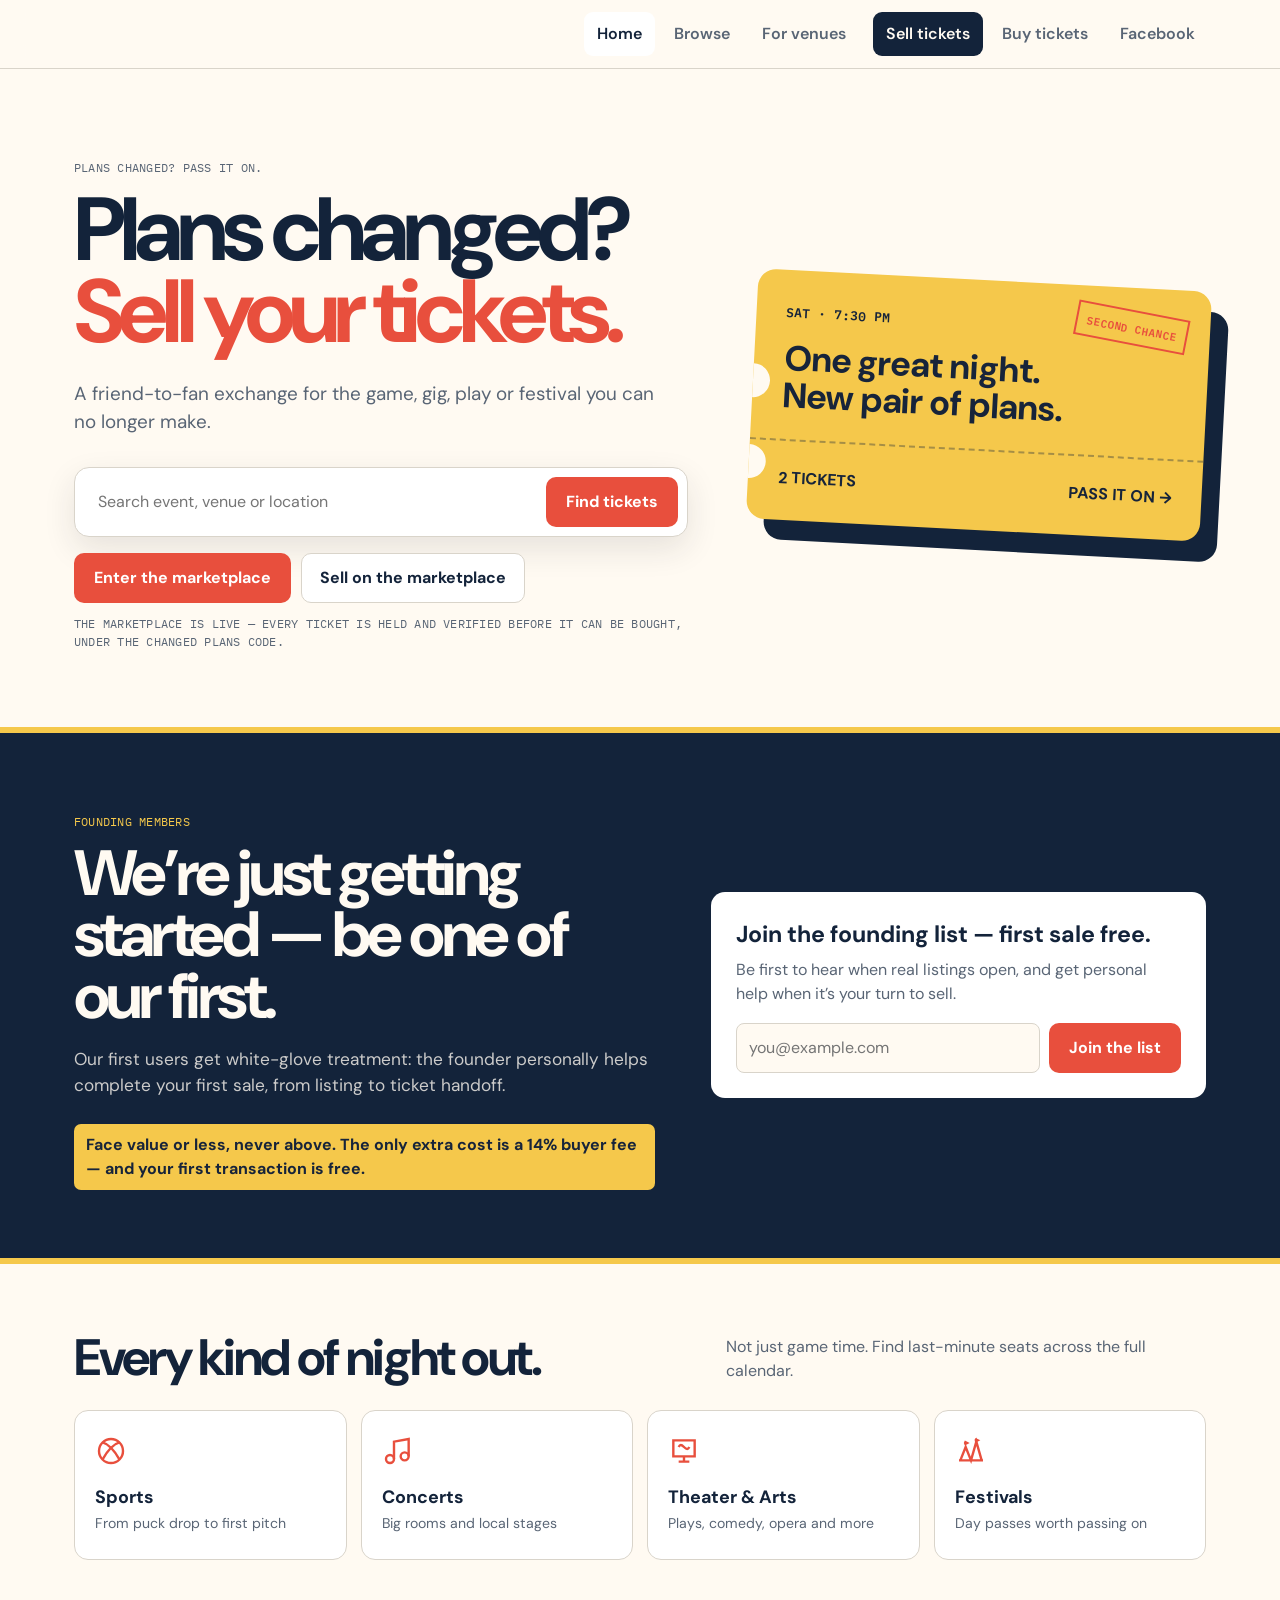
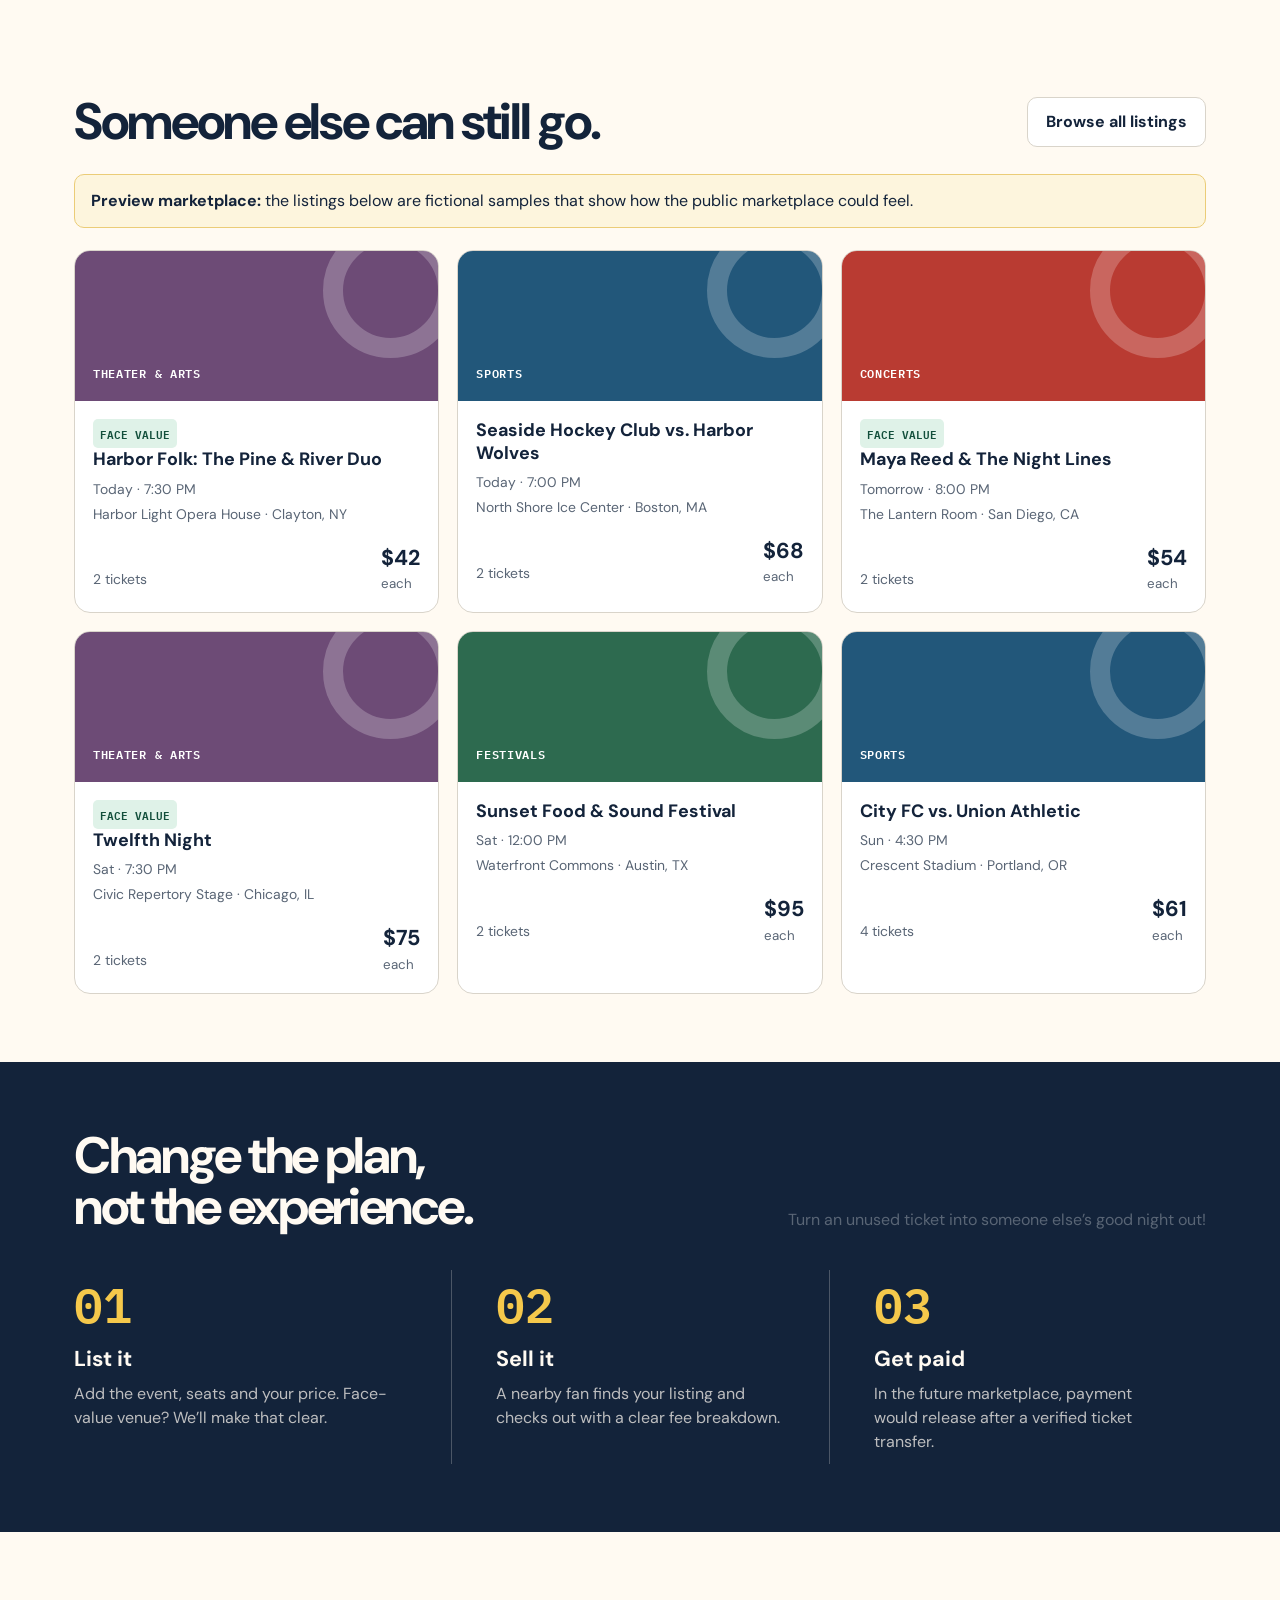
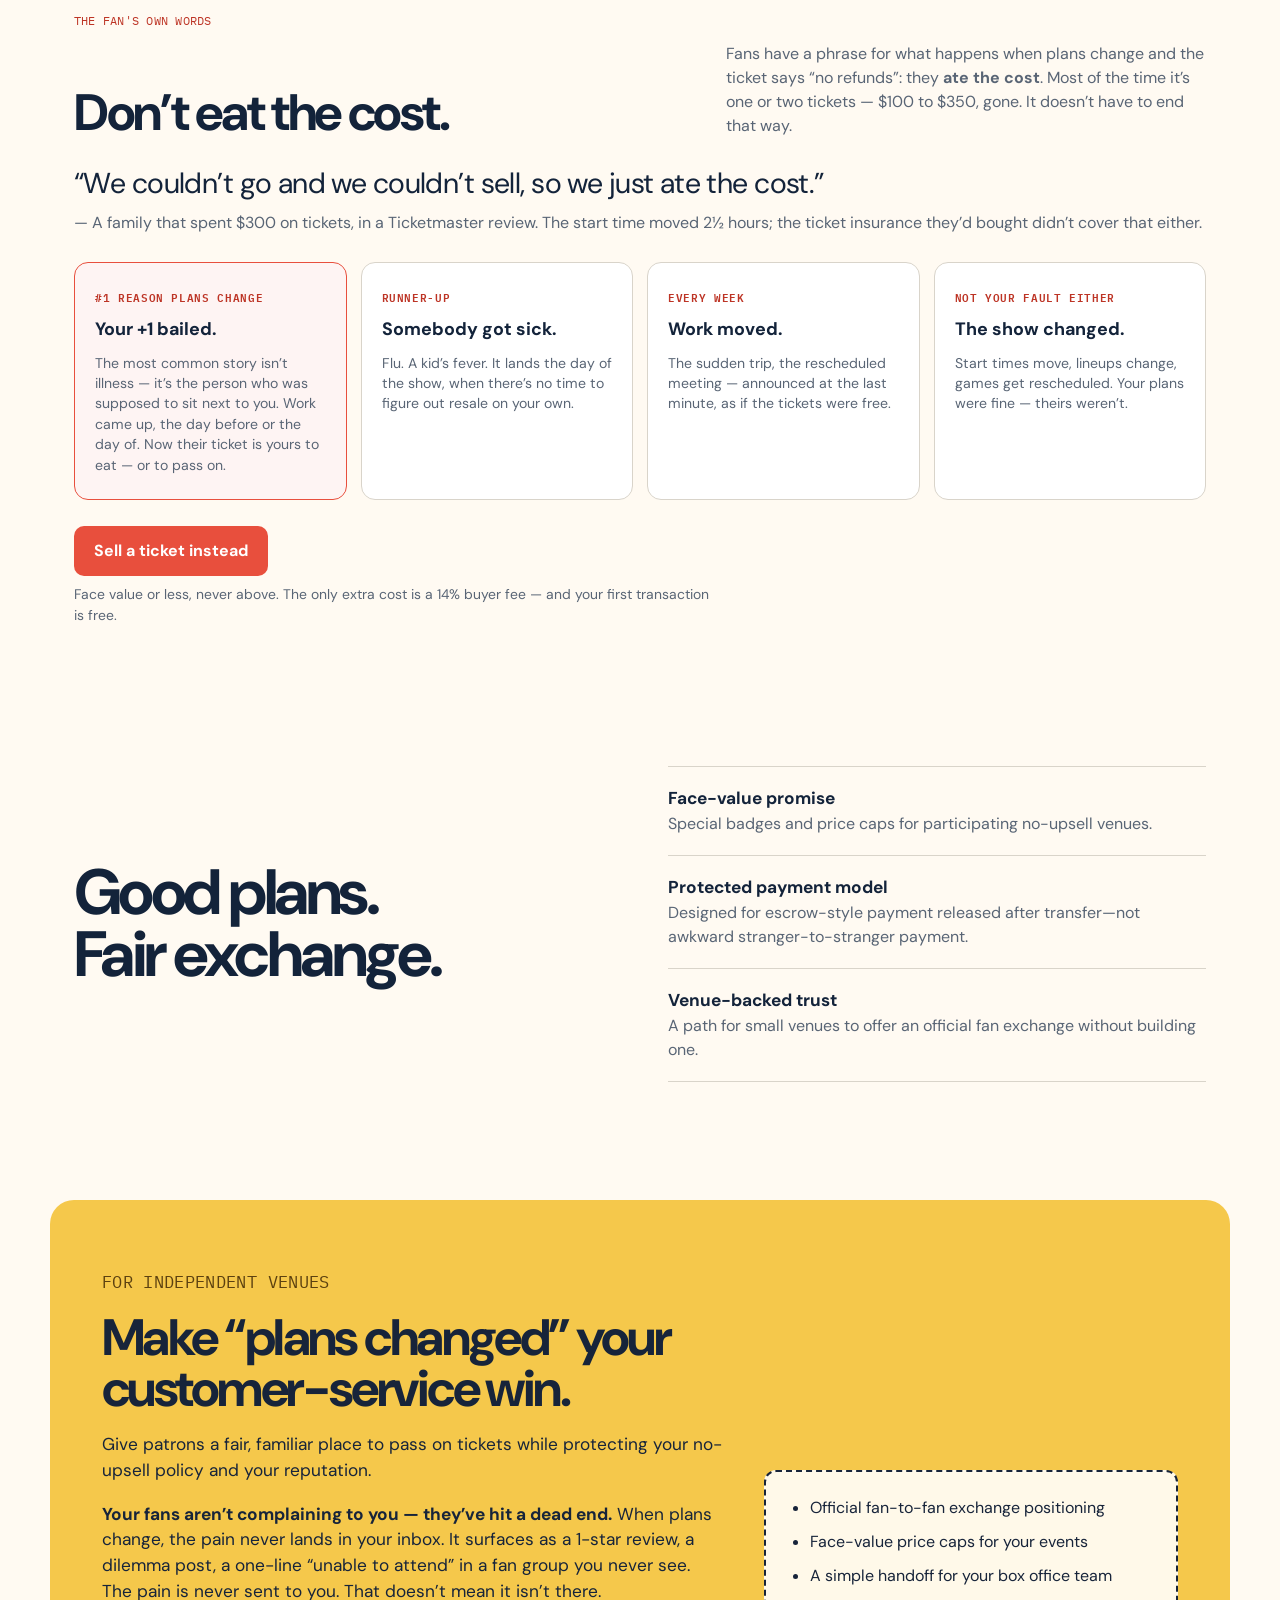
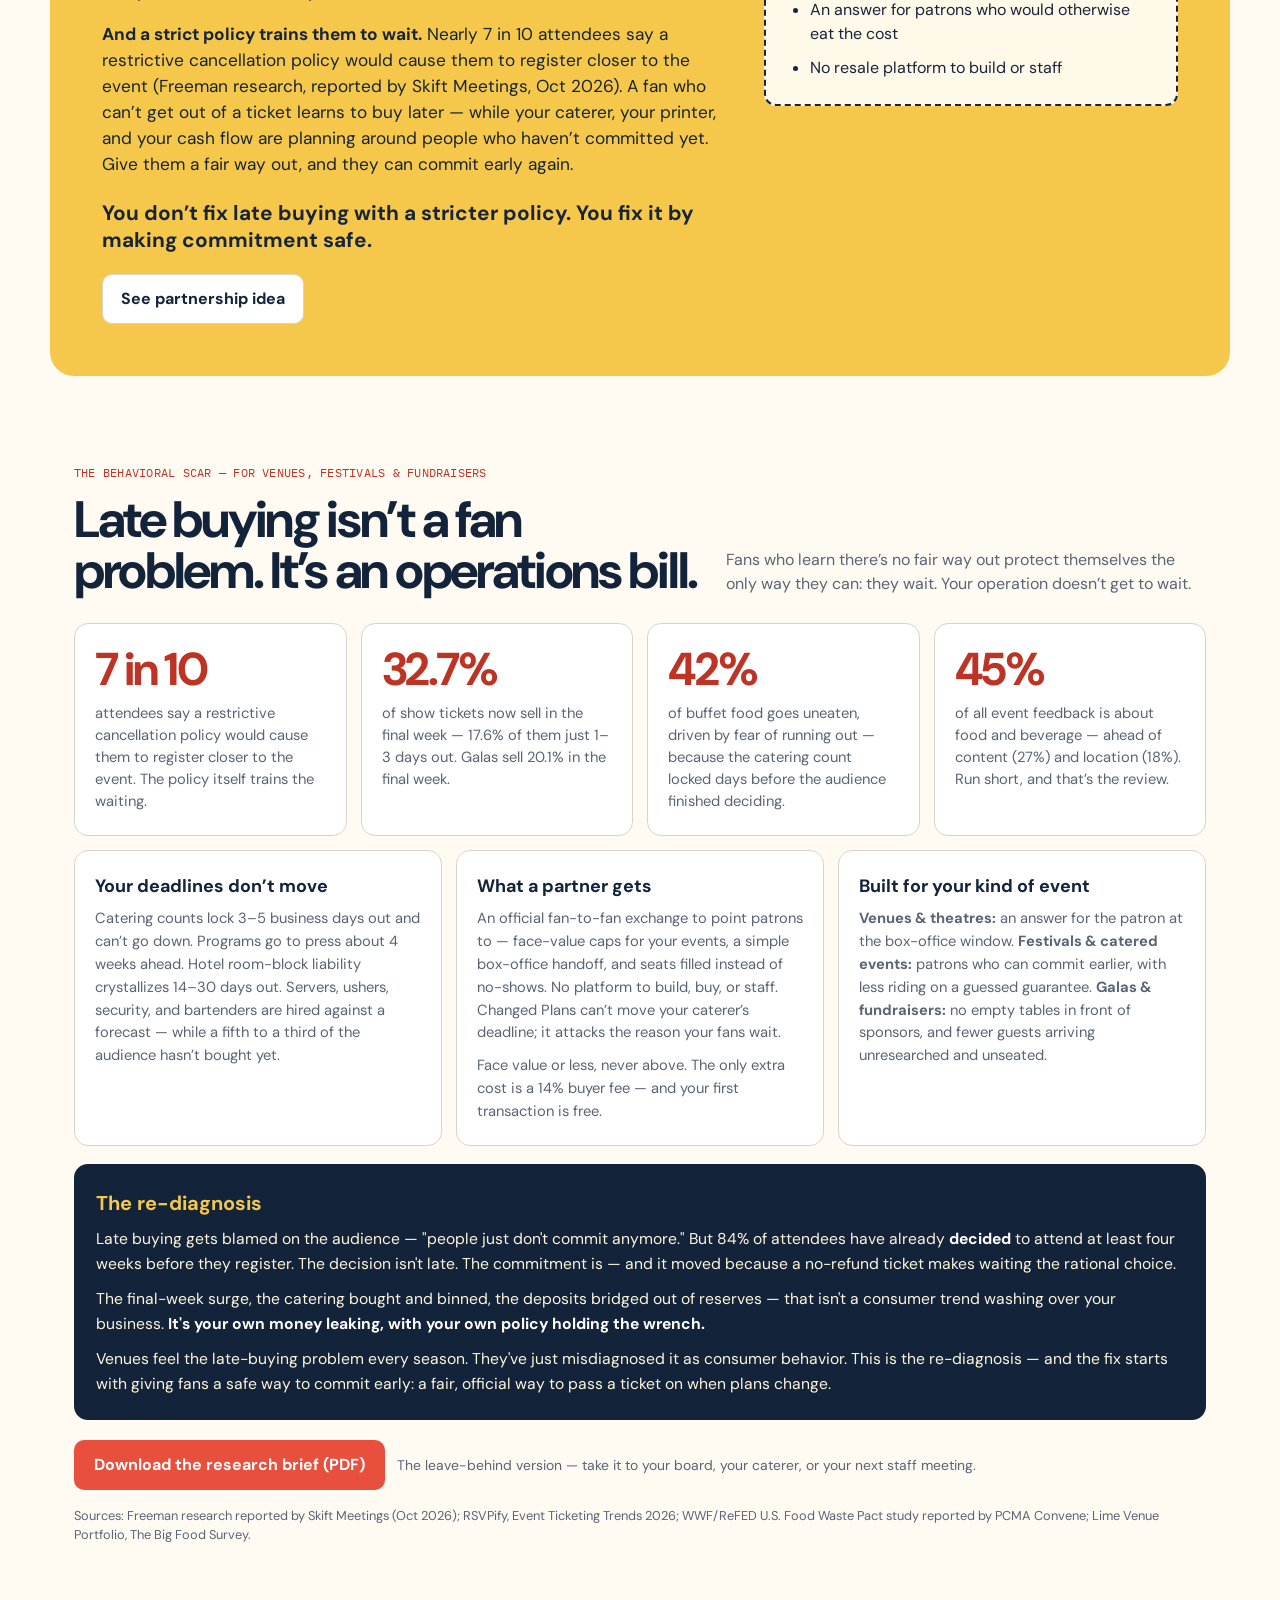
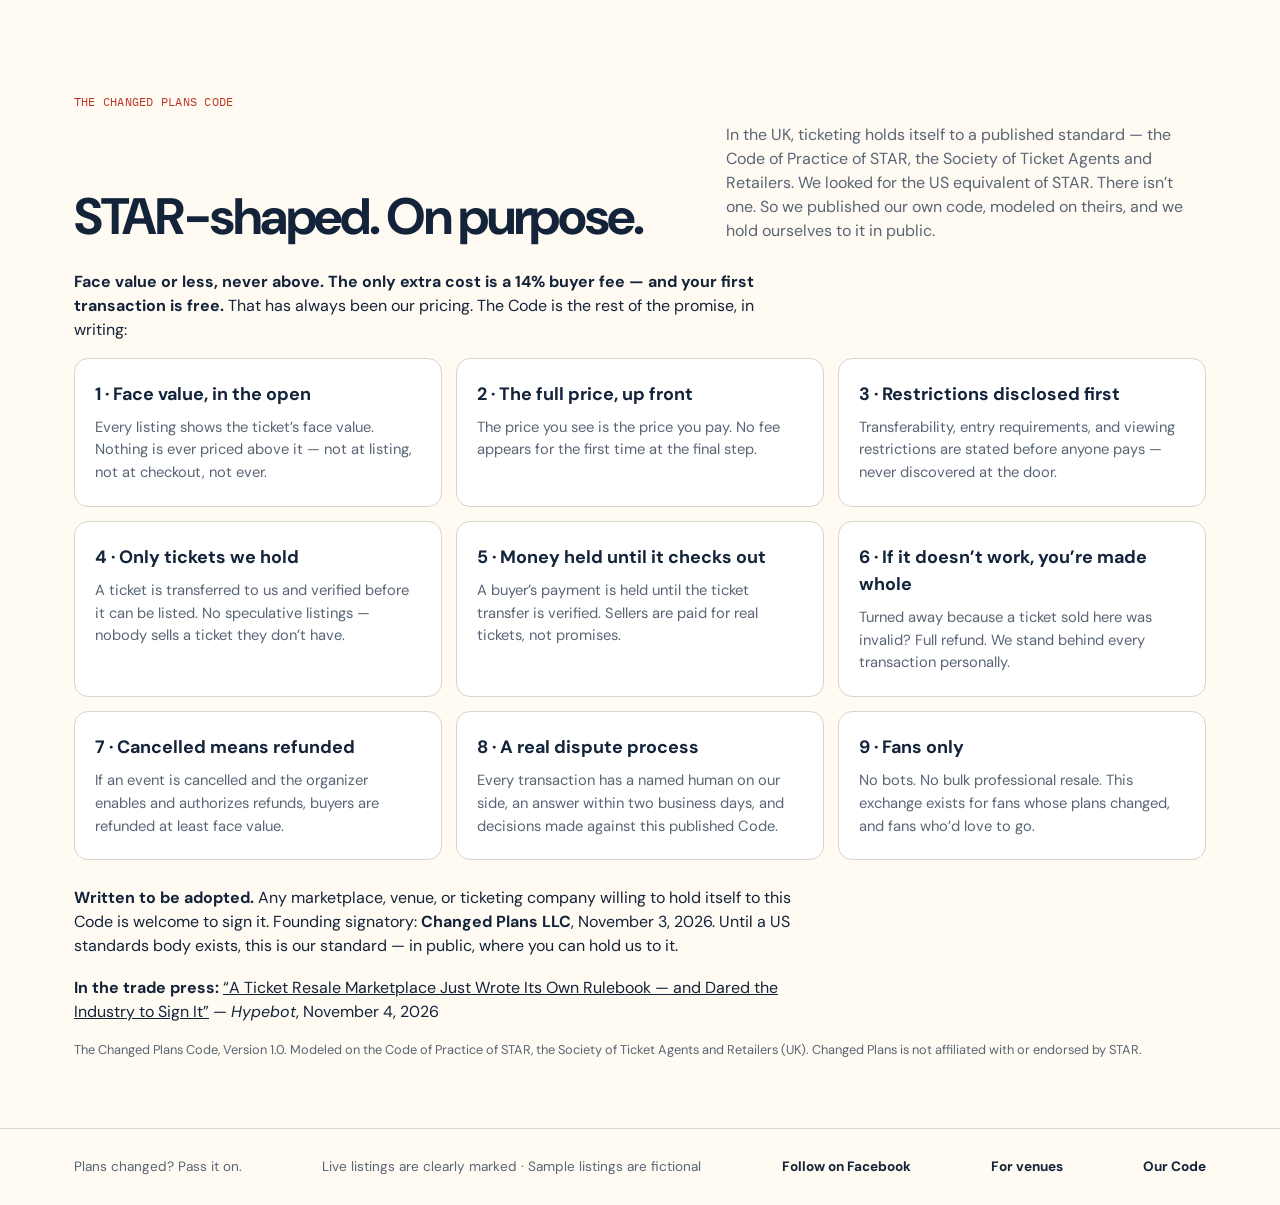
==== index.html @ 36ca69d8 "analytics(site): add GoatCounter" ====
<!doctype html>
<html lang="en">
<head>
  <meta charset="utf-8" />
  <meta name="viewport" content="width=device-width, initial-scale=1, viewport-fit=cover" />
  <meta name="color-scheme" content="light dark" />
  <link rel="icon" href="data:," />
  <link rel="canonical" href="https://myplanschanged.com" />
  <title>Changed Plans – Buy &amp; Sell Last-Minute Tickets at Face Value</title>
  <meta name="description" content="Changed Plans is a peer-to-peer exchange for buying and selling last-minute tickets at face value, from concerts and sports to theater and festivals." />
  <meta property="og:title" content="Changed Plans – Buy &amp; Sell Last-Minute Tickets at Face Value" />
  <meta property="og:description" content="Buy and sell last-minute event tickets through a peer-to-peer exchange built around fair, face-value resale." />
  <meta property="og:type" content="website" />
  <meta property="og:url" content="https://myplanschanged.com" />
  <meta name="twitter:card" content="summary" />
  <meta name="twitter:title" content="Changed Plans – Buy &amp; Sell Last-Minute Tickets at Face Value" />
  <meta name="twitter:description" content="Buy and sell last-minute event tickets through a peer-to-peer exchange built around fair, face-value resale." />
  <style>
    @import url('https://fonts.googleapis.com/css2?family=DM+Sans:wght@400;500;600;700&family=IBM+Plex+Mono:wght@500;600&display=swap');
    :root{
      color-scheme:light dark;
      --paper:#fffaf2;--ink:#13233a;--muted:#596575;--line:#d9d4ca;--card:#ffffff;
      --red:#e84f3d;--red-dark:#bd3425;--yellow:#f5c84b;--navy:#173a5e;--mint:#dff2e8;
      --shadow:0 12px 32px rgba(35,37,43,.11);--radius:18px;
    }
    @media(prefers-color-scheme:dark){
      :root{--paper:#111820;--ink:#f7f3ea;--muted:#b7c0ca;--line:#34404c;--card:#19232e;--red:#ff6b59;--red-dark:#ff897a;--yellow:#f5cb5c;--navy:#99c8f2;--mint:#19392f;--shadow:0 14px 34px rgba(0,0,0,.28)}
    }
    *{box-sizing:border-box} html{scroll-behavior:smooth} body{margin:0;background:var(--paper);color:var(--ink);font-family:"DM Sans",sans-serif;line-height:1.5} button,input,select{font:inherit} button,a{touch-action:manipulation} a{color:inherit}
    .topbar{position:sticky;top:0;z-index:30;background:color-mix(in srgb,var(--paper) 92%,transparent);border-bottom:1px solid var(--line);backdrop-filter:blur(12px)}
    .nav{max-width:1180px;margin:auto;padding:12px 22px;display:flex;align-items:center;justify-content:flex-end;gap:6px}.nav button{border:0;background:transparent;color:var(--muted);padding:10px 13px;border-radius:9px;font-weight:600;cursor:pointer}.nav button:hover,.nav button.active{background:var(--card);color:var(--ink)}.nav .sell-nav{background:var(--ink);color:var(--paper);margin-left:8px}.nav .sell-nav:hover{background:var(--red);color:white}.nav a{color:var(--muted);padding:10px 13px;border-radius:9px;font-weight:600;text-decoration:none}.nav a:hover{background:var(--card);color:var(--ink)}
    main{overflow:hidden}.page{display:none}.page.active{display:block}.wrap{max-width:1180px;margin:auto;padding:0 24px}
    .hero{position:relative;padding:78px 0 64px}.hero-grid{display:grid;grid-template-columns:1.15fr .85fr;gap:64px;align-items:center}.hero h1{font-size:clamp(3.3rem,7vw,6.8rem);line-height:.91;letter-spacing:-.065em;margin:0 0 28px;max-width:760px}.hero h1 em{font-style:normal;color:var(--red)}.lead{font-size:1.18rem;max-width:600px;color:var(--muted);margin:0 0 30px}.searchbar{background:var(--card);border:1px solid var(--line);box-shadow:var(--shadow);padding:9px;display:grid;grid-template-columns:1fr auto;gap:8px;border-radius:15px}.searchbar input{border:0;background:transparent;color:var(--ink);min-width:0;padding:11px 14px;outline:none}.primary{border:0;background:var(--red);color:white;font-weight:700;padding:13px 20px;border-radius:10px;cursor:pointer}.primary:hover{background:var(--red-dark)}.secondary{border:1px solid var(--line);background:var(--card);color:var(--ink);font-weight:700;padding:12px 18px;border-radius:10px;cursor:pointer}.app-doors{display:flex;gap:10px;margin-top:16px;flex-wrap:wrap}.app-doors a{text-decoration:none;display:inline-block}
    .micro{font-family:"IBM Plex Mono",monospace;font-size:.75rem;letter-spacing:.02em;color:var(--muted)}
    .ticket-hero{transform:rotate(3deg);background:var(--yellow);color:#17243a;padding:30px;border-radius:18px;box-shadow:18px 20px 0 var(--ink);position:relative;overflow:hidden}.ticket-hero:before,.ticket-hero:after{content:"";position:absolute;width:34px;height:34px;border-radius:50%;background:var(--paper);left:-17px}.ticket-hero:before{top:38%}.ticket-hero:after{bottom:16%}.ticket-hero .dash{border-bottom:2px dashed rgba(19,35,58,.35);margin:25px -30px}.ticket-hero .date{font:600 .8rem "IBM Plex Mono",monospace}.ticket-hero h2{font-size:2.2rem;line-height:1.05;margin:16px 0}.ticket-hero .seat{display:flex;justify-content:space-between;font-weight:700}.ticket-hero .stamp{position:absolute;right:22px;top:22px;border:2px solid var(--red);color:var(--red);padding:6px 9px;transform:rotate(8deg);font:600 .68rem "IBM Plex Mono",monospace}
    section{padding:68px 0}.section-head{display:flex;justify-content:space-between;gap:24px;align-items:end;margin-bottom:27px}.section-head h2{font-size:clamp(2rem,4vw,3.3rem);letter-spacing:-.045em;line-height:1;margin:0}.section-head p{max-width:480px;color:var(--muted);margin:0}.categories{display:grid;grid-template-columns:repeat(4,1fr);gap:14px}.cat{border:1px solid var(--line);background:var(--card);padding:24px 20px;text-align:left;color:var(--ink);cursor:pointer;min-height:150px;display:flex;flex-direction:column;justify-content:space-between;border-radius:14px}.cat:hover{border-color:var(--red)}.cat svg{width:32px;height:32px;stroke:var(--red);fill:none;stroke-width:1.8}.cat strong{font-size:1.12rem}.cat span{color:var(--muted);font-size:.88rem}
    .notice{border:1px solid color-mix(in srgb,var(--yellow) 65%,var(--line));background:color-mix(in srgb,var(--yellow) 19%,var(--card));padding:14px 16px;border-radius:10px;color:var(--ink);margin-bottom:22px}.notice strong{font-weight:700}
    .ate-card{border:1px solid var(--line);background:var(--card);padding:24px 20px;border-radius:14px;min-height:150px;display:flex;flex-direction:column;gap:10px}.ate-card strong{font-size:1.12rem}.ate-card span{color:var(--muted);font-size:.88rem;line-height:1.45}.ate-card .tag{font:600 .67rem "IBM Plex Mono",monospace;text-transform:uppercase;letter-spacing:.06em;color:var(--red-dark)}.ate-card.lead-card{border-color:var(--red);background:color-mix(in srgb,var(--red) 6%,var(--card))}.ate-quote{font-size:clamp(1.3rem,2.4vw,1.8rem);line-height:1.3;letter-spacing:-.02em;max-width:820px;margin:0 0 8px}.ate-quote-by{color:var(--muted);margin:0 0 27px}
    .live-feature{display:grid;grid-template-columns:1.25fr .75fr;background:var(--card);border:1px solid var(--line);box-shadow:8px 8px 0 var(--yellow);border-radius:16px;overflow:hidden;margin-bottom:34px}.live-art{background:#22577a;color:white;padding:28px;position:relative;overflow:hidden}.live-art:after{content:"";position:absolute;width:150px;height:150px;border:26px solid rgba(255,255,255,.13);border-radius:50%;right:-35px;top:-55px}.live-art h3{font-size:clamp(1.65rem,3vw,2.55rem);line-height:1.02;letter-spacing:-.035em;margin:15px 0 12px;max-width:640px}.live-art p{margin:0;position:relative;z-index:1}.live-badge{display:inline-flex;align-items:center;font:600 .7rem "IBM Plex Mono",monospace;letter-spacing:.06em;background:var(--red);color:white;padding:6px 8px;border-radius:5px;position:relative;z-index:1}.live-body{padding:26px;display:flex;flex-direction:column;justify-content:space-between;gap:22px}.live-body p{margin:0}.live-details{display:grid;gap:7px;color:var(--muted)}.live-price strong{font-size:2rem;line-height:1}.live-price s{color:var(--muted);margin-left:6px}.live-contact{display:inline-flex;align-items:center;justify-content:center;text-align:center;text-decoration:none}.live-card{box-shadow:inset 0 5px 0 var(--yellow)}.live-card .listing-art{padding-top:30px}.live-card .live-badge{position:absolute;left:18px;top:14px}.live-card .listing-body{background:color-mix(in srgb,var(--yellow) 8%,var(--card))}
    .founding{background:var(--ink);color:var(--paper);border-top:6px solid var(--yellow);border-bottom:6px solid var(--yellow)}.founding-layout{display:grid;grid-template-columns:1.08fr .92fr;gap:56px;align-items:center}.founding h2{font-size:clamp(2.5rem,5vw,4.7rem);line-height:.96;letter-spacing:-.055em;margin:10px 0 20px}.founding-copy{font-size:1.08rem;max-width:620px;color:color-mix(in srgb,var(--paper) 78%,transparent)}.founding-offer{display:inline-block;margin-top:8px;padding:9px 12px;background:var(--yellow);color:#17243a;border-radius:7px;font-weight:700}.founding-form{background:var(--card);color:var(--ink);padding:25px;border-radius:14px}.founding-form h3{font-size:1.45rem;margin:0 0 6px}.founding-form p{color:var(--muted);margin:0 0 17px}.founding-fields{display:grid;grid-template-columns:1fr auto;gap:9px}.founding-fields input{min-width:0;width:100%;padding:12px;background:var(--paper);border:1px solid var(--line);color:var(--ink);border-radius:8px}.hp{position:absolute!important;width:1px!important;height:1px!important;overflow:hidden!important;clip:rect(0 0 0 0)!important;white-space:nowrap!important}.inline-status{margin:14px 0 0!important;color:var(--ink)!important}.inline-status[hidden]{display:none}.relay-fallback{color:var(--red-dark);font-weight:700}
    .listing-grid{display:grid;grid-template-columns:repeat(3,1fr);gap:18px}.listing{background:var(--card);border:1px solid var(--line);border-radius:16px;overflow:hidden;cursor:pointer;transition:transform .18s,box-shadow .18s}.listing:hover{transform:translateY(-3px);box-shadow:var(--shadow)}.listing-art{height:150px;padding:18px;position:relative;display:flex;align-items:flex-end;overflow:hidden}.listing-art:after{content:"";position:absolute;width:95px;height:95px;border:20px solid rgba(255,255,255,.22);border-radius:50%;right:-20px;top:-28px}.listing-art.sports{background:#22577a;color:white}.listing-art.concerts{background:#b93b32;color:white}.listing-art.theater{background:#6d4b76;color:white}.listing-art.festivals{background:#2d6a4f;color:white}.listing-art .category-label{font:600 .72rem "IBM Plex Mono",monospace;text-transform:uppercase;letter-spacing:.06em}.listing-body{padding:18px}.listing h3{font-size:1.12rem;line-height:1.25;margin:0 0 8px}.meta{font-size:.87rem;color:var(--muted);margin:4px 0}.listing-foot{display:flex;justify-content:space-between;align-items:end;margin-top:17px}.price strong{font-size:1.35rem}.price small{display:block;color:var(--muted)}.badge{display:inline-flex;align-items:center;font:600 .67rem "IBM Plex Mono",monospace;text-transform:uppercase;padding:5px 7px;border-radius:5px;background:var(--mint);color:color-mix(in srgb,#12543b 90%,var(--ink))}@media(prefers-color-scheme:dark){.badge{color:#a8e7cd}}
    .how{background:var(--ink);color:var(--paper)}.steps{display:grid;grid-template-columns:repeat(3,1fr);gap:0;margin-top:38px}.step{padding:10px 44px 10px 0;position:relative}.step+.step{border-left:1px solid color-mix(in srgb,var(--paper) 24%,transparent);padding-left:44px}.step .num{font:600 3rem "IBM Plex Mono",monospace;color:var(--yellow);line-height:1}.step h3{font-size:1.35rem;margin:13px 0 7px}.step p{color:color-mix(in srgb,var(--paper) 72%,transparent);margin:0}
    .trust-grid{display:grid;grid-template-columns:1fr 1fr;gap:55px;align-items:center}.promise{font-size:clamp(2.5rem,5vw,5rem);letter-spacing:-.055em;line-height:.96;margin:0}.trust-list{display:grid;gap:0}.trust-item{padding:19px 0;border-bottom:1px solid var(--line)}.trust-item:first-child{border-top:1px solid var(--line)}.trust-item strong{display:block;font-size:1.08rem}.trust-item span{color:var(--muted)}
    .venue{background:var(--yellow);color:#17243a;border-radius:24px;margin:50px auto;padding:52px;display:grid;grid-template-columns:1.2fr .8fr;gap:42px;align-items:center}.venue h2{font-size:clamp(2.2rem,4vw,4rem);line-height:1;letter-spacing:-.05em;margin:0 0 18px}.venue p{font-size:1.08rem}.venue .venue-pitch{font-size:1.3rem;line-height:1.3;font-weight:700}.venue .venue-card{background:#fff9e9;border:2px dashed #17243a;padding:24px;border-radius:12px}.venue ul{padding-left:20px;margin:0}.venue li+li{margin-top:10px}
    .scar{padding-top:26px}.scar-grid{display:grid;grid-template-columns:repeat(4,1fr);gap:14px}.scar-stat{border:1px solid var(--line);background:var(--card);padding:22px 20px;border-radius:14px}.scar-stat strong{display:block;font-size:clamp(2.1rem,3.6vw,3.1rem);line-height:1;letter-spacing:-.045em;color:var(--red-dark);margin-bottom:10px}.scar-stat p{color:var(--muted);font-size:.92rem;line-height:1.5;margin:0}.scar-lanes{display:grid;grid-template-columns:repeat(3,1fr);gap:14px;margin-top:14px}.scar-lane{border:1px solid var(--line);background:var(--card);padding:22px 20px;border-radius:14px}.scar-lane h3{font-size:1.12rem;margin:0 0 8px}.scar-lane p{color:var(--muted);font-size:.92rem;line-height:1.55;margin:0}.scar-lane p+p{margin-top:10px}.source-note{color:var(--muted);font-size:.8rem;margin:16px 0 0}
    .scar-diag{margin-top:18px;border:2px solid var(--ink);border-radius:14px;padding:22px 20px;background:var(--ink);color:#fdf6dd}
    .scar-diag h3{margin:0 0 8px;font-size:1.25rem;color:var(--yellow)}
    .scar-diag p{margin:0 0 10px;font-size:.98rem;line-height:1.6}
    .scar-diag p:last-child{margin-bottom:0}
    .scar-diag b{color:#fff}
    .browse-head{padding:52px 0 24px}.browse-head h2,.form-page h2{font-size:clamp(2.7rem,6vw,5rem);letter-spacing:-.055em;line-height:.95;margin:0 0 16px}.filter-panel{background:var(--card);border:1px solid var(--line);padding:18px;border-radius:14px;display:grid;grid-template-columns:2fr repeat(4,1fr);gap:11px;margin-bottom:26px}.field label{display:block;font-size:.72rem;font-weight:700;color:var(--muted);margin:0 0 5px}.field input,.field select{width:100%;background:var(--paper);color:var(--ink);border:1px solid var(--line);padding:10px;border-radius:8px}.toggle-wrap{display:flex;align-items:end}.toggle-btn{width:100%;border:1px solid var(--line);background:var(--paper);color:var(--muted);padding:10px;border-radius:8px;cursor:pointer}.toggle-btn.on{background:var(--mint);color:var(--ink);border-color:transparent}.results-row{display:flex;justify-content:space-between;margin-bottom:15px}.empty{grid-column:1/-1;text-align:center;padding:60px;border:1px dashed var(--line);color:var(--muted)}
    .form-page{padding:54px 0 80px}.form-layout{display:grid;grid-template-columns:1fr .7fr;gap:44px}.form-card{background:var(--card);border:1px solid var(--line);padding:28px;border-radius:16px}.form-grid{display:grid;grid-template-columns:1fr 1fr;gap:16px}.form-grid .wide{grid-column:1/-1}.form-card label{display:block;font-weight:700;font-size:.82rem;margin:0 0 6px}.form-card input,.form-card select,.form-card textarea{width:100%;padding:12px;background:var(--paper);border:1px solid var(--line);color:var(--ink);border-radius:8px}.form-card textarea{min-height:95px;resize:vertical}.form-note{background:color-mix(in srgb,var(--yellow) 18%,var(--card));padding:22px;border-radius:12px;align-self:start}.form-note h3{margin-top:0}.form-note p,.form-note li{color:var(--muted)}.checkline{display:flex!important;gap:10px;align-items:flex-start}.checkline input{width:auto;margin-top:5px}.success-box{padding:40px 20px;text-align:center}.success-box h2{font-size:2rem;margin-bottom:8px}
    .detail{padding:48px 0 80px}.back{border:0;background:transparent;color:var(--muted);padding:8px 0;cursor:pointer;font-weight:700}.detail-grid{display:grid;grid-template-columns:1.15fr .65fr;gap:38px;margin-top:20px}.detail-main h2{font-size:clamp(2.6rem,5vw,4.8rem);letter-spacing:-.05em;line-height:.98;margin:15px 0 18px}.detail-art{height:230px;border-radius:18px;padding:25px;display:flex;align-items:end;color:white}.detail-art .category-label{font:600 .78rem "IBM Plex Mono",monospace}.info-lines{margin-top:26px;border-top:1px solid var(--line)}.info-line{display:grid;grid-template-columns:120px 1fr;padding:14px 0;border-bottom:1px solid var(--line)}.info-line span:first-child{color:var(--muted)}.checkout-card{background:var(--card);border:1px solid var(--line);padding:25px;border-radius:16px;position:sticky;top:82px}.checkout-card h3{font-size:1.4rem;margin-top:0}.qty-row,.fee-row,.total-row{display:flex;justify-content:space-between;gap:15px;padding:11px 0}.fee-row{color:var(--muted)}.total-row{border-top:1px solid var(--line);font-weight:700;font-size:1.1rem}.seller{margin-top:18px;padding-top:18px;border-top:1px dashed var(--line)}.seller strong{display:block}.full{width:100%;margin-top:15px}.demo-flag{text-align:center;font-size:.76rem;color:var(--muted);margin:9px 0 0}
    dialog{width:min(520px,calc(100% - 28px));border:1px solid var(--line);border-radius:18px;background:var(--card);color:var(--ink);padding:0;box-shadow:0 25px 80px rgba(0,0,0,.35)}dialog::backdrop{background:rgba(8,15,23,.66)}.modal{padding:28px}.modal h2{font-size:2rem;line-height:1.05;margin:0 0 12px}.modal-actions{display:flex;gap:10px;margin-top:22px}.modal-actions>*{flex:1}.confirmation{text-align:center}.confirmation .mark{width:64px;height:64px;margin:0 auto 18px;border-radius:50%;background:var(--mint);display:grid;place-items:center;font-size:1.8rem}.close-x{float:right;border:0;background:transparent;color:var(--muted);font-size:1.5rem;cursor:pointer}
    footer{border-top:1px solid var(--line);padding:28px 0;color:var(--muted);font-size:.85rem}.footer-row{display:flex;justify-content:space-between;gap:25px}.footer-row a{text-decoration:none;font-weight:700;color:var(--ink)}
    @media(max-width:850px){.hero{padding-top:48px}.hero-grid,.founding-layout,.trust-grid,.venue,.form-layout,.detail-grid,.live-feature{grid-template-columns:1fr}.ticket-hero{margin:15px 8px 20px;transform:rotate(1.5deg)}.categories{grid-template-columns:1fr 1fr}.listing-grid{grid-template-columns:1fr 1fr}.scar-grid{grid-template-columns:1fr 1fr}.scar-lanes{grid-template-columns:1fr}.steps{grid-template-columns:1fr}.step,.step+.step{padding:20px 0;border-left:0;border-top:1px solid color-mix(in srgb,var(--paper) 24%,transparent)}.step:first-child{border-top:0}.filter-panel{grid-template-columns:1fr 1fr}.field.search-field{grid-column:1/-1}.checkout-card{position:static}.venue{margin-left:16px;margin-right:16px}.detail-grid{gap:24px}}
    @media(max-width:560px){.nav{padding:9px 12px;overflow:hidden}.nav button,.nav a{padding:9px 8px;font-size:.82rem}.nav .sell-nav{margin-left:2px}.wrap{padding:0 17px}.hero{padding:38px 0 45px}.hero-grid{gap:27px}.hero h1{font-size:3.65rem}.searchbar,.founding-fields{grid-template-columns:1fr}.founding-layout{gap:28px}.founding-form{padding:20px}.ticket-hero{padding:24px;box-shadow:10px 12px 0 var(--ink)}section{padding:48px 0}.section-head{display:block}.section-head p{margin-top:12px}.categories{grid-template-columns:1fr 1fr;gap:10px}.cat{min-height:125px;padding:17px}.scar-grid{grid-template-columns:1fr}.listing-grid{grid-template-columns:1fr}.listing-art{height:126px}.venue{padding:30px 23px;border-radius:16px}.filter-panel{grid-template-columns:1fr}.field.search-field{grid-column:auto}.form-grid{grid-template-columns:1fr}.form-grid .wide{grid-column:auto}.form-card{padding:20px}.info-line{grid-template-columns:90px 1fr}.footer-row{display:block}.footer-row>*{display:block;margin-top:8px}}
    @media(prefers-reduced-motion:reduce){html{scroll-behavior:auto}.listing{transition:none}}
  </style>
</head>
<body>
  <header class="topbar">
    <nav class="nav" aria-label="Primary navigation">
      <button data-go="home" class="active">Home</button>
      <button data-go="browse">Browse</button>
      <button data-scroll="venues">For venues</button>
      <button data-go="sell" class="sell-nav">Sell tickets</button>
      <a href="/app/">Buy tickets</a>
      <a href="https://www.facebook.com/61595669126024" target="_blank" rel="noopener">Facebook</a>
    </nav>
  </header>
  <main>
    <div id="home" class="page active">
      <section class="hero">
        <div class="wrap hero-grid">
          <div>
            <p class="micro">PLANS CHANGED? PASS IT ON.</p>
            <h1>Plans changed? <em>Sell your tickets.</em></h1>
            <p class="lead">A friend-to-fan exchange for the game, gig, play or festival you can no longer make.</p>
            <div class="searchbar">
              <input id="heroSearch" type="search" aria-label="Search events" placeholder="Search event, venue or location" />
              <button class="primary" id="heroSearchBtn">Find tickets</button>
            </div>
            <div class="app-doors">
              <a class="primary" href="/app/">Enter the marketplace</a>
              <a class="secondary" href="/app/sell.html">Sell on the marketplace</a>
            </div>
            <p class="micro" style="margin-top:12px">THE MARKETPLACE IS LIVE — EVERY TICKET IS HELD AND VERIFIED BEFORE IT CAN BE BOUGHT, UNDER THE CHANGED PLANS CODE.</p>
          </div>
          <div class="ticket-hero" aria-label="Illustrated sample ticket">
            <span class="stamp">SECOND CHANCE</span><span class="date">SAT · 7:30 PM</span>
            <h2>One great night.<br>New pair of plans.</h2>
            <div class="dash"></div><div class="seat"><span>2 TICKETS</span><span>PASS IT ON →</span></div>
          </div>
        </div>
      </section>
      <section class="founding" id="founding">
        <div class="wrap founding-layout">
          <div>
            <p class="micro" style="color:var(--yellow)">FOUNDING MEMBERS</p>
            <h2>We’re just getting started — be one of our first.</h2>
            <p class="founding-copy">Our first users get white-glove treatment: the founder personally helps complete your first sale, from listing to ticket handoff.</p>
            <span class="founding-offer">Face value or less, never above. The only extra cost is a 14% buyer fee — and your first transaction is free.</span>
          </div>
          <form id="foundingForm" class="founding-form" name="founding-list" method="POST" data-netlify="true" netlify-honeypot="_honey">
            <input type="hidden" name="form-name" value="founding-list" />
            <label class="hp" aria-hidden="true">Leave this field empty<input type="text" name="_honey" tabindex="-1" autocomplete="off" /></label>
            <h3>Join the founding list — first sale free.</h3>
            <p>Be first to hear when real listings open, and get personal help when it’s your turn to sell.</p>
            <div class="founding-fields"><label class="hp" for="foundingEmail">Email</label><input id="foundingEmail" name="email" type="email" autocomplete="email" required aria-label="Email address" placeholder="you@example.com" /><button class="primary" type="submit">Join the list</button></div>
            <p id="foundingStatus" class="inline-status" role="status" aria-live="polite" hidden></p>
          </form>
        </div>
      </section>
      <section>
        <div class="wrap">
          <div class="section-head"><h2>Every kind of night out.</h2><p>Not just game time. Find last-minute seats across the full calendar.</p></div>
          <div class="categories">
            <button class="cat" data-category="Sports"><svg viewBox="0 0 24 24"><circle cx="12" cy="12" r="9"/><path d="M5.6 5.6c4 1.1 8.8 5.9 12.8 12.8M18.4 5.6c-4 1.1-8.8 5.9-12.8 12.8"/></svg><div><strong>Sports</strong><br><span>From puck drop to first pitch</span></div></button>
            <button class="cat" data-category="Concerts"><svg viewBox="0 0 24 24"><path d="M9 18V5l11-2v13"/><circle cx="6" cy="18" r="3"/><circle cx="17" cy="16" r="3"/></svg><div><strong>Concerts</strong><br><span>Big rooms and local stages</span></div></button>
            <button class="cat" data-category="Theater & Arts"><svg viewBox="0 0 24 24"><path d="M4 4h16v12H4zM8 20h8M12 16v4"/><path d="M8 9c1-2 2-2 4 0s3 2 4 0"/></svg><div><strong>Theater & Arts</strong><br><span>Plays, comedy, opera and more</span></div></button>
            <button class="cat" data-category="Festivals"><svg viewBox="0 0 24 24"><path d="M4 19l4-10 4 10 4-14 4 14M3 19h18"/><path d="M7 5l2 1-2 1M15 3l2 1-2 1"/></svg><div><strong>Festivals</strong><br><span>Day passes worth passing on</span></div></button>
          </div>
        </div>
      </section>
      <section>
        <div class="wrap">
          <div class="section-head"><h2>Someone else can still go.</h2><button class="secondary" data-go="browse">Browse all listings</button></div>
          <div id="liveFeature"></div>
          <div class="notice"><strong>Preview marketplace:</strong> the listings below are fictional samples that show how the public marketplace could feel.</div>
          <div id="featuredGrid" class="listing-grid"></div>
        </div>
      </section>
      <section class="how">
        <div class="wrap"><div class="section-head"><h2>Change the plan,<br>not the experience.</h2><p>Turn an unused ticket into someone else’s good night out!</p></div><div class="steps">
          <div class="step"><span class="num">01</span><h3>List it</h3><p>Add the event, seats and your price. Face-value venue? We’ll make that clear.</p></div>
          <div class="step"><span class="num">02</span><h3>Sell it</h3><p>A nearby fan finds your listing and checks out with a clear fee breakdown.</p></div>
          <div class="step"><span class="num">03</span><h3>Get paid</h3><p>In the future marketplace, payment would release after a verified ticket transfer.</p></div>
        </div></div>
      </section>
      <section class="ate">
        <div class="wrap">
          <p class="micro" style="color:var(--red-dark)">THE FAN'S OWN WORDS</p>
          <div class="section-head"><h2>Don’t eat the cost.</h2><p>Fans have a phrase for what happens when plans change and the ticket says “no refunds”: they <strong>ate the cost</strong>. Most of the time it’s one or two tickets — $100 to $350, gone. It doesn’t have to end that way.</p></div>
          <p class="ate-quote">“We couldn’t go and we couldn’t sell, so we just ate the cost.”</p>
          <p class="ate-quote-by">— A family that spent $300 on tickets, in a Ticketmaster review. The start time moved 2½ hours; the ticket insurance they’d bought didn’t cover that either.</p>
          <div class="categories">
            <div class="ate-card lead-card"><span class="tag">#1 reason plans change</span><strong>Your +1 bailed.</strong><span>The most common story isn’t illness — it’s the person who was supposed to sit next to you. Work came up, the day before or the day of. Now their ticket is yours to eat — or to pass on.</span></div>
            <div class="ate-card"><span class="tag">Runner-up</span><strong>Somebody got sick.</strong><span>Flu. A kid’s fever. It lands the day of the show, when there’s no time to figure out resale on your own.</span></div>
            <div class="ate-card"><span class="tag">Every week</span><strong>Work moved.</strong><span>The sudden trip, the rescheduled meeting — announced at the last minute, as if the tickets were free.</span></div>
            <div class="ate-card"><span class="tag">Not your fault either</span><strong>The show changed.</strong><span>Start times move, lineups change, games get rescheduled. Your plans were fine — theirs weren’t.</span></div>
          </div>
          <p style="margin:26px 0 8px"><button class="primary" data-go="sell">Sell a ticket instead</button></p>
          <p class="meta" style="max-width:640px">Face value or less, never above. The only extra cost is a 14% buyer fee — and your first transaction is free.</p>
        </div>
      </section>
      <section><div class="wrap trust-grid"><h2 class="promise">Good plans.<br>Fair exchange.</h2><div class="trust-list">
        <div class="trust-item"><strong>Face-value promise</strong><span>Special badges and price caps for participating no-upsell venues.</span></div>
        <div class="trust-item"><strong>Protected payment model</strong><span>Designed for escrow-style payment released after transfer—not awkward stranger-to-stranger payment.</span></div>
        <div class="trust-item"><strong>Venue-backed trust</strong><span>A path for small venues to offer an official fan exchange without building one.</span></div>
      </div></div></section>
      <section id="venues" class="venue wrap"><div><p class="micro" style="color:#5c4110">FOR INDEPENDENT VENUES</p><h2>Make “plans changed” your customer-service win.</h2><p>Give patrons a fair, familiar place to pass on tickets while protecting your no-upsell policy and your reputation.</p><p><strong>Your fans aren’t complaining to you — they’ve hit a dead end.</strong> When plans change, the pain never lands in your inbox. It surfaces as a 1-star review, a dilemma post, a one-line “unable to attend” in a fan group you never see. The pain is never sent to you. That doesn’t mean it isn’t there.</p><p><strong>And a strict policy trains them to wait.</strong> Nearly 7 in 10 attendees say a restrictive cancellation policy would cause them to register closer to the event (Freeman research, reported by Skift Meetings, Oct 2026). A fan who can’t get out of a ticket learns to buy later — while your caterer, your printer, and your cash flow are planning around people who haven’t committed yet. Give them a fair way out, and they can commit early again.</p><p class="venue-pitch">You don’t fix late buying with a stricter policy. You fix it by making commitment safe.</p><button class="secondary" id="venueInterest">See partnership idea</button></div><div class="venue-card"><ul><li>Official fan-to-fan exchange positioning</li><li>Face-value price caps for your events</li><li>A simple handoff for your box office team</li><li>An answer for patrons who would otherwise eat the cost</li><li>No resale platform to build or staff</li></ul></div></section>
      <section class="scar">
        <div class="wrap">
          <p class="micro" style="color:var(--red-dark)">THE BEHAVIORAL SCAR — FOR VENUES, FESTIVALS &amp; FUNDRAISERS</p>
          <div class="section-head"><h2>Late buying isn’t a fan problem. It’s an operations bill.</h2><p>Fans who learn there’s no fair way out protect themselves the only way they can: they wait. Your operation doesn’t get to wait.</p></div>
          <div class="scar-grid">
            <div class="scar-stat"><strong>7 in 10</strong><p>attendees say a restrictive cancellation policy would cause them to register closer to the event. The policy itself trains the waiting.</p></div>
            <div class="scar-stat"><strong>32.7%</strong><p>of show tickets now sell in the final week — 17.6% of them just 1–3 days out. Galas sell 20.1% in the final week.</p></div>
            <div class="scar-stat"><strong>42%</strong><p>of buffet food goes uneaten, driven by fear of running out — because the catering count locked days before the audience finished deciding.</p></div>
            <div class="scar-stat"><strong>45%</strong><p>of all event feedback is about food and beverage — ahead of content (27%) and location (18%). Run short, and that’s the review.</p></div>
          </div>
          <div class="scar-lanes">
            <div class="scar-lane"><h3>Your deadlines don’t move</h3><p>Catering counts lock 3–5 business days out and can’t go down. Programs go to press about 4 weeks ahead. Hotel room-block liability crystallizes 14–30 days out. Servers, ushers, security, and bartenders are hired against a forecast — while a fifth to a third of the audience hasn’t bought yet.</p></div>
            <div class="scar-lane"><h3>What a partner gets</h3><p>An official fan-to-fan exchange to point patrons to — face-value caps for your events, a simple box-office handoff, and seats filled instead of no-shows. No platform to build, buy, or staff. Changed Plans can’t move your caterer’s deadline; it attacks the reason your fans wait.</p><p>Face value or less, never above. The only extra cost is a 14% buyer fee — and your first transaction is free.</p></div>
            <div class="scar-lane"><h3>Built for your kind of event</h3><p><strong>Venues &amp; theatres:</strong> an answer for the patron at the box-office window. <strong>Festivals &amp; catered events:</strong> patrons who can commit earlier, with less riding on a guessed guarantee. <strong>Galas &amp; fundraisers:</strong> no empty tables in front of sponsors, and fewer guests arriving unresearched and unseated.</p></div>
          </div>
          <div class="scar-diag">
            <h3>The re-diagnosis</h3>
            <p>Late buying gets blamed on the audience — "people just don't commit anymore." But 84% of attendees have already <b>decided</b> to attend at least four weeks before they register. The decision isn't late. The commitment is — and it moved because a no-refund ticket makes waiting the rational choice.</p>
            <p>The final-week surge, the catering bought and binned, the deposits bridged out of reserves — that isn't a consumer trend washing over your business. <b>It's your own money leaking, with your own policy holding the wrench.</b></p>
            <p>Venues feel the late-buying problem every season. They've just misdiagnosed it as consumer behavior. This is the re-diagnosis — and the fix starts with giving fans a safe way to commit early: a fair, official way to pass a ticket on when plans change.</p>
          </div>
          <p style="margin:20px 0 0"><a class="primary" href="behavioral-scar.pdf" download style="display:inline-block;text-decoration:none">Download the research brief (PDF)</a> <span class="meta" style="margin-left:8px">The leave-behind version — take it to your board, your caterer, or your next staff meeting.</span></p>
          <p class="source-note">Sources: Freeman research reported by Skift Meetings (Oct 2026); RSVPify, Event Ticketing Trends 2026; WWF/ReFED U.S. Food Waste Pact study reported by PCMA Convene; Lime Venue Portfolio, The Big Food Survey.</p>
        </div>
      </section>
      <section id="code">
        <div class="wrap">
          <p class="micro" style="color:var(--red-dark)">THE CHANGED PLANS CODE</p>
          <div class="section-head"><h2>STAR-shaped. On purpose.</h2><p>In the UK, ticketing holds itself to a published standard — the Code of Practice of STAR, the Society of Ticket Agents and Retailers. We looked for the US equivalent of STAR. There isn’t one. So we published our own code, modeled on theirs, and we hold ourselves to it in public.</p></div>
          <p style="max-width:720px"><strong>Face value or less, never above. The only extra cost is a 14% buyer fee — and your first transaction is free.</strong> That has always been our pricing. The Code is the rest of the promise, in writing:</p>
          <div class="scar-lanes">
            <div class="scar-lane"><h3>1 · Face value, in the open</h3><p>Every listing shows the ticket’s face value. Nothing is ever priced above it — not at listing, not at checkout, not ever.</p></div>
            <div class="scar-lane"><h3>2 · The full price, up front</h3><p>The price you see is the price you pay. No fee appears for the first time at the final step.</p></div>
            <div class="scar-lane"><h3>3 · Restrictions disclosed first</h3><p>Transferability, entry requirements, and viewing restrictions are stated before anyone pays — never discovered at the door.</p></div>
            <div class="scar-lane"><h3>4 · Only tickets we hold</h3><p>A ticket is transferred to us and verified before it can be listed. No speculative listings — nobody sells a ticket they don’t have.</p></div>
            <div class="scar-lane"><h3>5 · Money held until it checks out</h3><p>A buyer’s payment is held until the ticket transfer is verified. Sellers are paid for real tickets, not promises.</p></div>
            <div class="scar-lane"><h3>6 · If it doesn’t work, you’re made whole</h3><p>Turned away because a ticket sold here was invalid? Full refund. We stand behind every transaction personally.</p></div>
            <div class="scar-lane"><h3>7 · Cancelled means refunded</h3><p>If an event is cancelled and the organizer enables and authorizes refunds, buyers are refunded at least face value.</p></div>
            <div class="scar-lane"><h3>8 · A real dispute process</h3><p>Every transaction has a named human on our side, an answer within two business days, and decisions made against this published Code.</p></div>
            <div class="scar-lane"><h3>9 · Fans only</h3><p>No bots. No bulk professional resale. This exchange exists for fans whose plans changed, and fans who’d love to go.</p></div>
          </div>
          <p style="margin:26px 0 0;max-width:720px"><strong>Written to be adopted.</strong> Any marketplace, venue, or ticketing company willing to hold itself to this Code is welcome to sign it. Founding signatory: <strong>Changed Plans LLC</strong>, November 3, 2026. Until a US standards body exists, this is our standard — in public, where you can hold us to it.</p><p style="margin:18px 0 0;max-width:720px"><strong>In the trade press:</strong> <a href="https://www.hypebot.com/a-ticket-resale-marketplace-just-wrote-its-own-rulebook-and-dared-the-industry-to-sign-it/" target="_blank" rel="noopener">&ldquo;A Ticket Resale Marketplace Just Wrote Its Own Rulebook &mdash; and Dared the Industry to Sign It&rdquo;</a> &mdash; <em>Hypebot</em>, November 4, 2026</p>
          <p class="source-note">The Changed Plans Code, Version 1.0. Modeled on the Code of Practice of STAR, the Society of Ticket Agents and Retailers (UK). Changed Plans is not affiliated with or endorsed by STAR.</p>
        </div>
      </section>
    </div>

    <div id="browse" class="page">
      <div class="wrap browse-head"><p class="micro">MARKETPLACE</p><h2>Find your next plan.</h2><p class="lead">Start with the clearly marked live listing, followed by fictional samples that demonstrate the marketplace experience.</p></div>
      <div class="wrap">
        <div class="filter-panel">
          <div class="field search-field"><label for="filterSearch">Event, venue or location</label><input id="filterSearch" type="search" placeholder="Try ‘opera house’" /></div>
          <div class="field"><label for="filterCategory">Category</label><select id="filterCategory"><option>All categories</option><option>Sports</option><option>Concerts</option><option>Theater & Arts</option><option>Festivals</option></select></div>
          <div class="field"><label for="filterLocation">Location</label><select id="filterLocation"><option>All locations</option></select></div>
          <div class="field"><label for="filterDate">Date</label><select id="filterDate"><option value="all">Any date</option><option value="today">Today</option><option value="weekend">This weekend</option><option value="later">Next week</option></select></div>
          <div class="field toggle-wrap"><button id="faceToggle" class="toggle-btn" aria-pressed="false">Face-value only</button></div>
          <div class="field"><label for="maxPrice">Max price per ticket</label><select id="maxPrice"><option value="999">Any price</option><option value="50">$50</option><option value="100">$100</option><option value="150">$150</option></select></div>
        </div>
        <div class="results-row"><strong id="resultCount">13 listings</strong><span class="micro">PRICES PER TICKET</span></div>
        <div id="browseGrid" class="listing-grid"></div>
      </div>
      <section class="founding" style="margin-top:44px"><div class="wrap founding-layout"><div><p class="micro" style="color:var(--yellow)">NEVER MISS A SEAT</p><h2 style="font-size:clamp(2rem,4vw,3.4rem)">New seats go fast. Get first word.</h2><p class="founding-copy">Last-minute listings can be gone in hours. Join the founding list and we’ll email you when new real listings open — or follow along on <a href="https://www.facebook.com/61595669126024" target="_blank" rel="noopener" style="color:var(--yellow);font-weight:700">Facebook</a> for the latest seats as they post.</p></div><div><button class="primary" data-go="home" data-home-scroll="founding" style="font-size:1.05rem;padding:16px 22px">Join the founding list</button><p style="color:color-mix(in srgb,var(--paper) 72%,transparent);margin:14px 0 0">First to hear about new listings — and your first transaction is free when it’s your turn to sell.</p></div></div></section>
      <section id="venuesBrowse" class="venue wrap"><div><p class="micro" style="color:#5c4110">FOR VENUES</p><h2>Your official fan exchange.</h2><p>Help patrons find a new fan when life intervenes—without compromising your no-upsell policy.</p></div><div class="venue-card"><strong>Built for the long tail</strong><p>Historic theaters, community arts centers, local music rooms and festivals deserve resale tools too.</p><button class="secondary" data-go="home" data-home-scroll="venues">Explore the model</button></div></section>
    </div>

    <div id="sell" class="page form-page">
      <div class="wrap"><p class="micro">SELL A TICKET</p><h2>Pass your plan on.</h2><p class="lead">Tell us what changed. A real human—the founder—will personally reach out and help facilitate your sale.</p><div class="form-layout">
        <form id="sellForm" class="form-card" name="ticket-sale" method="POST" data-netlify="true" netlify-honeypot="_honey"><div class="form-grid">
          <input type="hidden" name="form-name" value="ticket-sale" />
          <label class="hp" aria-hidden="true">Leave this field empty<input type="text" name="_honey" tabindex="-1" autocomplete="off" /></label>
          <div class="wide"><label for="eventName">Event name</label><input id="eventName" name="event_name" required placeholder="What were you going to see?" /></div>
          <div><label for="sellCategory">Category</label><select id="sellCategory" name="category" required><option value="">Choose one</option><option>Sports</option><option>Concerts</option><option>Theater & Arts</option><option>Festivals</option></select></div>
          <div><label for="sellVenue">Venue</label><input id="sellVenue" name="venue" required placeholder="Venue name" /></div>
          <div><label for="sellLocation">City</label><input id="sellLocation" name="city" required placeholder="City, ST" /></div>
          <div><label for="sellDate">Date & time</label><input id="sellDate" name="event_date_time" type="datetime-local" required /></div>
          <div><label for="sellQty">Number of tickets</label><select id="sellQty" name="ticket_count"><option>1</option><option selected>2</option><option>3</option><option>4</option><option>5</option><option>6</option></select></div>
          <div><label for="sellPrice">Price per ticket</label><input id="sellPrice" name="price_per_ticket" type="number" min="1" required placeholder="$" /></div>
          <div><label for="sellerEmail">Your email</label><input id="sellerEmail" name="seller_email" type="email" autocomplete="email" required placeholder="you@example.com" /></div>
          <div><label for="sellerPhone">Your phone</label><input id="sellerPhone" name="seller_phone" type="tel" autocomplete="tel" required placeholder="Best number to reach you" /></div>
          <div class="wide"><label for="sellSeats">Seats / ticket details</label><input id="sellSeats" name="seat_details" required placeholder="Section, row, seat or general admission" /></div>
          <div class="wide"><label for="sellNotes">Anything buyers should know?</label><textarea id="sellNotes" name="notes" placeholder="Transfer method, accessibility, entry details…"></textarea></div>
          <div class="wide"><label class="checkline"><input id="sellFace" name="face_value_only" type="checkbox" value="Yes" /> This event follows a face-value-only resale policy</label></div>
          <div class="wide"><button class="primary full" type="submit">Ask the founder to help sell these</button></div>
          <p id="sellStatus" class="inline-status wide" role="status" aria-live="polite" hidden></p>
        </div></form>
        <aside class="form-note"><h3>Your first sale gets the founder treatment.</h3><p>Submit the details and the founder will personally reach out to help with the listing, buyer match and ticket handoff.</p><h3>Founding-member benefit</h3><p><strong>Your first transaction is free.</strong> The usual 14% service fee is waived while we help our earliest users get started.</p><h3>Still an early marketplace</h3><p>Browsing remains a public concept preview. Tickets are not automatically published and no payment is taken on this page.</p></aside>
      </div></div>
    </div>

    <div id="detail" class="page detail"><div class="wrap"><button class="back" id="backBrowse">← Back to listings</button><div id="detailContent"></div></div></div>
  </main>

  <dialog id="demoDialog"><div class="modal" id="modalContent"></div></dialog>
  <footer><div class="wrap footer-row"><span>Plans changed? Pass it on.</span><span>Live listings are clearly marked · Sample listings are fictional</span><a href="https://www.facebook.com/61595669126024" target="_blank" rel="noopener">Follow on Facebook</a><a href="#venues" data-go="home" data-home-scroll="venues">For venues</a><a href="#code" data-go="home" data-home-scroll="code">Our Code</a></div></footer>
<script>
(function(){
  var listings=[
    {id:1,title:'Harbor Folk: The Pine & River Duo',category:'Theater & Arts',venue:'Harbor Light Opera House',location:'Clayton, NY',date:'Today · 7:30 PM',dateGroup:'today',price:42,qty:2,seats:'Orchestra, Row F · Seats 8–9',face:true,seller:'Mara K.',rating:'5.0 · 8 exchanges',note:'A warm acoustic set inside a restored waterfront opera house.'},
    {id:2,title:'Seaside Hockey Club vs. Harbor Wolves',category:'Sports',venue:'North Shore Ice Center',location:'Boston, MA',date:'Today · 7:00 PM',dateGroup:'today',price:68,qty:2,seats:'Section 118 · Row 12',face:false,seller:'Jamie R.',rating:'4.9 · 14 exchanges',note:'Great view of the attacking end for two periods.'},
    {id:3,title:'Maya Reed & The Night Lines',category:'Concerts',venue:'The Lantern Room',location:'San Diego, CA',date:'Tomorrow · 8:00 PM',dateGroup:'weekend',price:54,qty:2,seats:'General admission',face:true,seller:'Theo P.',rating:'New seller',note:'Indie soul in a small room. Mobile transfer.'},
    {id:4,title:'Twelfth Night',category:'Theater & Arts',venue:'Civic Repertory Stage',location:'Chicago, IL',date:'Sat · 7:30 PM',dateGroup:'weekend',price:75,qty:2,seats:'Mezzanine · Row C',face:true,seller:'Nina S.',rating:'4.8 · 6 exchanges',note:'A lively new staging with an original score.'},
    {id:5,title:'Sunset Food & Sound Festival',category:'Festivals',venue:'Waterfront Commons',location:'Austin, TX',date:'Sat · 12:00 PM',dateGroup:'weekend',price:95,qty:2,seats:'Saturday day passes',face:false,seller:'Eli M.',rating:'5.0 · 3 exchanges',note:'Single-day entry with all music stages included.'},
    {id:6,title:'City FC vs. Union Athletic',category:'Sports',venue:'Crescent Stadium',location:'Portland, OR',date:'Sun · 4:30 PM',dateGroup:'weekend',price:61,qty:4,seats:'Section 208 · Row G',face:false,seller:'Cal D.',rating:'4.9 · 11 exchanges',note:'Four seats together near midfield.'},
    {id:7,title:'The Satellites — Late Show',category:'Concerts',venue:'Atlas Hall',location:'Denver, CO',date:'Sun · 9:00 PM',dateGroup:'weekend',price:88,qty:2,seats:'Floor · GA',face:false,seller:'Kira A.',rating:'4.7 · 5 exchanges',note:'Doors at 8. Digital tickets ready to transfer.'},
    {id:8,title:'Laugh Lines Comedy Showcase',category:'Theater & Arts',venue:'Juniper Arts House',location:'Santa Fe, NM',date:'Tue · 8:00 PM',dateGroup:'later',price:36,qty:2,seats:'Table 14 · Seats 1–2',face:true,seller:'Rosa V.',rating:'5.0 · 4 exchanges',note:'Six comics, one intimate room.'},
    {id:9,title:'Autumn Makers Festival',category:'Festivals',venue:'Old Mill Yard',location:'Burlington, VT',date:'Next Fri · 3:00 PM',dateGroup:'later',price:28,qty:3,seats:'Friday entry',face:true,seller:'Sam L.',rating:'4.9 · 9 exchanges',note:'Craft, food and live music; rain or shine.'},
    {id:10,title:'Women’s Pro Basketball: Waves vs. Comets',category:'Sports',venue:'Bayfront Arena',location:'San Francisco, CA',date:'Next Fri · 7:30 PM',dateGroup:'later',price:112,qty:2,seats:'Lower bowl · Row H',face:false,seller:'Alex B.',rating:'5.0 · 17 exchanges',note:'Center-court sightline, aisle seats.'},
    {id:11,title:'Brass on the Green',category:'Concerts',venue:'Riverside Pavilion',location:'New Orleans, LA',date:'Next Sat · 6:00 PM',dateGroup:'later',price:47,qty:2,seats:'Lawn · GA',face:true,seller:'Drew C.',rating:'4.8 · 12 exchanges',note:'Outdoor brass showcase; gates open at 5.'},
    {id:12,title:'Mountain Light Weekend',category:'Festivals',venue:'Summit Meadow',location:'Boise, ID',date:'Next Sat · 10:00 AM',dateGroup:'later',price:145,qty:2,seats:'Two-day passes',face:false,seller:'Avery T.',rating:'New seller',note:'Music, outdoor film and food for the full weekend.'}
  ];
  var activeListing=null,faceOnly=false,returnPage='browse',serviceFeeRate=.14;
  function slugCat(c){return c==='Sports'?'sports':c==='Concerts'?'concerts':c==='Festivals'?'festivals':'theater'}
  function listingCard(x){return '<article class="listing'+(x.real?' live-card':'')+'" role="button" tabindex="0" data-id="'+x.id+'" aria-label="View '+x.title+'"><div class="listing-art '+slugCat(x.category)+'">'+(x.real?'<span class="live-badge">LIVE LISTING</span>':'')+'<span class="category-label">'+x.category+'</span></div><div class="listing-body">'+(x.real?'<p class="micro" style="color:var(--red-dark);margin:0 0 8px">REAL TICKETS AVAILABLE NOW</p>':x.face?'<span class="badge">Face value</span>':'')+'<h3>'+x.title+'</h3><p class="meta">'+x.date+'</p><p class="meta">'+x.venue+' · '+x.location+'</p><div class="listing-foot"><span class="meta">'+x.qty+' ticket'+(x.qty>1?'s':'')+'</span><span class="price"><strong>$'+x.price+'</strong><small>each'+(x.real&&x.facePrice?' · $'+x.facePrice+' face':'')+'</small></span></div></div></article>'}
  function bindCards(root){root.querySelectorAll('.listing').forEach(function(el){var open=function(){showDetail(Number(el.dataset.id))};el.addEventListener('click',open);el.addEventListener('keydown',function(e){if(e.key==='Enter'||e.key===' '){e.preventDefault();open()}})})}
  function liveFeatureCard(x){return '<article class="live-feature"><div class="live-art"><span class="live-badge">LIVE LISTING</span><p class="micro" style="color:white;margin-top:16px">REAL TICKETS AVAILABLE NOW</p><h3>'+x.title+'</h3><p>'+x.date+' · '+x.venue+', '+x.location+'</p></div><div class="live-body"><div class="live-details"><strong>'+x.qty+' tickets · '+x.seats+'</strong><span>'+x.note+'</span>'+(x.parking?'<span>'+x.parking+'</span>':'')+'</div><div><p class="live-price"><strong>$'+x.price+'</strong> each'+(x.facePrice?' <s>$'+x.facePrice+' face value</s>':'')+'</p><a class="primary live-contact full" href="mailto:seugeneb@comcast.net?subject='+encodeURIComponent(x.title+' tickets')+'">Contact the founder about these tickets</a></div></div></article>'}
  function renderLiveFeature(){var feats=listings.filter(function(item){return item.real}),el=document.getElementById('liveFeature');el.innerHTML=feats.map(liveFeatureCard).join('')}
  function renderFeatured(){var el=document.getElementById('featuredGrid'),samples=listings.filter(function(x){return !x.real}).slice(0,6);el.innerHTML=samples.map(listingCard).join('');bindCards(el)}
  function renderBrowse(){var q=document.getElementById('filterSearch').value.toLowerCase(),cat=document.getElementById('filterCategory').value,loc=document.getElementById('filterLocation').value,dg=document.getElementById('filterDate').value,max=Number(document.getElementById('maxPrice').value);var results=listings.filter(function(x){return(!q||(x.title+' '+x.venue+' '+x.location).toLowerCase().includes(q))&&(cat==='All categories'||x.category===cat)&&(loc==='All locations'||x.location===loc)&&(dg==='all'||x.dateGroup===dg)&&x.price<=max&&(!faceOnly||x.face)});var grid=document.getElementById('browseGrid');grid.innerHTML=results.length?results.map(listingCard).join(''):'<div class="empty"><strong>No sample listings match those filters.</strong><br>Try widening your search.</div>';document.getElementById('resultCount').textContent=results.length+' listing'+(results.length===1?'':'s');bindCards(grid)}
  function go(id){document.querySelectorAll('.page').forEach(function(p){p.classList.toggle('active',p.id===id)});document.querySelectorAll('.nav button[data-go]').forEach(function(b){b.classList.toggle('active',b.dataset.go===id)});window.scrollTo(0,0);if(id==='browse')renderBrowse()}
  document.querySelectorAll('[data-go]').forEach(function(b){b.addEventListener('click',function(e){e.preventDefault();go(b.dataset.go);if(b.dataset.homeScroll)setTimeout(function(){document.getElementById(b.dataset.homeScroll).scrollIntoView({behavior:'smooth'})},20)})});
  document.querySelectorAll('[data-scroll]').forEach(function(b){b.addEventListener('click',function(){go('home');setTimeout(function(){document.getElementById(b.dataset.scroll).scrollIntoView({behavior:'smooth'})},20)})});
  document.querySelectorAll('[data-category]').forEach(function(b){b.addEventListener('click',function(){document.getElementById('filterCategory').value=b.dataset.category;go('browse')})});
  function searchFromHero(){document.getElementById('filterSearch').value=document.getElementById('heroSearch').value;go('browse')}
  document.getElementById('heroSearchBtn').addEventListener('click',searchFromHero);document.getElementById('heroSearch').addEventListener('keydown',function(e){if(e.key==='Enter')searchFromHero()});
  ['filterSearch','filterCategory','filterLocation','filterDate','maxPrice'].forEach(function(id){document.getElementById(id).addEventListener(id==='filterSearch'?'input':'change',renderBrowse)});document.getElementById('faceToggle').addEventListener('click',function(){faceOnly=!faceOnly;this.classList.toggle('on',faceOnly);this.setAttribute('aria-pressed',faceOnly);renderBrowse()});
  function showDetail(id){activeListing=listings.find(function(x){return x.id===id});if(!activeListing)return;var x=activeListing,fee=(x.price*serviceFeeRate).toFixed(2),total=(x.price*(1+serviceFeeRate)*x.qty).toFixed(2),checkout=x.real?'<aside><div class="checkout-card"><span class="live-badge">LIVE LISTING</span><h3 style="margin-top:16px">Real tickets available now</h3><div class="qty-row"><span>$'+x.price+' × '+x.qty+' tickets</span><strong>$'+(x.price*x.qty).toFixed(2)+'</strong></div>'+(x.facePrice?'<div class="fee-row"><span>Face value</span><span><s>$'+x.facePrice+' each</s></span></div>':'')+(x.parking?'<div class="fee-row"><span>Parking</span><span>'+x.parking+'</span></div>':'')+'<a class="primary live-contact full" href="mailto:seugeneb@comcast.net?subject='+encodeURIComponent(x.title+' tickets')+'">Contact the founder about these tickets</a><p class="demo-flag">The founder will confirm availability and arrange the ticket transfer.</p></div></aside>':'<aside><div class="checkout-card"><h3>'+x.qty+' tickets</h3><div class="qty-row"><span>$'+x.price+' × '+x.qty+'</span><strong>$'+(x.price*x.qty).toFixed(2)+'</strong></div><div class="fee-row"><span>14% service fee <small>(site-owner configurable · includes secure payment processing)</small></span><span>$'+(fee*x.qty).toFixed(2)+'</span></div><div class="total-row"><span>Demo total</span><span>$'+total+'</span></div><button class="primary full" id="checkoutBtn">Continue to demo checkout</button><p class="demo-flag">Preview only · no payment will be taken</p><div class="seller"><span class="micro">SELLER</span><strong>'+x.seller+'</strong><span class="meta">'+x.rating+'</span></div></div></aside>';document.getElementById('detailContent').innerHTML='<div class="detail-grid"><div class="detail-main"><div class="detail-art listing-art '+slugCat(x.category)+'">'+(x.real?'<span class="live-badge">LIVE LISTING</span>':'')+'<span class="category-label">'+x.category+'</span></div>'+(x.real?'<p class="micro" style="color:var(--red-dark)">REAL TICKETS AVAILABLE NOW</p>':x.face?'<p><span class="badge">Face-value listing</span></p>':'')+'<h2>'+x.title+'</h2><p class="lead">'+x.note+'</p><div class="info-lines"><div class="info-line"><span>When</span><strong>'+x.date+'</strong></div><div class="info-line"><span>Where</span><strong>'+x.venue+' · '+x.location+'</strong></div><div class="info-line"><span>Tickets</span><strong>'+x.qty+' · '+x.seats+'</strong></div>'+(x.real&&x.parking?'<div class="info-line"><span>Parking</span><strong>'+x.parking+'</strong></div>':'')+'</div></div>'+checkout+'</div>';returnPage=document.getElementById('browse').classList.contains('active')?'browse':'home';go('detail');if(!x.real)document.getElementById('checkoutBtn').addEventListener('click',openCheckout)}
  document.getElementById('backBrowse').addEventListener('click',function(){go(returnPage)});
  var dialog=document.getElementById('demoDialog'),modal=document.getElementById('modalContent');
  function openCheckout(){var x=activeListing,total=(x.price*(1+serviceFeeRate)*x.qty).toFixed(2);modal.innerHTML='<button class="close-x" aria-label="Close">×</button><p class="micro">DEMO CHECKOUT</p><h2>Review your order</h2><p><strong>'+x.title+'</strong><br><span class="meta">'+x.date+' · '+x.venue+'</span></p><div class="qty-row"><span>Tickets</span><span>$'+(x.price*x.qty).toFixed(2)+'</span></div><div class="fee-row"><span>14% service fee <small>(site-owner configurable · includes secure payment processing)</small></span><span>$'+(x.price*serviceFeeRate*x.qty).toFixed(2)+'</span></div><div class="total-row"><span>Total</span><span>$'+total+'</span></div><div class="notice"><strong>Demo only:</strong> no ticket will transfer and no money will move.</div><button class="primary full" id="confirmDemo">Complete demo checkout</button>';dialog.showModal();modal.querySelector('.close-x').onclick=function(){dialog.close()};document.getElementById('confirmDemo').onclick=showConfirmation}
  function showConfirmation(){modal.innerHTML='<div class="confirmation"><div class="mark">✓</div><p class="micro">DEMO COMPLETE</p><h2>That’s how a second chance would begin.</h2><p>No order was placed, no ticket was transferred and no payment was made.</p><button class="primary full" id="doneDemo">Back to listings</button></div>';document.getElementById('doneDemo').onclick=function(){dialog.close();go('browse')}}
  dialog.addEventListener('click',function(e){if(e.target===dialog)dialog.close()});
  function submitRelay(form,status,successMessage){
    form.addEventListener('submit',function(e){
      e.preventDefault();
      var button=form.querySelector('button[type="submit"]'),original=button.textContent;
      button.disabled=true;button.textContent='Sending…';status.hidden=false;status.textContent='Sending your details…';
      fetch(form.action,{method:'POST',body:new URLSearchParams(new FormData(form)),headers:{'Content-Type':'application/x-www-form-urlencoded','Accept':'application/json'}}).then(function(response){if(!response.ok)throw new Error('Relay request failed');form.reset();status.textContent=successMessage}).catch(function(){status.innerHTML='We couldn’t send this automatically. <a class="relay-fallback" href="mailto:seugeneb@comcast.net">Email the founder directly</a> and we’ll take it from there.'}).finally(function(){button.disabled=false;button.textContent=original});
    });
  }
  submitRelay(document.getElementById('foundingForm'),document.getElementById('foundingStatus'),'You’re on the founding list. We’ll be in touch as the first real listings open.');
  submitRelay(document.getElementById('sellForm'),document.getElementById('sellStatus'),'Thanks — we’ll personally be in touch shortly to help with your sale.');
  document.getElementById('venueInterest').addEventListener('click',function(){modal.innerHTML='<button class="close-x" aria-label="Close">×</button><p class="micro">VENUE PARTNERSHIP CONCEPT</p><h2>Start with a fair exchange.</h2><p>A participating venue could direct patrons here when plans change, set face-value resale rules, and let verified fans handle the exchange.</p><p class="notice">This preview does not collect inquiries yet. The next public version can add a real venue contact path.</p><button class="secondary full" id="closeVenue">Got it</button>';dialog.showModal();modal.querySelector('.close-x').onclick=function(){dialog.close()};document.getElementById('closeVenue').onclick=function(){dialog.close()}});
  var locations=Array.from(new Set(listings.map(function(x){return x.location}))).sort();document.getElementById('filterLocation').innerHTML='<option>All locations</option>'+locations.map(function(x){return '<option>'+x+'</option>'}).join('');renderLiveFeature();renderFeatured();renderBrowse();
})();
</script>
  <script data-goatcounter="https://myplanschanged.goatcounter.com/count" async src="https://gc.zgo.at/count.js"></script>
</body>
</html>
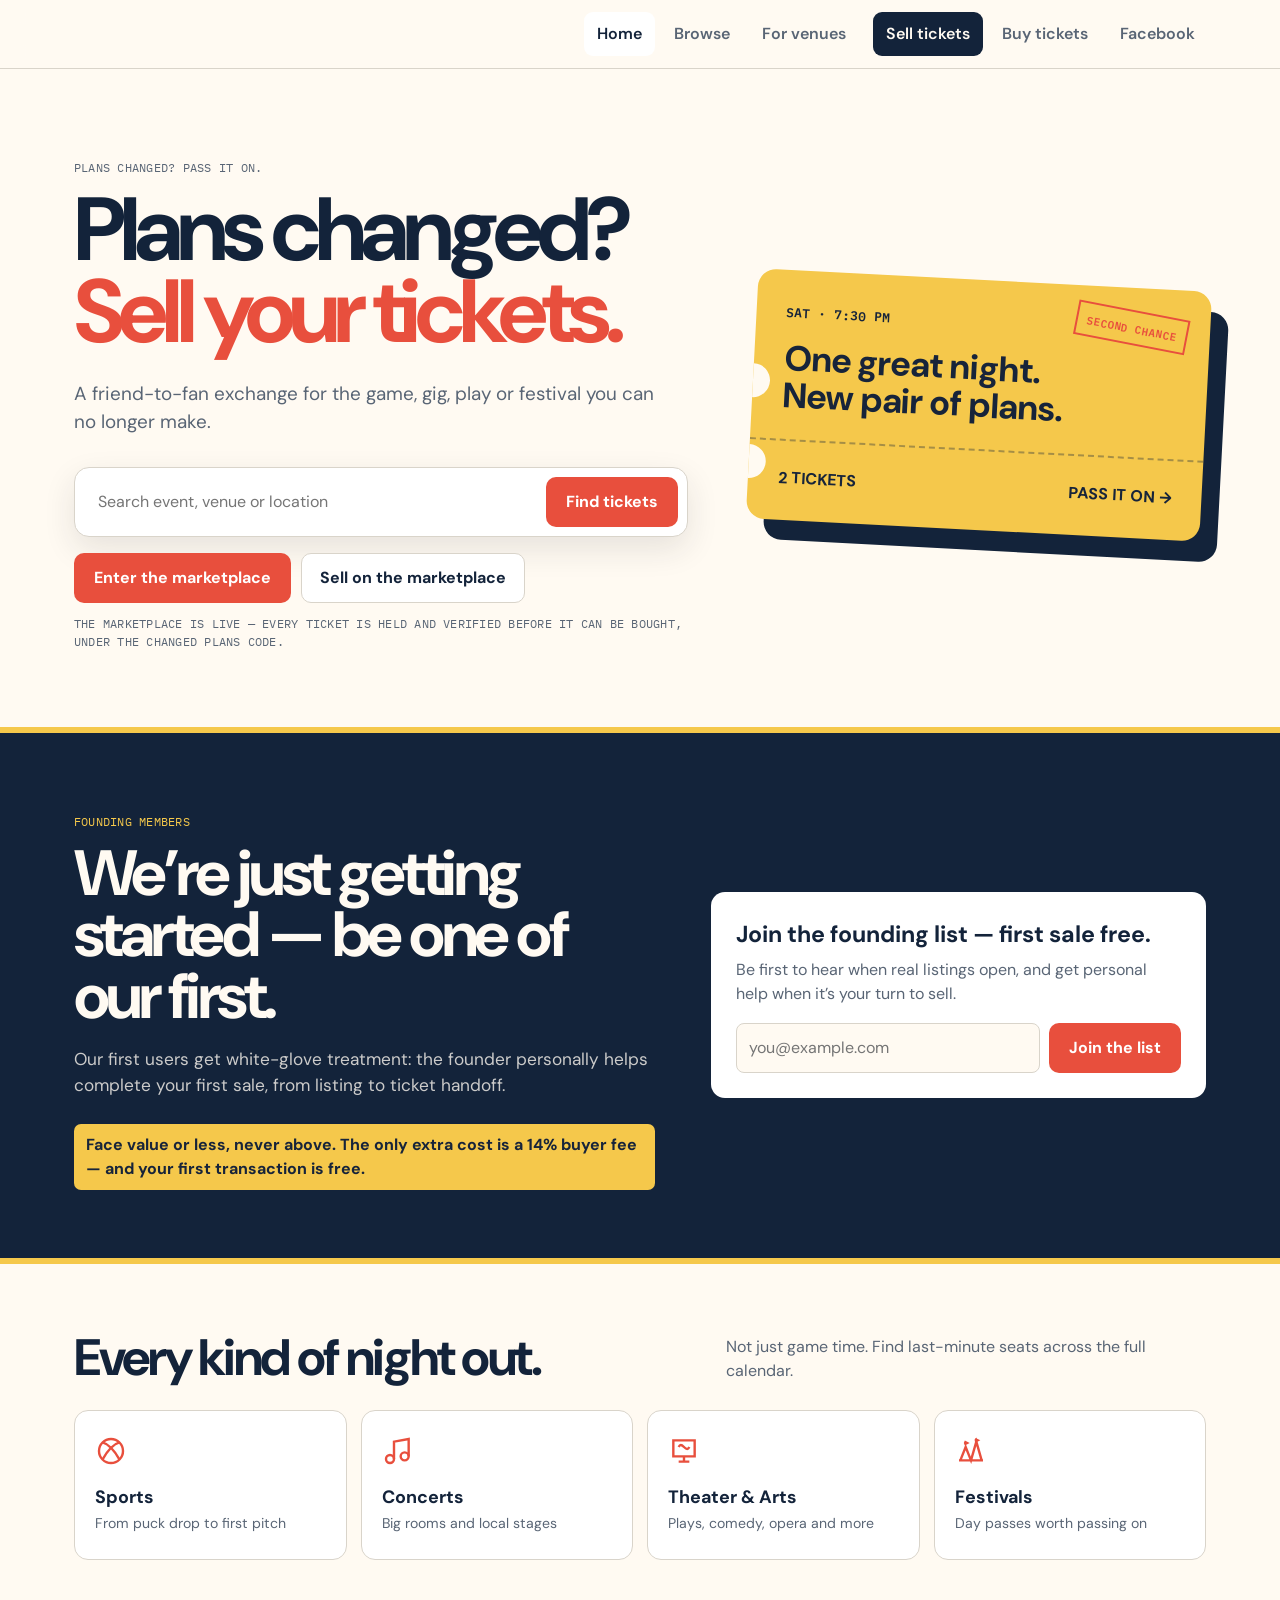
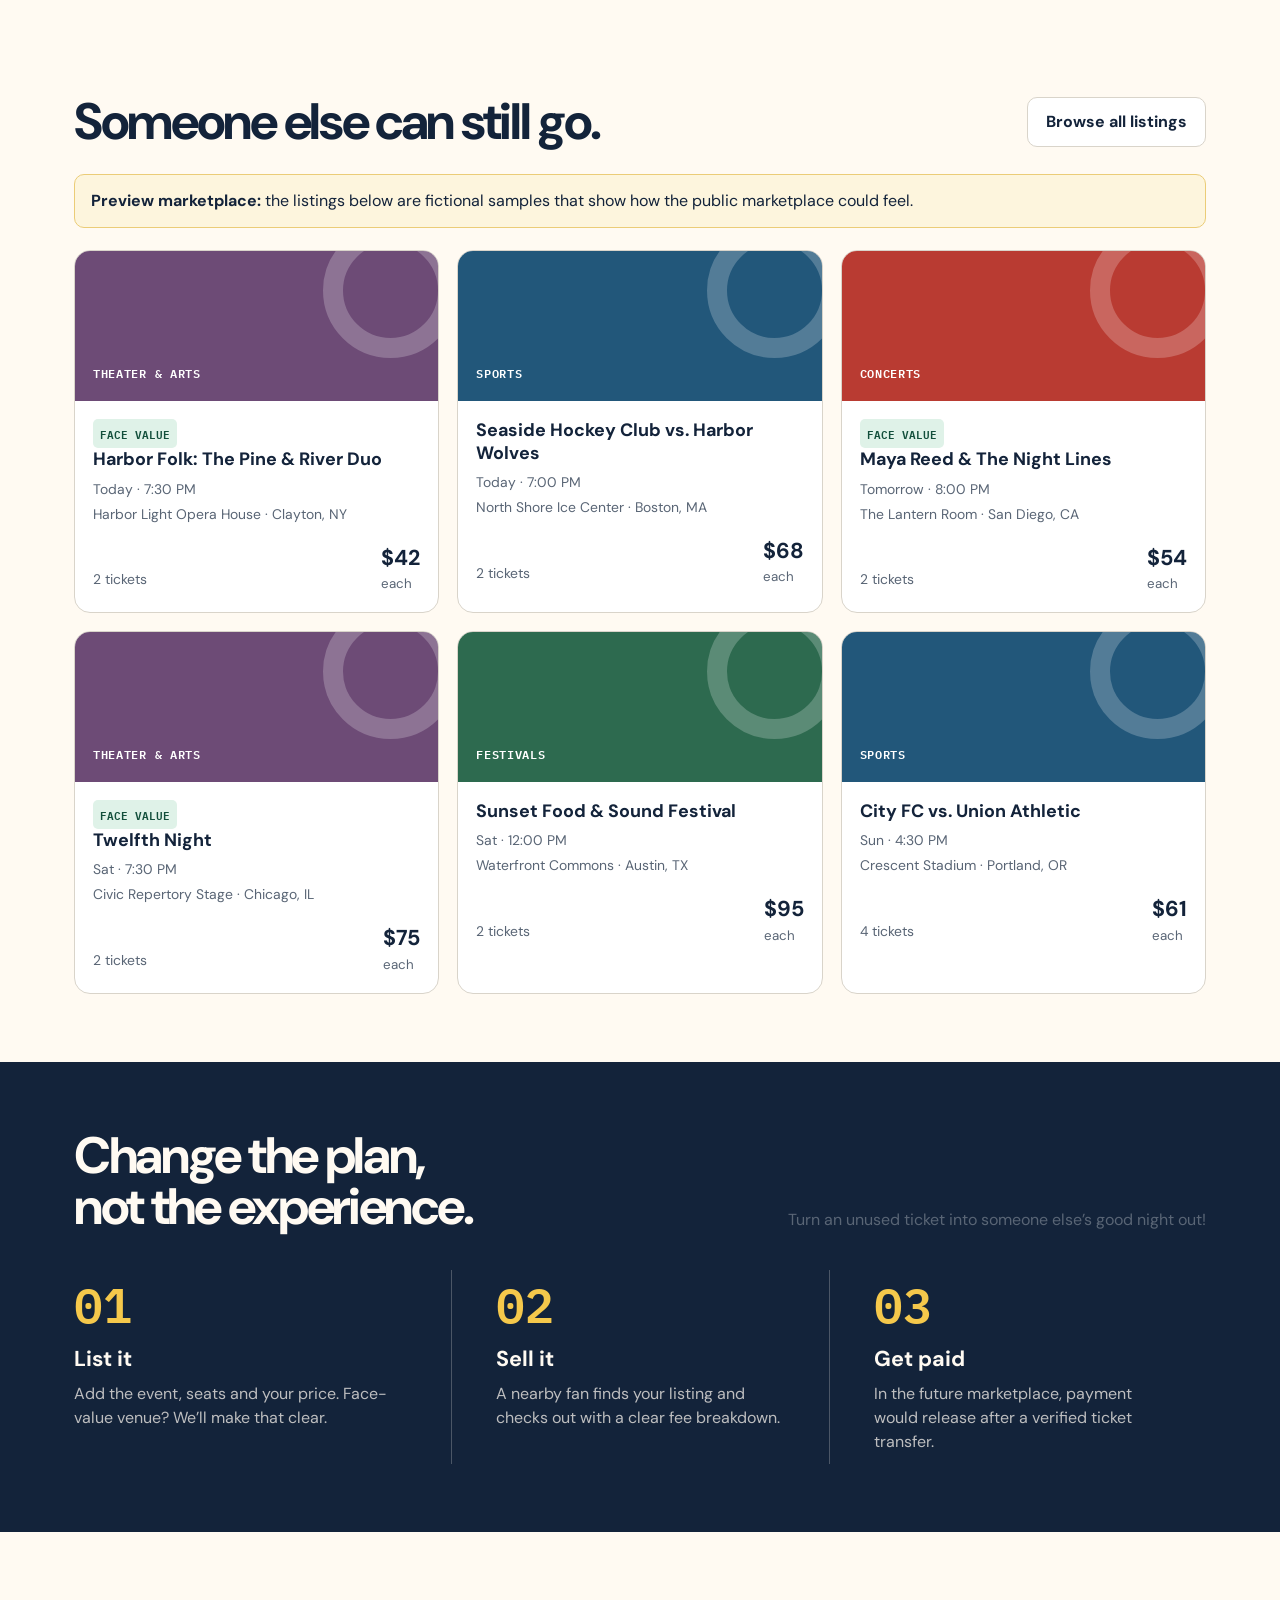
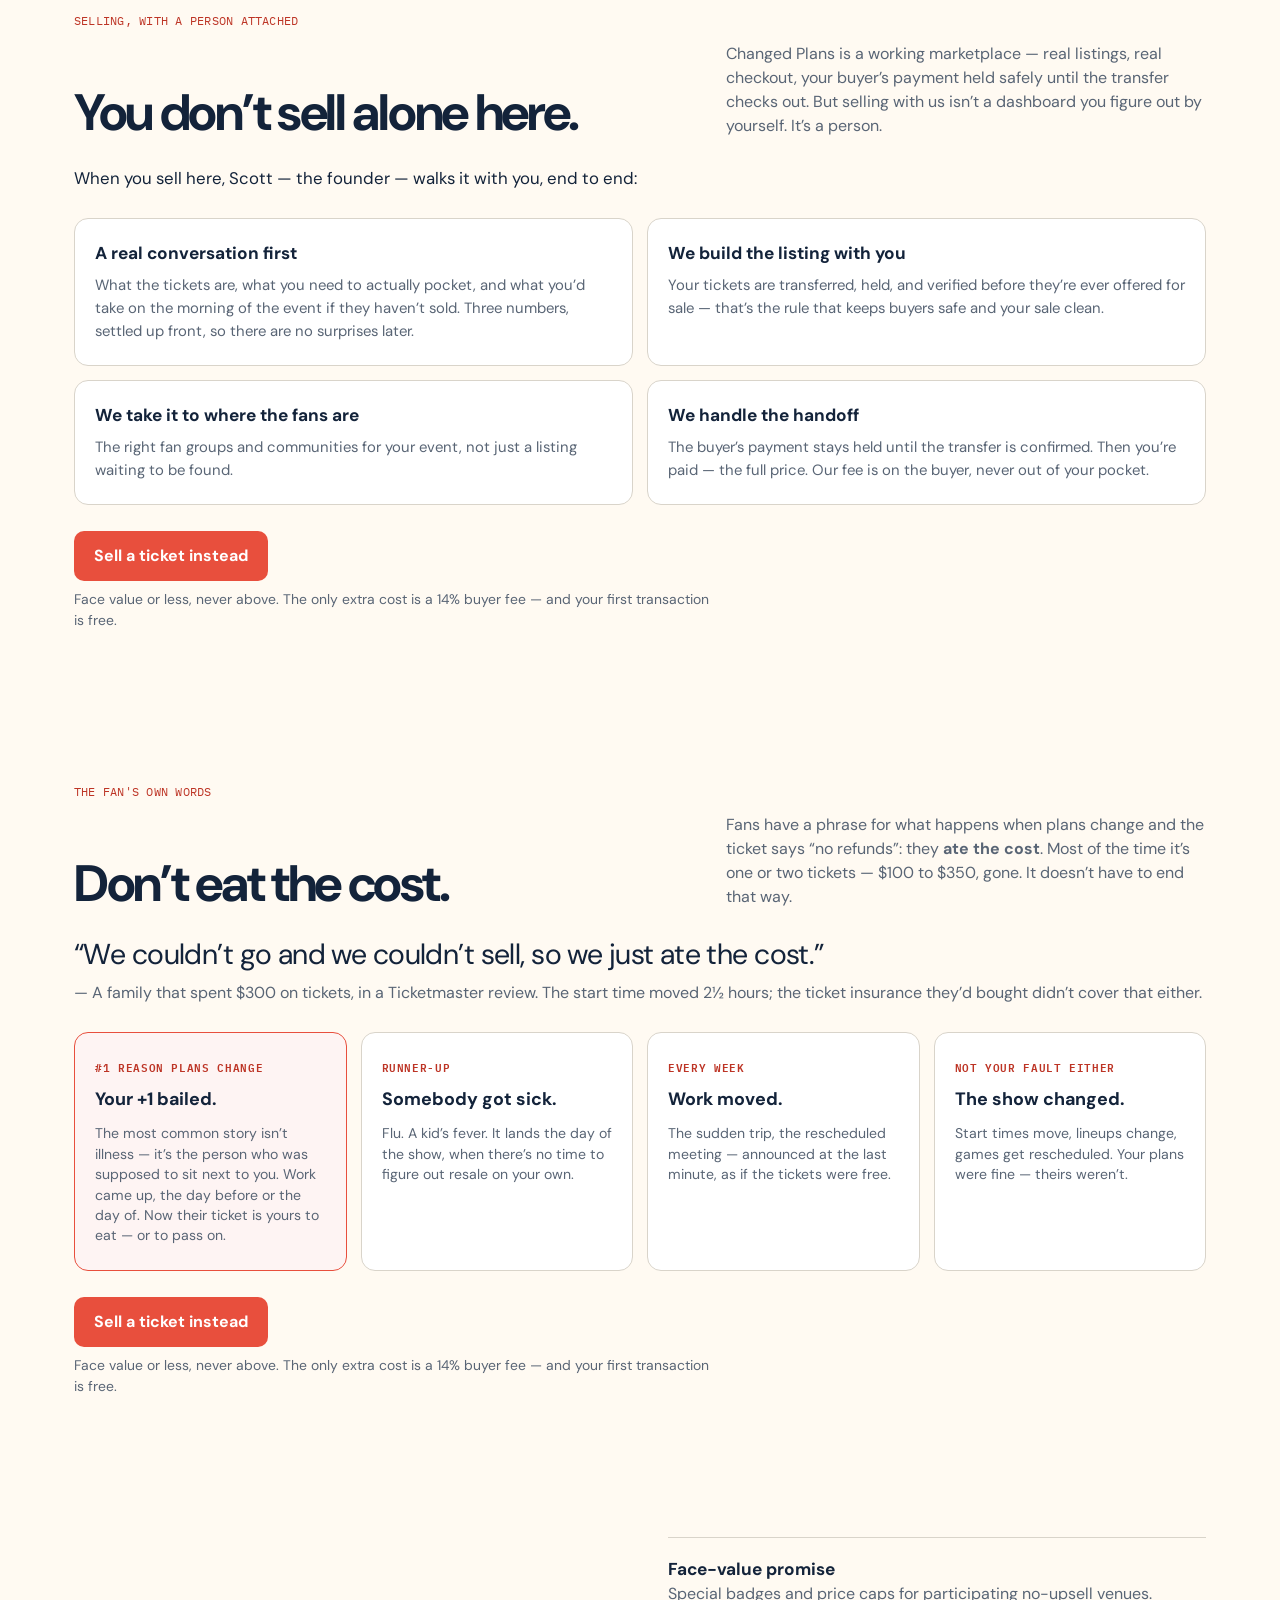
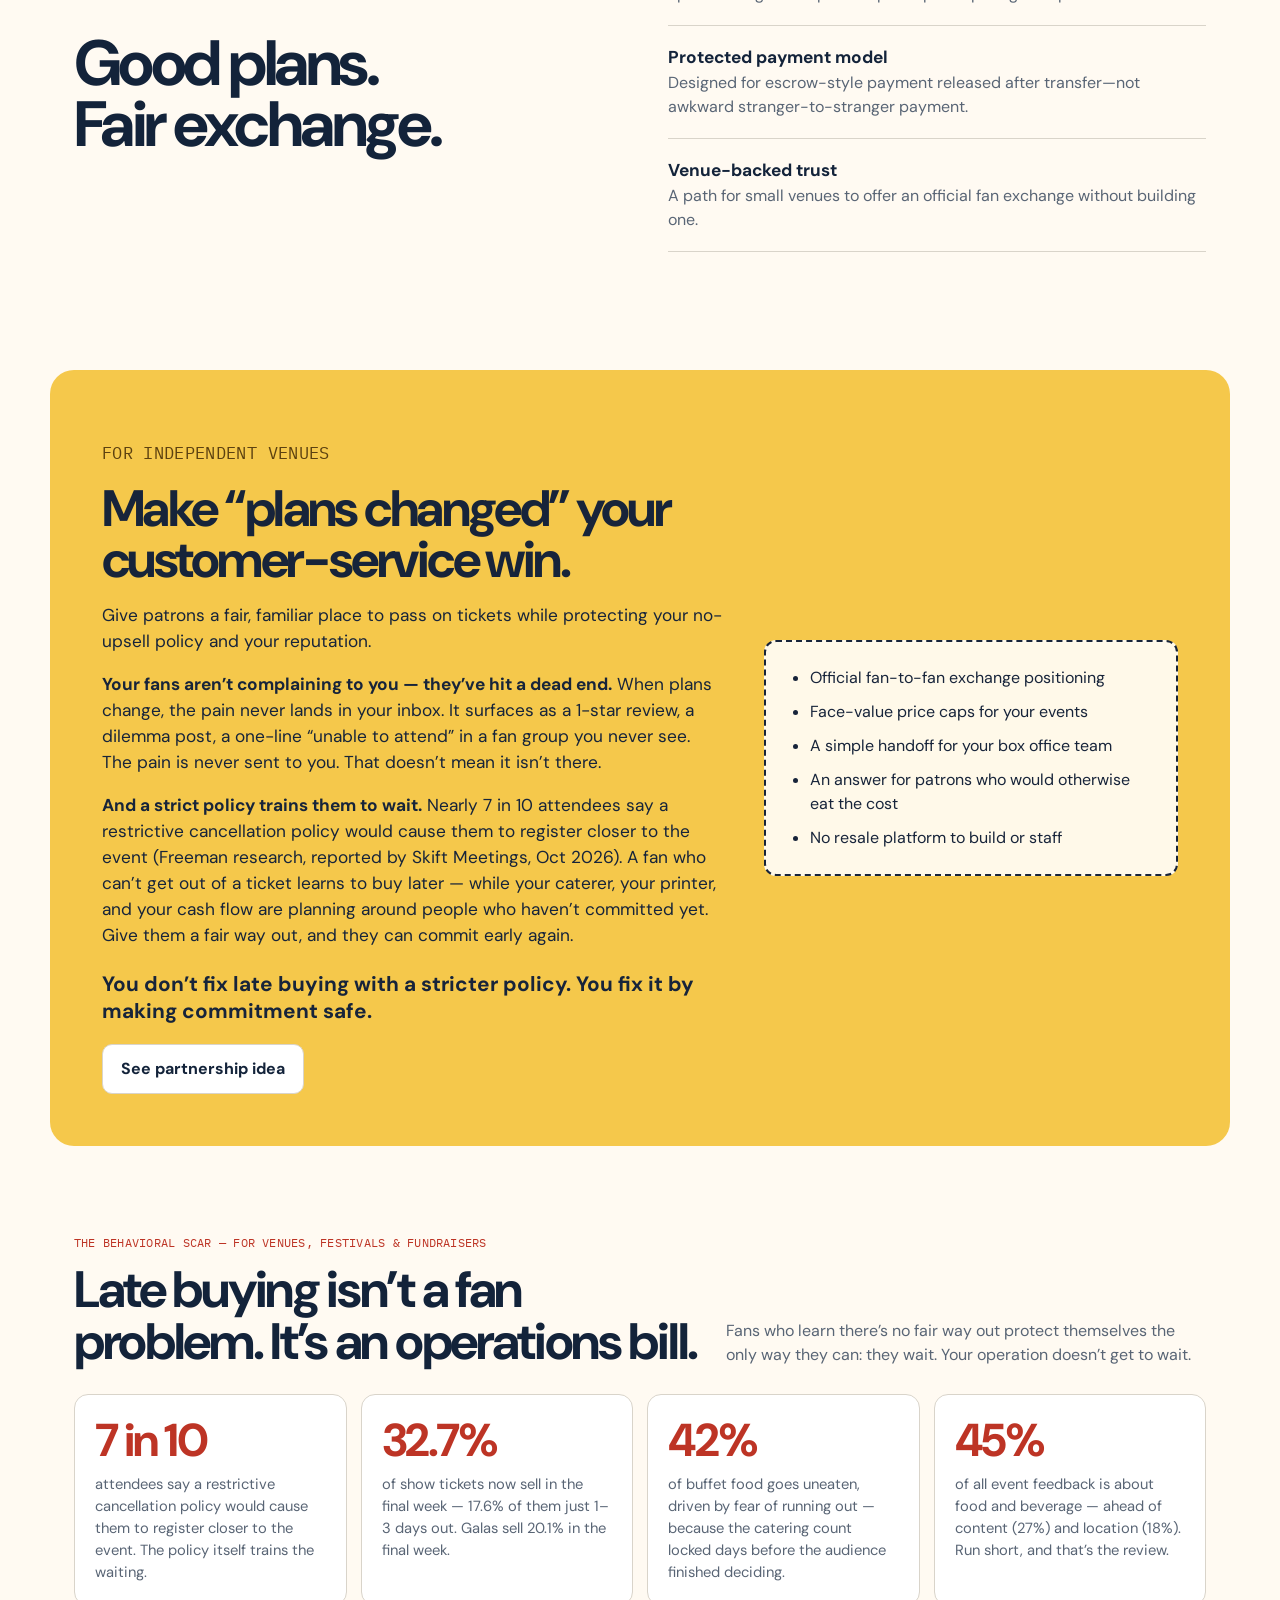
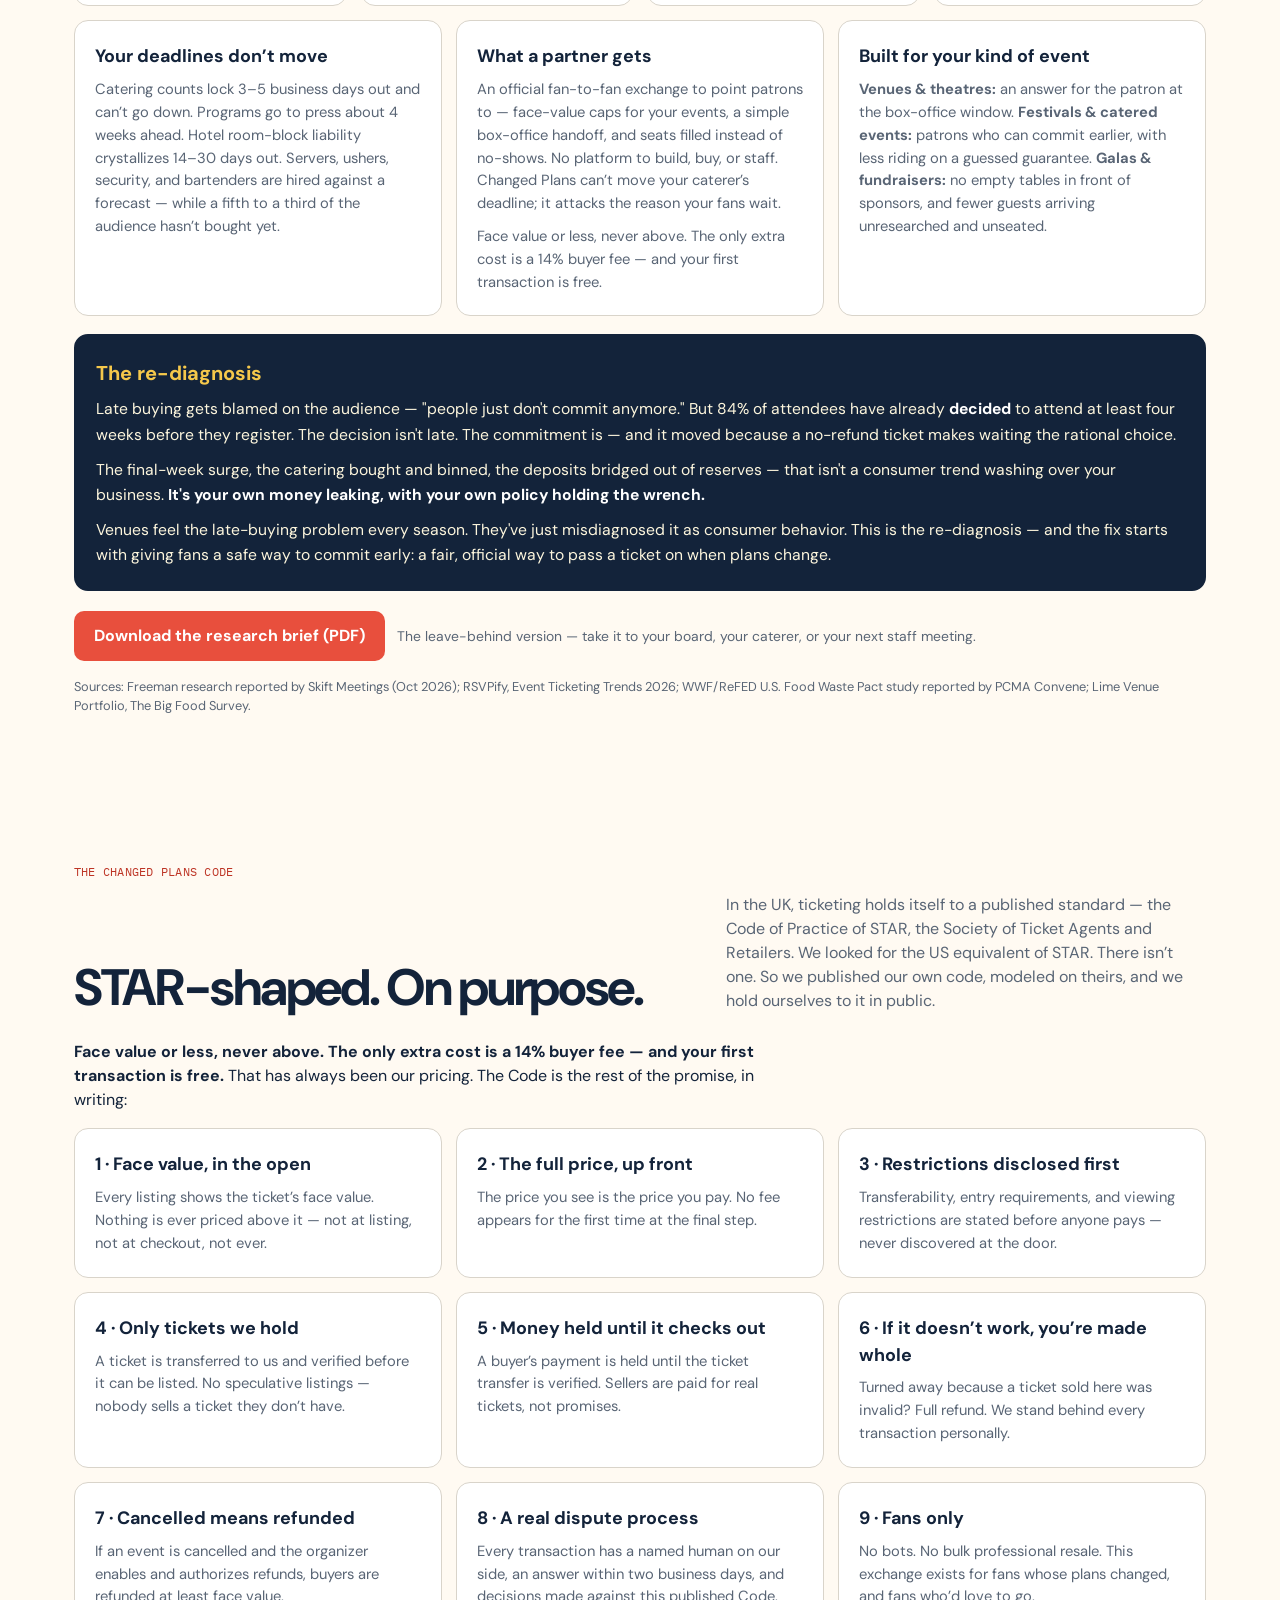
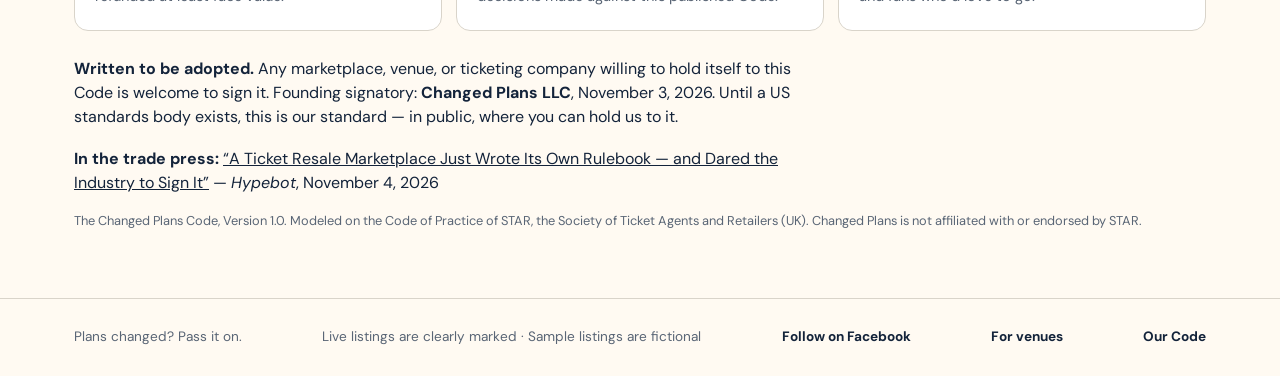
==== commit e2ba4db5: "Concierge seller section: You don't sell alone here + Sell page sidebar refresh" ====
--- a/index.html
+++ b/index.html
@@ -47,6 +47,7 @@
     .scar-diag h3{margin:0 0 8px;font-size:1.25rem;color:var(--yellow)}
     .scar-diag p{margin:0 0 10px;font-size:.98rem;line-height:1.6}
     .scar-diag p:last-child{margin-bottom:0}
+    .concierge-cards{display:grid;grid-template-columns:repeat(2,1fr);gap:14px;margin-top:26px}.concierge-card{border:1px solid var(--line);background:var(--card);padding:22px 20px;border-radius:14px}.concierge-card strong{display:block;font-size:1.08rem;margin-bottom:7px}.concierge-card p{color:var(--muted);font-size:.93rem;line-height:1.55;margin:0}@media(max-width:850px){.concierge-cards{grid-template-columns:1fr}}
     .scar-diag b{color:#fff}
     .browse-head{padding:52px 0 24px}.browse-head h2,.form-page h2{font-size:clamp(2.7rem,6vw,5rem);letter-spacing:-.055em;line-height:.95;margin:0 0 16px}.filter-panel{background:var(--card);border:1px solid var(--line);padding:18px;border-radius:14px;display:grid;grid-template-columns:2fr repeat(4,1fr);gap:11px;margin-bottom:26px}.field label{display:block;font-size:.72rem;font-weight:700;color:var(--muted);margin:0 0 5px}.field input,.field select{width:100%;background:var(--paper);color:var(--ink);border:1px solid var(--line);padding:10px;border-radius:8px}.toggle-wrap{display:flex;align-items:end}.toggle-btn{width:100%;border:1px solid var(--line);background:var(--paper);color:var(--muted);padding:10px;border-radius:8px;cursor:pointer}.toggle-btn.on{background:var(--mint);color:var(--ink);border-color:transparent}.results-row{display:flex;justify-content:space-between;margin-bottom:15px}.empty{grid-column:1/-1;text-align:center;padding:60px;border:1px dashed var(--line);color:var(--muted)}
     .form-page{padding:54px 0 80px}.form-layout{display:grid;grid-template-columns:1fr .7fr;gap:44px}.form-card{background:var(--card);border:1px solid var(--line);padding:28px;border-radius:16px}.form-grid{display:grid;grid-template-columns:1fr 1fr;gap:16px}.form-grid .wide{grid-column:1/-1}.form-card label{display:block;font-weight:700;font-size:.82rem;margin:0 0 6px}.form-card input,.form-card select,.form-card textarea{width:100%;padding:12px;background:var(--paper);border:1px solid var(--line);color:var(--ink);border-radius:8px}.form-card textarea{min-height:95px;resize:vertical}.form-note{background:color-mix(in srgb,var(--yellow) 18%,var(--card));padding:22px;border-radius:12px;align-self:start}.form-note h3{margin-top:0}.form-note p,.form-note li{color:var(--muted)}.checkline{display:flex!important;gap:10px;align-items:flex-start}.checkline input{width:auto;margin-top:5px}.success-box{padding:40px 20px;text-align:center}.success-box h2{font-size:2rem;margin-bottom:8px}
@@ -138,6 +139,21 @@
           <div class="step"><span class="num">03</span><h3>Get paid</h3><p>In the future marketplace, payment would release after a verified ticket transfer.</p></div>
         </div></div>
       </section>
+      <section class="concierge">
+        <div class="wrap">
+          <p class="micro" style="color:var(--red-dark)">SELLING, WITH A PERSON ATTACHED</p>
+          <div class="section-head"><h2>You don’t sell alone here.</h2><p>Changed Plans is a working marketplace — real listings, real checkout, your buyer’s payment held safely until the transfer checks out. But selling with us isn’t a dashboard you figure out by yourself. It’s a person.</p></div>
+          <p style="max-width:720px;font-size:1.05rem;line-height:1.6;margin:0">When you sell here, Scott — the founder — walks it with you, end to end:</p>
+          <div class="concierge-cards">
+            <div class="concierge-card"><strong>A real conversation first</strong><p>What the tickets are, what you need to actually pocket, and what you’d take on the morning of the event if they haven’t sold. Three numbers, settled up front, so there are no surprises later.</p></div>
+            <div class="concierge-card"><strong>We build the listing with you</strong><p>Your tickets are transferred, held, and verified before they’re ever offered for sale — that’s the rule that keeps buyers safe and your sale clean.</p></div>
+            <div class="concierge-card"><strong>We take it to where the fans are</strong><p>The right fan groups and communities for your event, not just a listing waiting to be found.</p></div>
+            <div class="concierge-card"><strong>We handle the handoff</strong><p>The buyer’s payment stays held until the transfer is confirmed. Then you’re paid — the full price. Our fee is on the buyer, never out of your pocket.</p></div>
+          </div>
+          <p style="margin:26px 0 8px"><button class="primary" data-go="sell">Sell a ticket instead</button></p>
+          <p class="meta" style="max-width:640px">Face value or less, never above. The only extra cost is a 14% buyer fee — and your first transaction is free.</p>
+        </div>
+      </section>
       <section class="ate">
         <div class="wrap">
           <p class="micro" style="color:var(--red-dark)">THE FAN'S OWN WORDS</p>
@@ -245,7 +261,7 @@
           <div class="wide"><button class="primary full" type="submit">Ask the founder to help sell these</button></div>
           <p id="sellStatus" class="inline-status wide" role="status" aria-live="polite" hidden></p>
         </div></form>
-        <aside class="form-note"><h3>Your first sale gets the founder treatment.</h3><p>Submit the details and the founder will personally reach out to help with the listing, buyer match and ticket handoff.</p><h3>Founding-member benefit</h3><p><strong>Your first transaction is free.</strong> The usual 14% service fee is waived while we help our earliest users get started.</p><h3>Still an early marketplace</h3><p>Browsing remains a public concept preview. Tickets are not automatically published and no payment is taken on this page.</p></aside>
+        <aside class="form-note"><h3>Selling here comes with a person.</h3><p>Scott, the founder, helps you price it, list it, find the fans, and complete the handoff — and you’re paid in full once the transfer is confirmed. Face value or less, never above. The only extra cost is a 14% buyer fee — and your first transaction is free.</p><h3>Founding-member benefit</h3><p><strong>Your first transaction is free.</strong> The usual 14% service fee is waived while we help our earliest users get started.</p><h3>Still an early marketplace</h3><p>Browsing remains a public concept preview. Tickets are not automatically published and no payment is taken on this page.</p></aside>
       </div></div>
     </div>
 
@@ -274,7 +290,7 @@
   function slugCat(c){return c==='Sports'?'sports':c==='Concerts'?'concerts':c==='Festivals'?'festivals':'theater'}
   function listingCard(x){return '<article class="listing'+(x.real?' live-card':'')+'" role="button" tabindex="0" data-id="'+x.id+'" aria-label="View '+x.title+'"><div class="listing-art '+slugCat(x.category)+'">'+(x.real?'<span class="live-badge">LIVE LISTING</span>':'')+'<span class="category-label">'+x.category+'</span></div><div class="listing-body">'+(x.real?'<p class="micro" style="color:var(--red-dark);margin:0 0 8px">REAL TICKETS AVAILABLE NOW</p>':x.face?'<span class="badge">Face value</span>':'')+'<h3>'+x.title+'</h3><p class="meta">'+x.date+'</p><p class="meta">'+x.venue+' · '+x.location+'</p><div class="listing-foot"><span class="meta">'+x.qty+' ticket'+(x.qty>1?'s':'')+'</span><span class="price"><strong>$'+x.price+'</strong><small>each'+(x.real&&x.facePrice?' · $'+x.facePrice+' face':'')+'</small></span></div></div></article>'}
   function bindCards(root){root.querySelectorAll('.listing').forEach(function(el){var open=function(){showDetail(Number(el.dataset.id))};el.addEventListener('click',open);el.addEventListener('keydown',function(e){if(e.key==='Enter'||e.key===' '){e.preventDefault();open()}})})}
-  function liveFeatureCard(x){return '<article class="live-feature"><div class="live-art"><span class="live-badge">LIVE LISTING</span><p class="micro" style="color:white;margin-top:16px">REAL TICKETS AVAILABLE NOW</p><h3>'+x.title+'</h3><p>'+x.date+' · '+x.venue+', '+x.location+'</p></div><div class="live-body"><div class="live-details"><strong>'+x.qty+' tickets · '+x.seats+'</strong><span>'+x.note+'</span>'+(x.parking?'<span>'+x.parking+'</span>':'')+'</div><div><p class="live-price"><strong>$'+x.price+'</strong> each'+(x.facePrice?' <s>$'+x.facePrice+' face value</s>':'')+'</p><a class="primary live-contact full" href="mailto:seugeneb@comcast.net?subject='+encodeURIComponent(x.title+' tickets')+'">Contact the founder about these tickets</a></div></div></article>'}
+  function liveFeatureCard(x){return '<article class="live-feature"><div class="live-art"><span class="live-badge">LIVE LISTING</span><p class="micro" style="color:white;margin-top:16px">REAL TICKETS AVAILABLE NOW</p><h3>'+x.title+'</h3><p>'+x.date+' · '+x.venue+', '+x.location+'</p></div><div class="live-body"><div class="live-details"><strong>'+x.qty+' tickets · '+x.seats+'</strong><span>'+x.note+'</span>'+(x.parking?'<span>'+x.parking+'</span>':'')+'</div><div><p class="live-price"><strong>$'+x.price+'</strong> each'+(x.facePrice?' <s>$'+x.facePrice+' face value</s>':'')+'</p><a class=\"primary live-contact full\" href=\"/app/\">Buy these tickets on the marketplace</a></div></div></article>'}
   function renderLiveFeature(){var feats=listings.filter(function(item){return item.real}),el=document.getElementById('liveFeature');el.innerHTML=feats.map(liveFeatureCard).join('')}
   function renderFeatured(){var el=document.getElementById('featuredGrid'),samples=listings.filter(function(x){return !x.real}).slice(0,6);el.innerHTML=samples.map(listingCard).join('');bindCards(el)}
   function renderBrowse(){var q=document.getElementById('filterSearch').value.toLowerCase(),cat=document.getElementById('filterCategory').value,loc=document.getElementById('filterLocation').value,dg=document.getElementById('filterDate').value,max=Number(document.getElementById('maxPrice').value);var results=listings.filter(function(x){return(!q||(x.title+' '+x.venue+' '+x.location).toLowerCase().includes(q))&&(cat==='All categories'||x.category===cat)&&(loc==='All locations'||x.location===loc)&&(dg==='all'||x.dateGroup===dg)&&x.price<=max&&(!faceOnly||x.face)});var grid=document.getElementById('browseGrid');grid.innerHTML=results.length?results.map(listingCard).join(''):'<div class="empty"><strong>No sample listings match those filters.</strong><br>Try widening your search.</div>';document.getElementById('resultCount').textContent=results.length+' listing'+(results.length===1?'':'s');bindCards(grid)}
@@ -285,7 +301,7 @@
   function searchFromHero(){document.getElementById('filterSearch').value=document.getElementById('heroSearch').value;go('browse')}
   document.getElementById('heroSearchBtn').addEventListener('click',searchFromHero);document.getElementById('heroSearch').addEventListener('keydown',function(e){if(e.key==='Enter')searchFromHero()});
   ['filterSearch','filterCategory','filterLocation','filterDate','maxPrice'].forEach(function(id){document.getElementById(id).addEventListener(id==='filterSearch'?'input':'change',renderBrowse)});document.getElementById('faceToggle').addEventListener('click',function(){faceOnly=!faceOnly;this.classList.toggle('on',faceOnly);this.setAttribute('aria-pressed',faceOnly);renderBrowse()});
-  function showDetail(id){activeListing=listings.find(function(x){return x.id===id});if(!activeListing)return;var x=activeListing,fee=(x.price*serviceFeeRate).toFixed(2),total=(x.price*(1+serviceFeeRate)*x.qty).toFixed(2),checkout=x.real?'<aside><div class="checkout-card"><span class="live-badge">LIVE LISTING</span><h3 style="margin-top:16px">Real tickets available now</h3><div class="qty-row"><span>$'+x.price+' × '+x.qty+' tickets</span><strong>$'+(x.price*x.qty).toFixed(2)+'</strong></div>'+(x.facePrice?'<div class="fee-row"><span>Face value</span><span><s>$'+x.facePrice+' each</s></span></div>':'')+(x.parking?'<div class="fee-row"><span>Parking</span><span>'+x.parking+'</span></div>':'')+'<a class="primary live-contact full" href="mailto:seugeneb@comcast.net?subject='+encodeURIComponent(x.title+' tickets')+'">Contact the founder about these tickets</a><p class="demo-flag">The founder will confirm availability and arrange the ticket transfer.</p></div></aside>':'<aside><div class="checkout-card"><h3>'+x.qty+' tickets</h3><div class="qty-row"><span>$'+x.price+' × '+x.qty+'</span><strong>$'+(x.price*x.qty).toFixed(2)+'</strong></div><div class="fee-row"><span>14% service fee <small>(site-owner configurable · includes secure payment processing)</small></span><span>$'+(fee*x.qty).toFixed(2)+'</span></div><div class="total-row"><span>Demo total</span><span>$'+total+'</span></div><button class="primary full" id="checkoutBtn">Continue to demo checkout</button><p class="demo-flag">Preview only · no payment will be taken</p><div class="seller"><span class="micro">SELLER</span><strong>'+x.seller+'</strong><span class="meta">'+x.rating+'</span></div></div></aside>';document.getElementById('detailContent').innerHTML='<div class="detail-grid"><div class="detail-main"><div class="detail-art listing-art '+slugCat(x.category)+'">'+(x.real?'<span class="live-badge">LIVE LISTING</span>':'')+'<span class="category-label">'+x.category+'</span></div>'+(x.real?'<p class="micro" style="color:var(--red-dark)">REAL TICKETS AVAILABLE NOW</p>':x.face?'<p><span class="badge">Face-value listing</span></p>':'')+'<h2>'+x.title+'</h2><p class="lead">'+x.note+'</p><div class="info-lines"><div class="info-line"><span>When</span><strong>'+x.date+'</strong></div><div class="info-line"><span>Where</span><strong>'+x.venue+' · '+x.location+'</strong></div><div class="info-line"><span>Tickets</span><strong>'+x.qty+' · '+x.seats+'</strong></div>'+(x.real&&x.parking?'<div class="info-line"><span>Parking</span><strong>'+x.parking+'</strong></div>':'')+'</div></div>'+checkout+'</div>';returnPage=document.getElementById('browse').classList.contains('active')?'browse':'home';go('detail');if(!x.real)document.getElementById('checkoutBtn').addEventListener('click',openCheckout)}
+  function showDetail(id){activeListing=listings.find(function(x){return x.id===id});if(!activeListing)return;var x=activeListing,fee=(x.price*serviceFeeRate).toFixed(2),total=(x.price*(1+serviceFeeRate)*x.qty).toFixed(2),checkout=x.real?'<aside><div class="checkout-card"><span class="live-badge">LIVE LISTING</span><h3 style="margin-top:16px">Real tickets available now</h3><div class="qty-row"><span>$'+x.price+' × '+x.qty+' tickets</span><strong>$'+(x.price*x.qty).toFixed(2)+'</strong></div>'+(x.facePrice?'<div class="fee-row"><span>Face value</span><span><s>$'+x.facePrice+' each</s></span></div>':'')+(x.parking?'<div class="fee-row"><span>Parking</span><span>'+x.parking+'</span></div>':'')+'<a class=\"primary live-contact full\" href=\"/app/\">Buy these tickets on the marketplace</a><p class="demo-flag">Held and verified under the Changed Plans Code — your money is not released until the transfer is confirmed.</p></div></aside>':'<aside><div class="checkout-card"><h3>'+x.qty+' tickets</h3><div class="qty-row"><span>$'+x.price+' × '+x.qty+'</span><strong>$'+(x.price*x.qty).toFixed(2)+'</strong></div><div class="fee-row"><span>14% service fee <small>(site-owner configurable · includes secure payment processing)</small></span><span>$'+(fee*x.qty).toFixed(2)+'</span></div><div class="total-row"><span>Demo total</span><span>$'+total+'</span></div><button class="primary full" id="checkoutBtn">Continue to demo checkout</button><p class="demo-flag">Preview only · no payment will be taken</p><div class="seller"><span class="micro">SELLER</span><strong>'+x.seller+'</strong><span class="meta">'+x.rating+'</span></div></div></aside>';document.getElementById('detailContent').innerHTML='<div class="detail-grid"><div class="detail-main"><div class="detail-art listing-art '+slugCat(x.category)+'">'+(x.real?'<span class="live-badge">LIVE LISTING</span>':'')+'<span class="category-label">'+x.category+'</span></div>'+(x.real?'<p class="micro" style="color:var(--red-dark)">REAL TICKETS AVAILABLE NOW</p>':x.face?'<p><span class="badge">Face-value listing</span></p>':'')+'<h2>'+x.title+'</h2><p class="lead">'+x.note+'</p><div class="info-lines"><div class="info-line"><span>When</span><strong>'+x.date+'</strong></div><div class="info-line"><span>Where</span><strong>'+x.venue+' · '+x.location+'</strong></div><div class="info-line"><span>Tickets</span><strong>'+x.qty+' · '+x.seats+'</strong></div>'+(x.real&&x.parking?'<div class="info-line"><span>Parking</span><strong>'+x.parking+'</strong></div>':'')+'</div></div>'+checkout+'</div>';returnPage=document.getElementById('browse').classList.contains('active')?'browse':'home';go('detail');if(!x.real)document.getElementById('checkoutBtn').addEventListener('click',openCheckout)}
   document.getElementById('backBrowse').addEventListener('click',function(){go(returnPage)});
   var dialog=document.getElementById('demoDialog'),modal=document.getElementById('modalContent');
   function openCheckout(){var x=activeListing,total=(x.price*(1+serviceFeeRate)*x.qty).toFixed(2);modal.innerHTML='<button class="close-x" aria-label="Close">×</button><p class="micro">DEMO CHECKOUT</p><h2>Review your order</h2><p><strong>'+x.title+'</strong><br><span class="meta">'+x.date+' · '+x.venue+'</span></p><div class="qty-row"><span>Tickets</span><span>$'+(x.price*x.qty).toFixed(2)+'</span></div><div class="fee-row"><span>14% service fee <small>(site-owner configurable · includes secure payment processing)</small></span><span>$'+(x.price*serviceFeeRate*x.qty).toFixed(2)+'</span></div><div class="total-row"><span>Total</span><span>$'+total+'</span></div><div class="notice"><strong>Demo only:</strong> no ticket will transfer and no money will move.</div><button class="primary full" id="confirmDemo">Complete demo checkout</button>';dialog.showModal();modal.querySelector('.close-x').onclick=function(){dialog.close()};document.getElementById('confirmDemo').onclick=showConfirmation}
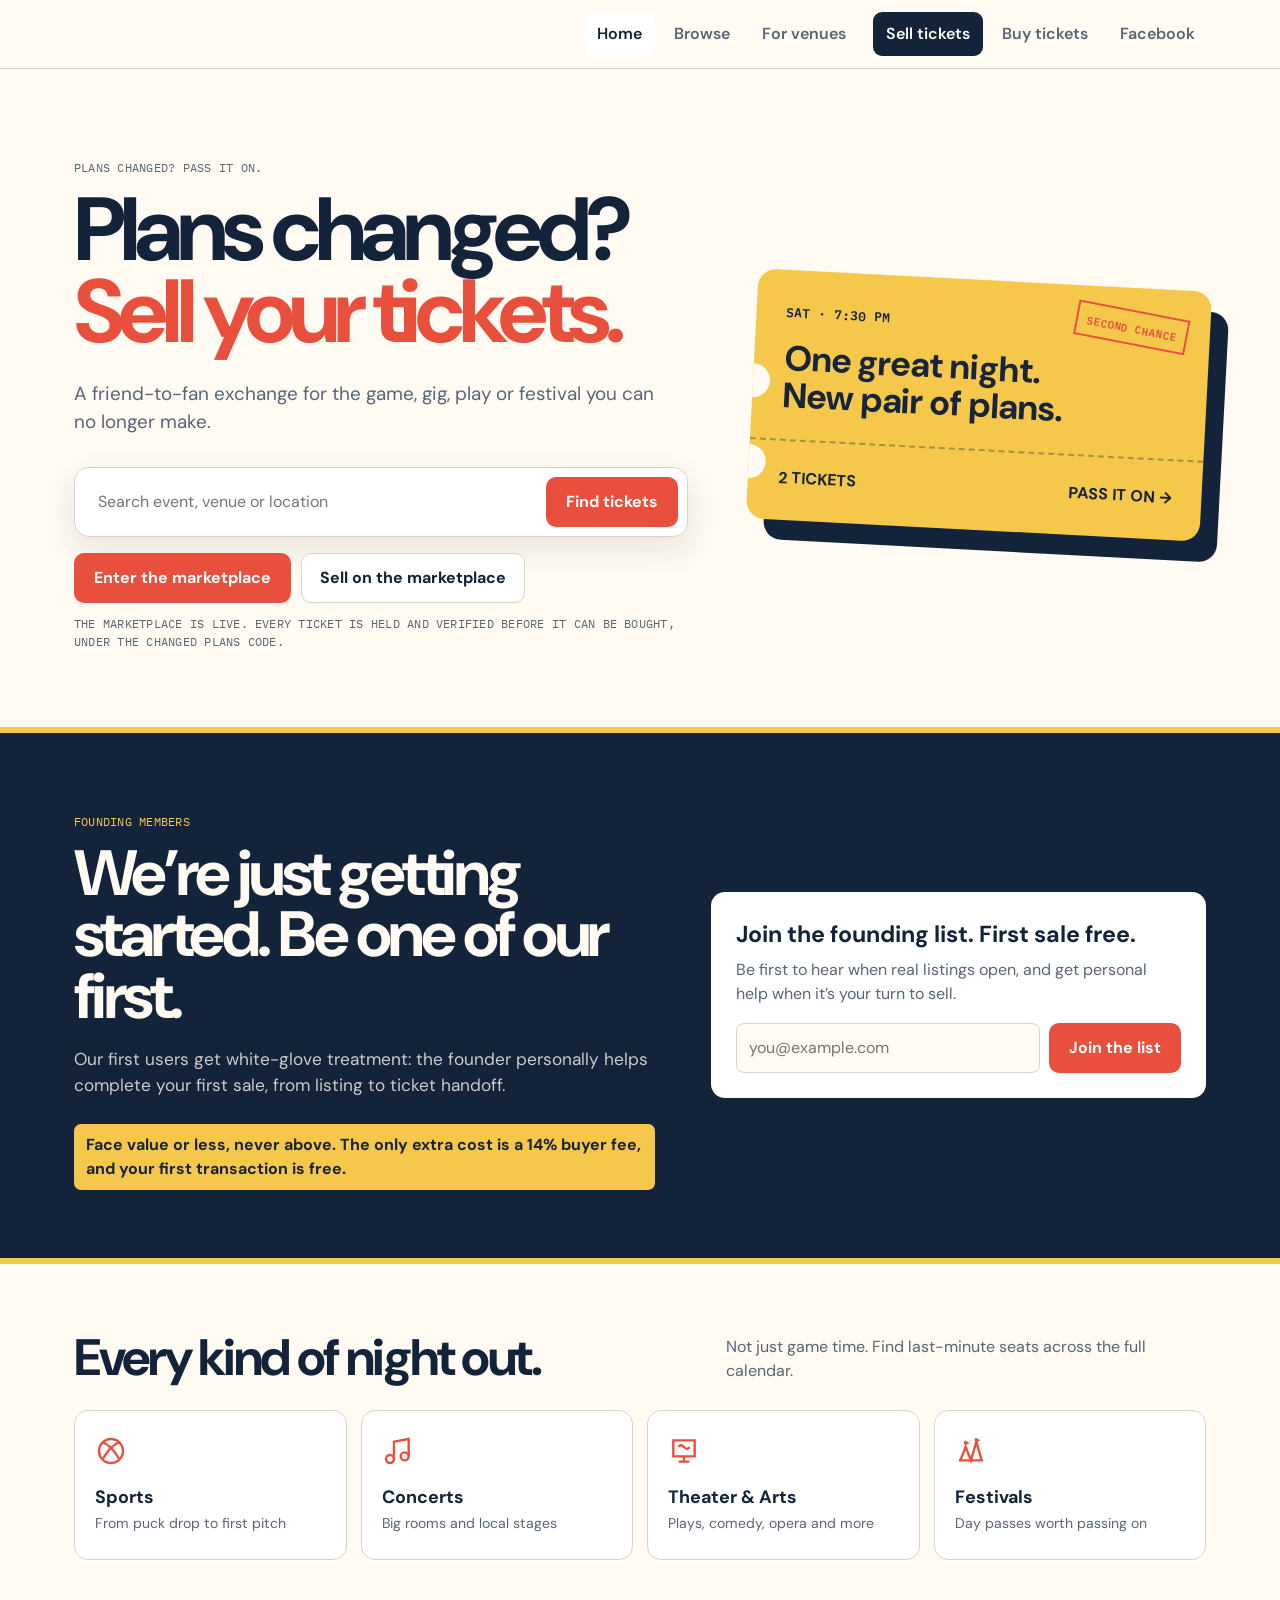
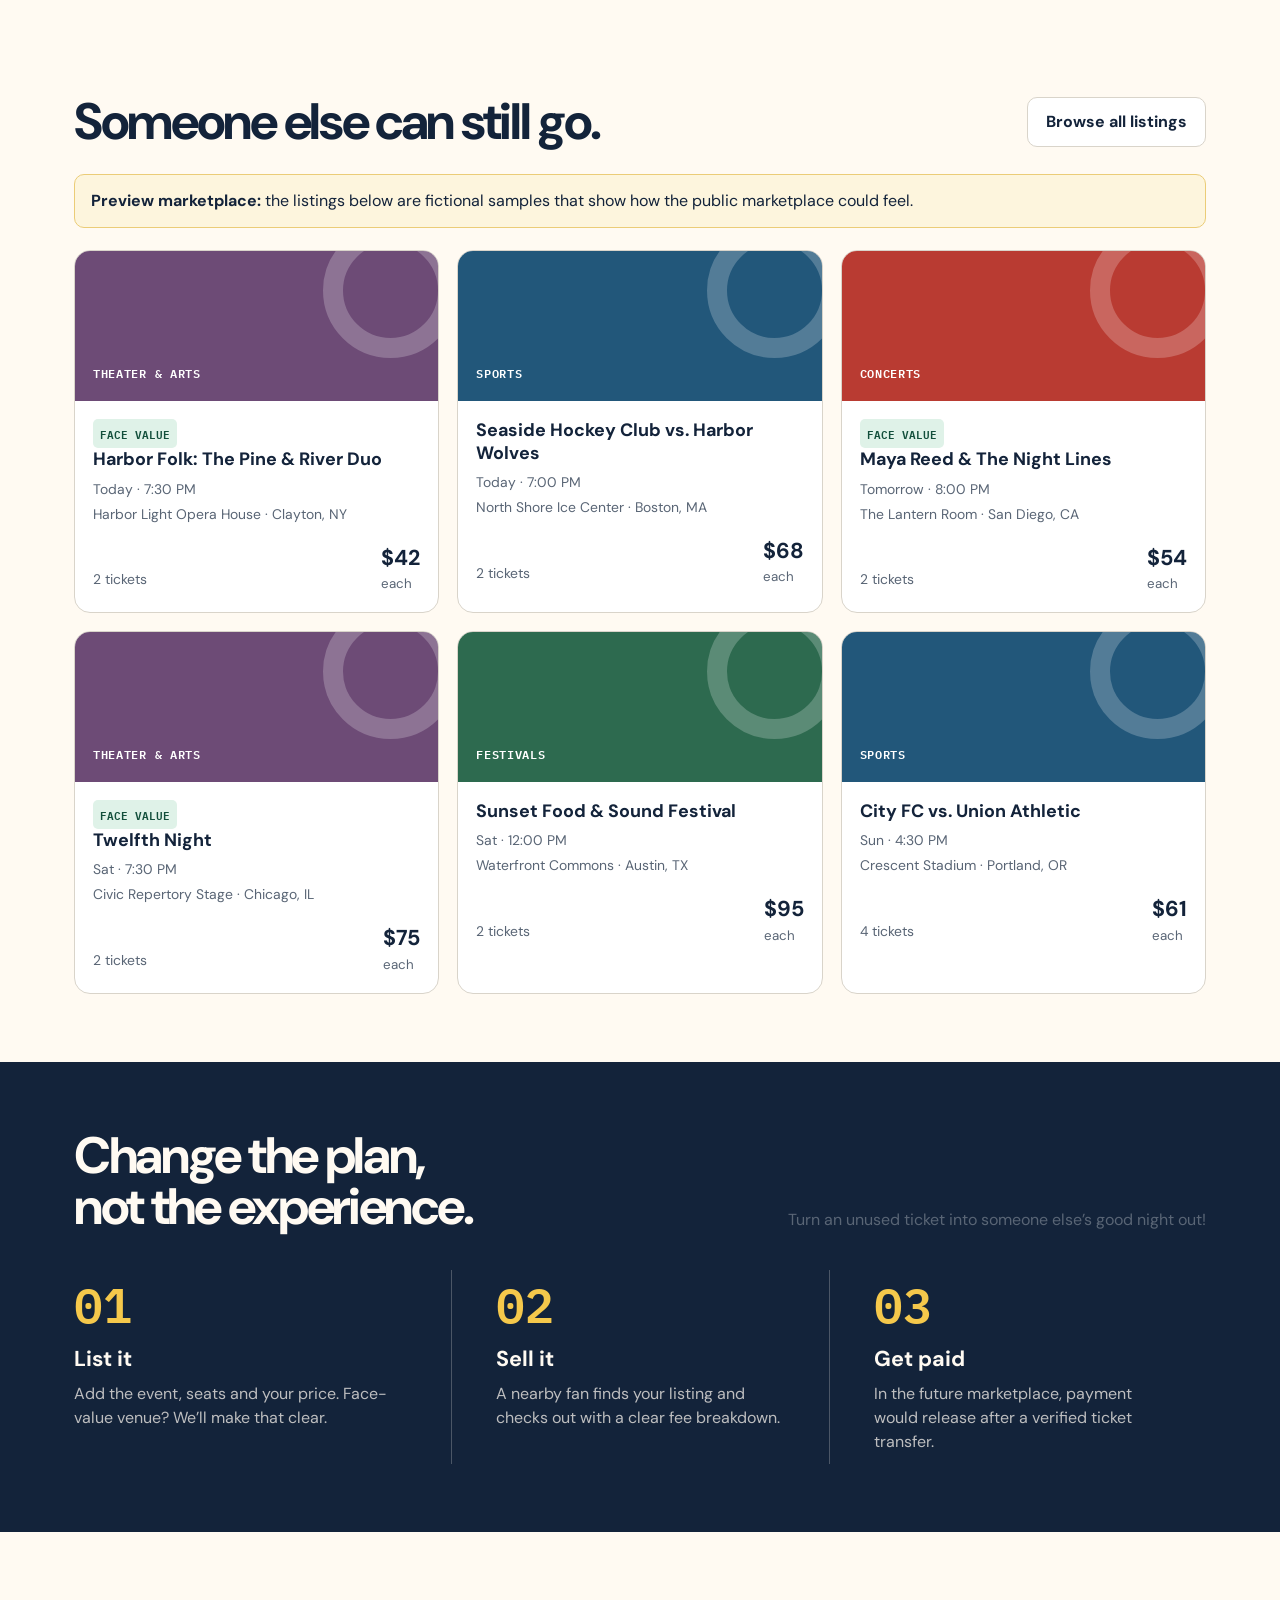
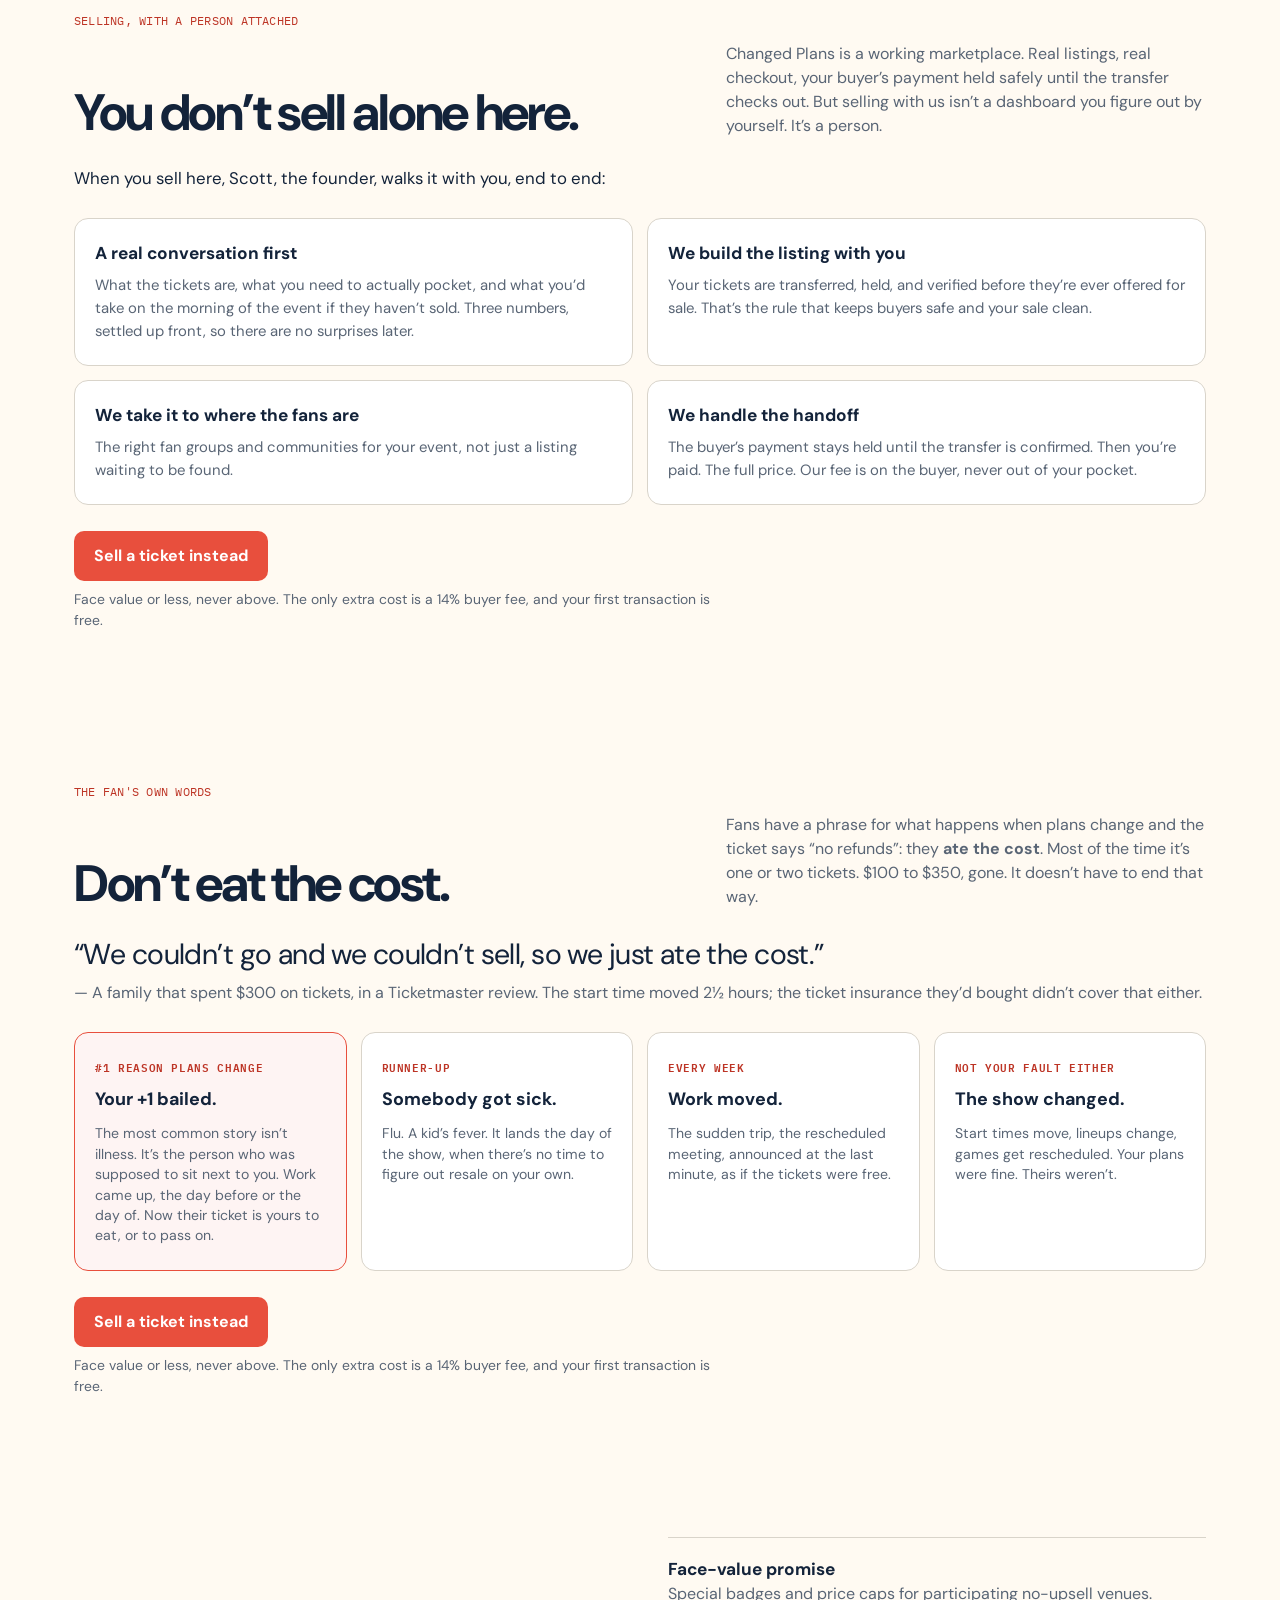
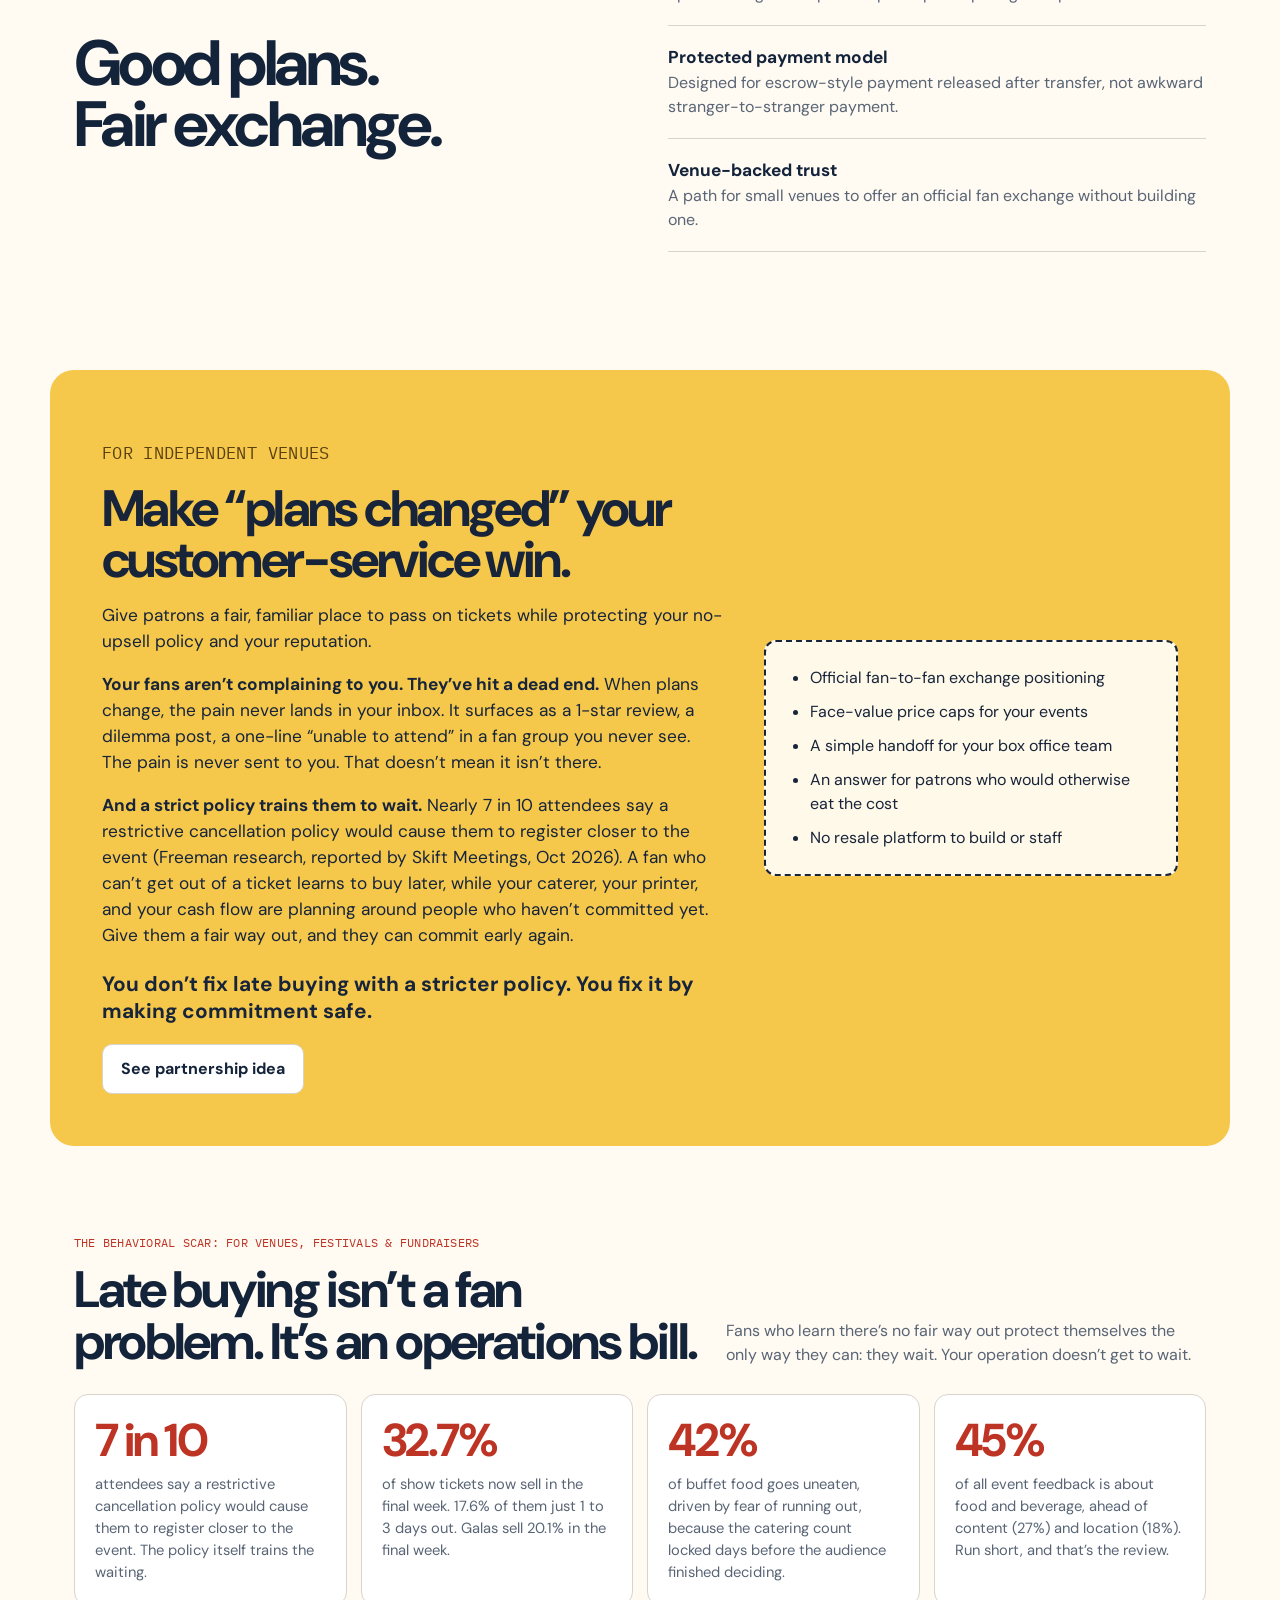
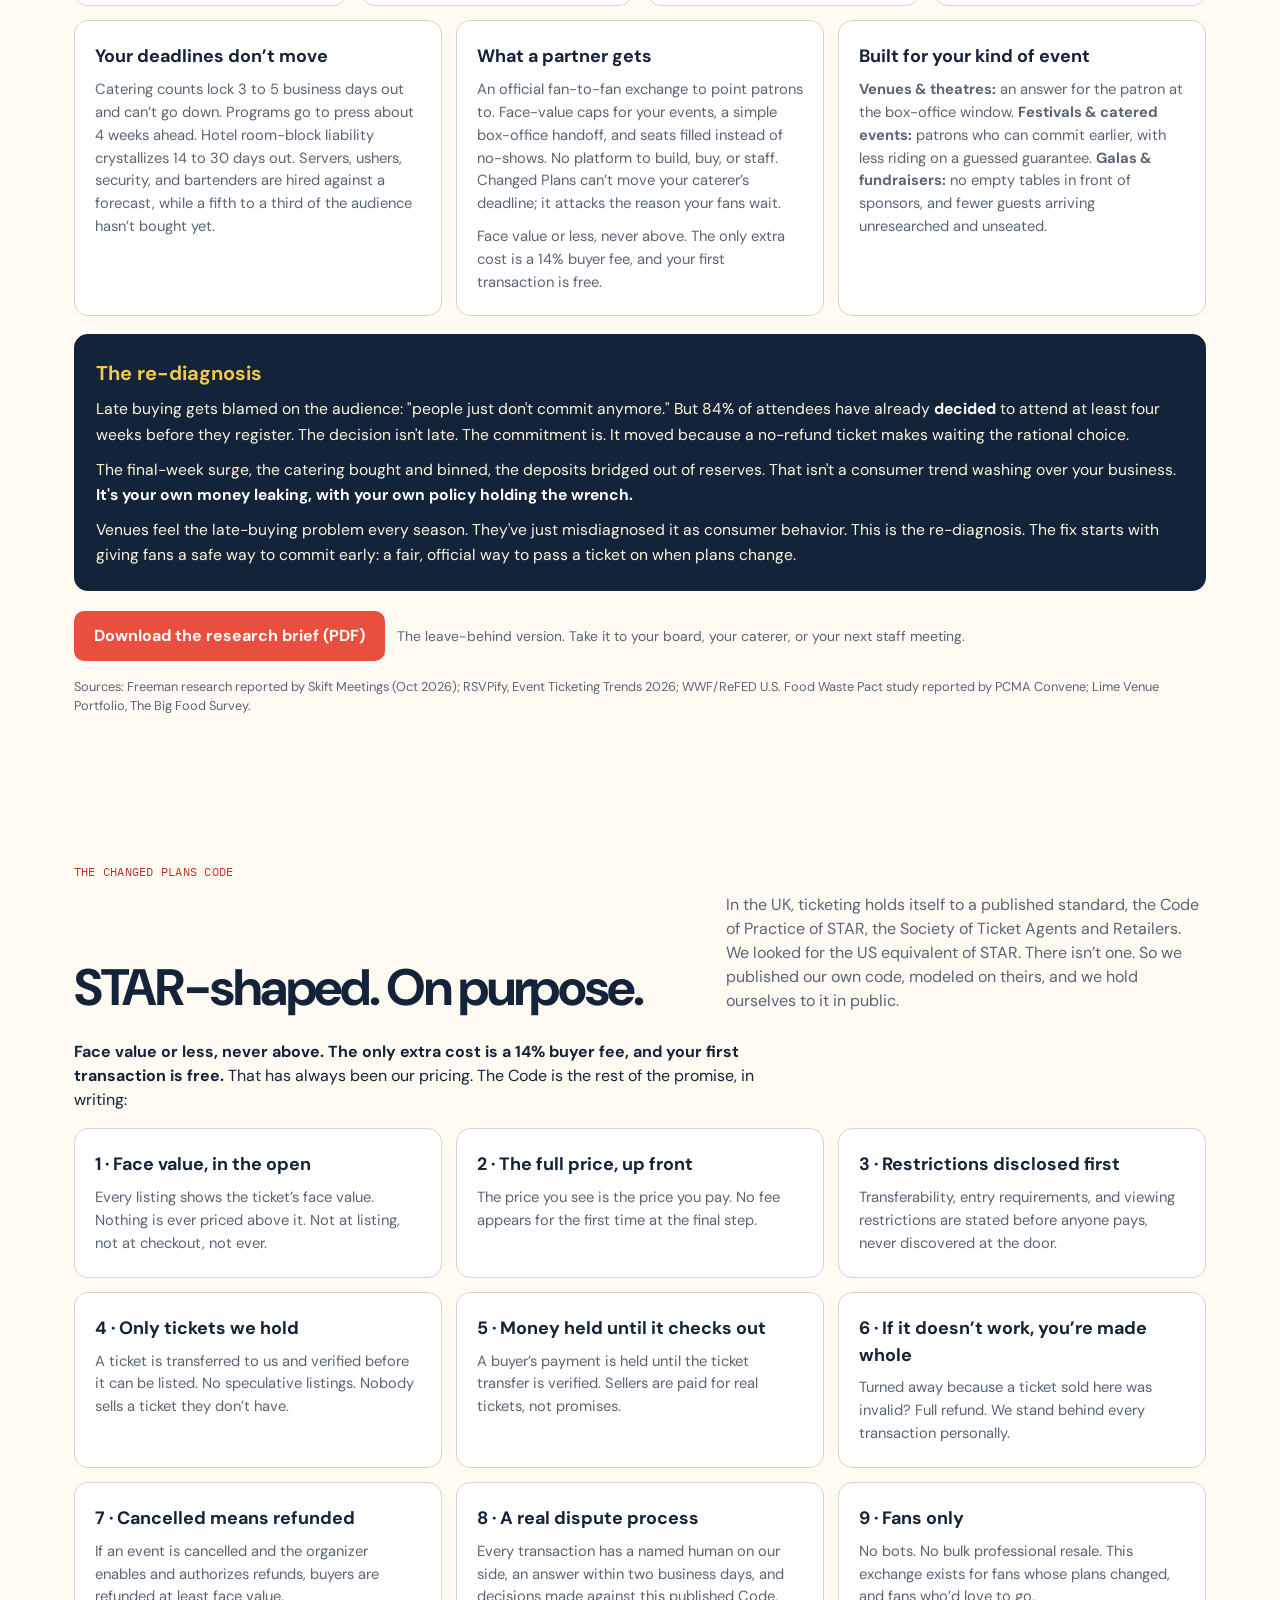
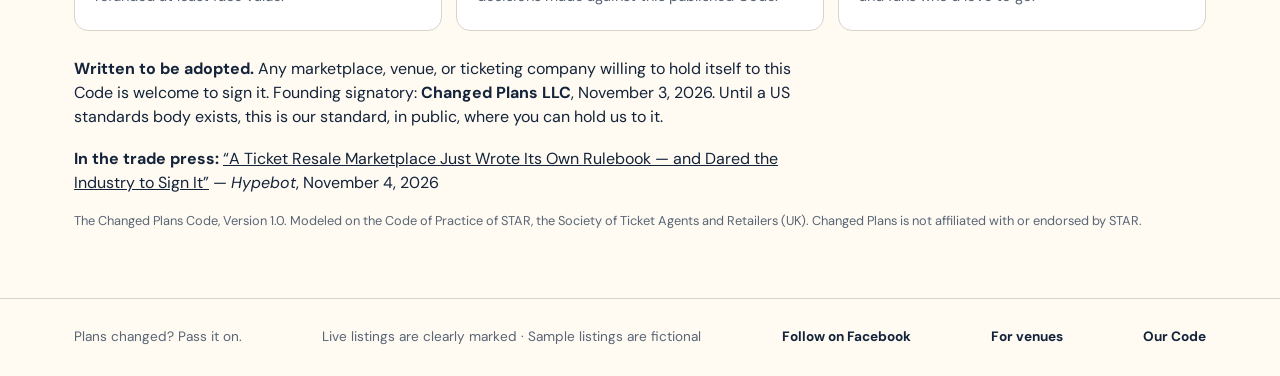
==== commit f4ee6cb0: "No-dash sweep: prose em/en dashes removed, fee line to comma form (Scott ruling 2026-11-09)" ====
--- a/index.html
+++ b/index.html
@@ -6,14 +6,14 @@
   <meta name="color-scheme" content="light dark" />
   <link rel="icon" href="data:," />
   <link rel="canonical" href="https://myplanschanged.com" />
-  <title>Changed Plans – Buy &amp; Sell Last-Minute Tickets at Face Value</title>
+  <title>Changed Plans: Buy &amp; Sell Last-Minute Tickets at Face Value</title>
   <meta name="description" content="Changed Plans is a peer-to-peer exchange for buying and selling last-minute tickets at face value, from concerts and sports to theater and festivals." />
-  <meta property="og:title" content="Changed Plans – Buy &amp; Sell Last-Minute Tickets at Face Value" />
+  <meta property="og:title" content="Changed Plans: Buy &amp; Sell Last-Minute Tickets at Face Value" />
   <meta property="og:description" content="Buy and sell last-minute event tickets through a peer-to-peer exchange built around fair, face-value resale." />
   <meta property="og:type" content="website" />
   <meta property="og:url" content="https://myplanschanged.com" />
   <meta name="twitter:card" content="summary" />
-  <meta name="twitter:title" content="Changed Plans – Buy &amp; Sell Last-Minute Tickets at Face Value" />
+  <meta name="twitter:title" content="Changed Plans: Buy &amp; Sell Last-Minute Tickets at Face Value" />
   <meta name="twitter:description" content="Buy and sell last-minute event tickets through a peer-to-peer exchange built around fair, face-value resale." />
   <style>
     @import url('https://fonts.googleapis.com/css2?family=DM+Sans:wght@400;500;600;700&family=IBM+Plex+Mono:wght@500;600&display=swap');
@@ -86,7 +86,7 @@
               <a class="primary" href="/app/">Enter the marketplace</a>
               <a class="secondary" href="/app/sell.html">Sell on the marketplace</a>
             </div>
-            <p class="micro" style="margin-top:12px">THE MARKETPLACE IS LIVE — EVERY TICKET IS HELD AND VERIFIED BEFORE IT CAN BE BOUGHT, UNDER THE CHANGED PLANS CODE.</p>
+            <p class="micro" style="margin-top:12px">THE MARKETPLACE IS LIVE. EVERY TICKET IS HELD AND VERIFIED BEFORE IT CAN BE BOUGHT, UNDER THE CHANGED PLANS CODE.</p>
           </div>
           <div class="ticket-hero" aria-label="Illustrated sample ticket">
             <span class="stamp">SECOND CHANCE</span><span class="date">SAT · 7:30 PM</span>
@@ -99,14 +99,14 @@
         <div class="wrap founding-layout">
           <div>
             <p class="micro" style="color:var(--yellow)">FOUNDING MEMBERS</p>
-            <h2>We’re just getting started — be one of our first.</h2>
+            <h2>We’re just getting started. Be one of our first.</h2>
             <p class="founding-copy">Our first users get white-glove treatment: the founder personally helps complete your first sale, from listing to ticket handoff.</p>
-            <span class="founding-offer">Face value or less, never above. The only extra cost is a 14% buyer fee — and your first transaction is free.</span>
+            <span class="founding-offer">Face value or less, never above. The only extra cost is a 14% buyer fee, and your first transaction is free.</span>
           </div>
           <form id="foundingForm" class="founding-form" name="founding-list" method="POST" data-netlify="true" netlify-honeypot="_honey">
             <input type="hidden" name="form-name" value="founding-list" />
             <label class="hp" aria-hidden="true">Leave this field empty<input type="text" name="_honey" tabindex="-1" autocomplete="off" /></label>
-            <h3>Join the founding list — first sale free.</h3>
+            <h3>Join the founding list. First sale free.</h3>
             <p>Be first to hear when real listings open, and get personal help when it’s your turn to sell.</p>
             <div class="founding-fields"><label class="hp" for="foundingEmail">Email</label><input id="foundingEmail" name="email" type="email" autocomplete="email" required aria-label="Email address" placeholder="you@example.com" /><button class="primary" type="submit">Join the list</button></div>
             <p id="foundingStatus" class="inline-status" role="status" aria-live="polite" hidden></p>
@@ -142,82 +142,82 @@
       <section class="concierge">
         <div class="wrap">
           <p class="micro" style="color:var(--red-dark)">SELLING, WITH A PERSON ATTACHED</p>
-          <div class="section-head"><h2>You don’t sell alone here.</h2><p>Changed Plans is a working marketplace — real listings, real checkout, your buyer’s payment held safely until the transfer checks out. But selling with us isn’t a dashboard you figure out by yourself. It’s a person.</p></div>
-          <p style="max-width:720px;font-size:1.05rem;line-height:1.6;margin:0">When you sell here, Scott — the founder — walks it with you, end to end:</p>
+          <div class="section-head"><h2>You don’t sell alone here.</h2><p>Changed Plans is a working marketplace. Real listings, real checkout, your buyer’s payment held safely until the transfer checks out. But selling with us isn’t a dashboard you figure out by yourself. It’s a person.</p></div>
+          <p style="max-width:720px;font-size:1.05rem;line-height:1.6;margin:0">When you sell here, Scott, the founder, walks it with you, end to end:</p>
           <div class="concierge-cards">
             <div class="concierge-card"><strong>A real conversation first</strong><p>What the tickets are, what you need to actually pocket, and what you’d take on the morning of the event if they haven’t sold. Three numbers, settled up front, so there are no surprises later.</p></div>
-            <div class="concierge-card"><strong>We build the listing with you</strong><p>Your tickets are transferred, held, and verified before they’re ever offered for sale — that’s the rule that keeps buyers safe and your sale clean.</p></div>
+            <div class="concierge-card"><strong>We build the listing with you</strong><p>Your tickets are transferred, held, and verified before they’re ever offered for sale. That’s the rule that keeps buyers safe and your sale clean.</p></div>
             <div class="concierge-card"><strong>We take it to where the fans are</strong><p>The right fan groups and communities for your event, not just a listing waiting to be found.</p></div>
-            <div class="concierge-card"><strong>We handle the handoff</strong><p>The buyer’s payment stays held until the transfer is confirmed. Then you’re paid — the full price. Our fee is on the buyer, never out of your pocket.</p></div>
+            <div class="concierge-card"><strong>We handle the handoff</strong><p>The buyer’s payment stays held until the transfer is confirmed. Then you’re paid. The full price. Our fee is on the buyer, never out of your pocket.</p></div>
           </div>
           <p style="margin:26px 0 8px"><button class="primary" data-go="sell">Sell a ticket instead</button></p>
-          <p class="meta" style="max-width:640px">Face value or less, never above. The only extra cost is a 14% buyer fee — and your first transaction is free.</p>
+          <p class="meta" style="max-width:640px">Face value or less, never above. The only extra cost is a 14% buyer fee, and your first transaction is free.</p>
         </div>
       </section>
       <section class="ate">
         <div class="wrap">
           <p class="micro" style="color:var(--red-dark)">THE FAN'S OWN WORDS</p>
-          <div class="section-head"><h2>Don’t eat the cost.</h2><p>Fans have a phrase for what happens when plans change and the ticket says “no refunds”: they <strong>ate the cost</strong>. Most of the time it’s one or two tickets — $100 to $350, gone. It doesn’t have to end that way.</p></div>
+          <div class="section-head"><h2>Don’t eat the cost.</h2><p>Fans have a phrase for what happens when plans change and the ticket says “no refunds”: they <strong>ate the cost</strong>. Most of the time it’s one or two tickets. $100 to $350, gone. It doesn’t have to end that way.</p></div>
           <p class="ate-quote">“We couldn’t go and we couldn’t sell, so we just ate the cost.”</p>
           <p class="ate-quote-by">— A family that spent $300 on tickets, in a Ticketmaster review. The start time moved 2½ hours; the ticket insurance they’d bought didn’t cover that either.</p>
           <div class="categories">
-            <div class="ate-card lead-card"><span class="tag">#1 reason plans change</span><strong>Your +1 bailed.</strong><span>The most common story isn’t illness — it’s the person who was supposed to sit next to you. Work came up, the day before or the day of. Now their ticket is yours to eat — or to pass on.</span></div>
+            <div class="ate-card lead-card"><span class="tag">#1 reason plans change</span><strong>Your +1 bailed.</strong><span>The most common story isn’t illness. It’s the person who was supposed to sit next to you. Work came up, the day before or the day of. Now their ticket is yours to eat, or to pass on.</span></div>
             <div class="ate-card"><span class="tag">Runner-up</span><strong>Somebody got sick.</strong><span>Flu. A kid’s fever. It lands the day of the show, when there’s no time to figure out resale on your own.</span></div>
-            <div class="ate-card"><span class="tag">Every week</span><strong>Work moved.</strong><span>The sudden trip, the rescheduled meeting — announced at the last minute, as if the tickets were free.</span></div>
-            <div class="ate-card"><span class="tag">Not your fault either</span><strong>The show changed.</strong><span>Start times move, lineups change, games get rescheduled. Your plans were fine — theirs weren’t.</span></div>
+            <div class="ate-card"><span class="tag">Every week</span><strong>Work moved.</strong><span>The sudden trip, the rescheduled meeting, announced at the last minute, as if the tickets were free.</span></div>
+            <div class="ate-card"><span class="tag">Not your fault either</span><strong>The show changed.</strong><span>Start times move, lineups change, games get rescheduled. Your plans were fine. Theirs weren’t.</span></div>
           </div>
           <p style="margin:26px 0 8px"><button class="primary" data-go="sell">Sell a ticket instead</button></p>
-          <p class="meta" style="max-width:640px">Face value or less, never above. The only extra cost is a 14% buyer fee — and your first transaction is free.</p>
+          <p class="meta" style="max-width:640px">Face value or less, never above. The only extra cost is a 14% buyer fee, and your first transaction is free.</p>
         </div>
       </section>
       <section><div class="wrap trust-grid"><h2 class="promise">Good plans.<br>Fair exchange.</h2><div class="trust-list">
         <div class="trust-item"><strong>Face-value promise</strong><span>Special badges and price caps for participating no-upsell venues.</span></div>
-        <div class="trust-item"><strong>Protected payment model</strong><span>Designed for escrow-style payment released after transfer—not awkward stranger-to-stranger payment.</span></div>
+        <div class="trust-item"><strong>Protected payment model</strong><span>Designed for escrow-style payment released after transfer, not awkward stranger-to-stranger payment.</span></div>
         <div class="trust-item"><strong>Venue-backed trust</strong><span>A path for small venues to offer an official fan exchange without building one.</span></div>
       </div></div></section>
-      <section id="venues" class="venue wrap"><div><p class="micro" style="color:#5c4110">FOR INDEPENDENT VENUES</p><h2>Make “plans changed” your customer-service win.</h2><p>Give patrons a fair, familiar place to pass on tickets while protecting your no-upsell policy and your reputation.</p><p><strong>Your fans aren’t complaining to you — they’ve hit a dead end.</strong> When plans change, the pain never lands in your inbox. It surfaces as a 1-star review, a dilemma post, a one-line “unable to attend” in a fan group you never see. The pain is never sent to you. That doesn’t mean it isn’t there.</p><p><strong>And a strict policy trains them to wait.</strong> Nearly 7 in 10 attendees say a restrictive cancellation policy would cause them to register closer to the event (Freeman research, reported by Skift Meetings, Oct 2026). A fan who can’t get out of a ticket learns to buy later — while your caterer, your printer, and your cash flow are planning around people who haven’t committed yet. Give them a fair way out, and they can commit early again.</p><p class="venue-pitch">You don’t fix late buying with a stricter policy. You fix it by making commitment safe.</p><button class="secondary" id="venueInterest">See partnership idea</button></div><div class="venue-card"><ul><li>Official fan-to-fan exchange positioning</li><li>Face-value price caps for your events</li><li>A simple handoff for your box office team</li><li>An answer for patrons who would otherwise eat the cost</li><li>No resale platform to build or staff</li></ul></div></section>
+      <section id="venues" class="venue wrap"><div><p class="micro" style="color:#5c4110">FOR INDEPENDENT VENUES</p><h2>Make “plans changed” your customer-service win.</h2><p>Give patrons a fair, familiar place to pass on tickets while protecting your no-upsell policy and your reputation.</p><p><strong>Your fans aren’t complaining to you. They’ve hit a dead end.</strong> When plans change, the pain never lands in your inbox. It surfaces as a 1-star review, a dilemma post, a one-line “unable to attend” in a fan group you never see. The pain is never sent to you. That doesn’t mean it isn’t there.</p><p><strong>And a strict policy trains them to wait.</strong> Nearly 7 in 10 attendees say a restrictive cancellation policy would cause them to register closer to the event (Freeman research, reported by Skift Meetings, Oct 2026). A fan who can’t get out of a ticket learns to buy later, while your caterer, your printer, and your cash flow are planning around people who haven’t committed yet. Give them a fair way out, and they can commit early again.</p><p class="venue-pitch">You don’t fix late buying with a stricter policy. You fix it by making commitment safe.</p><button class="secondary" id="venueInterest">See partnership idea</button></div><div class="venue-card"><ul><li>Official fan-to-fan exchange positioning</li><li>Face-value price caps for your events</li><li>A simple handoff for your box office team</li><li>An answer for patrons who would otherwise eat the cost</li><li>No resale platform to build or staff</li></ul></div></section>
       <section class="scar">
         <div class="wrap">
-          <p class="micro" style="color:var(--red-dark)">THE BEHAVIORAL SCAR — FOR VENUES, FESTIVALS &amp; FUNDRAISERS</p>
+          <p class="micro" style="color:var(--red-dark)">THE BEHAVIORAL SCAR: FOR VENUES, FESTIVALS &amp; FUNDRAISERS</p>
           <div class="section-head"><h2>Late buying isn’t a fan problem. It’s an operations bill.</h2><p>Fans who learn there’s no fair way out protect themselves the only way they can: they wait. Your operation doesn’t get to wait.</p></div>
           <div class="scar-grid">
             <div class="scar-stat"><strong>7 in 10</strong><p>attendees say a restrictive cancellation policy would cause them to register closer to the event. The policy itself trains the waiting.</p></div>
-            <div class="scar-stat"><strong>32.7%</strong><p>of show tickets now sell in the final week — 17.6% of them just 1–3 days out. Galas sell 20.1% in the final week.</p></div>
-            <div class="scar-stat"><strong>42%</strong><p>of buffet food goes uneaten, driven by fear of running out — because the catering count locked days before the audience finished deciding.</p></div>
-            <div class="scar-stat"><strong>45%</strong><p>of all event feedback is about food and beverage — ahead of content (27%) and location (18%). Run short, and that’s the review.</p></div>
+            <div class="scar-stat"><strong>32.7%</strong><p>of show tickets now sell in the final week. 17.6% of them just 1 to 3 days out. Galas sell 20.1% in the final week.</p></div>
+            <div class="scar-stat"><strong>42%</strong><p>of buffet food goes uneaten, driven by fear of running out, because the catering count locked days before the audience finished deciding.</p></div>
+            <div class="scar-stat"><strong>45%</strong><p>of all event feedback is about food and beverage, ahead of content (27%) and location (18%). Run short, and that’s the review.</p></div>
           </div>
           <div class="scar-lanes">
-            <div class="scar-lane"><h3>Your deadlines don’t move</h3><p>Catering counts lock 3–5 business days out and can’t go down. Programs go to press about 4 weeks ahead. Hotel room-block liability crystallizes 14–30 days out. Servers, ushers, security, and bartenders are hired against a forecast — while a fifth to a third of the audience hasn’t bought yet.</p></div>
-            <div class="scar-lane"><h3>What a partner gets</h3><p>An official fan-to-fan exchange to point patrons to — face-value caps for your events, a simple box-office handoff, and seats filled instead of no-shows. No platform to build, buy, or staff. Changed Plans can’t move your caterer’s deadline; it attacks the reason your fans wait.</p><p>Face value or less, never above. The only extra cost is a 14% buyer fee — and your first transaction is free.</p></div>
+            <div class="scar-lane"><h3>Your deadlines don’t move</h3><p>Catering counts lock 3 to 5 business days out and can’t go down. Programs go to press about 4 weeks ahead. Hotel room-block liability crystallizes 14 to 30 days out. Servers, ushers, security, and bartenders are hired against a forecast, while a fifth to a third of the audience hasn’t bought yet.</p></div>
+            <div class="scar-lane"><h3>What a partner gets</h3><p>An official fan-to-fan exchange to point patrons to. Face-value caps for your events, a simple box-office handoff, and seats filled instead of no-shows. No platform to build, buy, or staff. Changed Plans can’t move your caterer’s deadline; it attacks the reason your fans wait.</p><p>Face value or less, never above. The only extra cost is a 14% buyer fee, and your first transaction is free.</p></div>
             <div class="scar-lane"><h3>Built for your kind of event</h3><p><strong>Venues &amp; theatres:</strong> an answer for the patron at the box-office window. <strong>Festivals &amp; catered events:</strong> patrons who can commit earlier, with less riding on a guessed guarantee. <strong>Galas &amp; fundraisers:</strong> no empty tables in front of sponsors, and fewer guests arriving unresearched and unseated.</p></div>
           </div>
           <div class="scar-diag">
             <h3>The re-diagnosis</h3>
-            <p>Late buying gets blamed on the audience — "people just don't commit anymore." But 84% of attendees have already <b>decided</b> to attend at least four weeks before they register. The decision isn't late. The commitment is — and it moved because a no-refund ticket makes waiting the rational choice.</p>
-            <p>The final-week surge, the catering bought and binned, the deposits bridged out of reserves — that isn't a consumer trend washing over your business. <b>It's your own money leaking, with your own policy holding the wrench.</b></p>
-            <p>Venues feel the late-buying problem every season. They've just misdiagnosed it as consumer behavior. This is the re-diagnosis — and the fix starts with giving fans a safe way to commit early: a fair, official way to pass a ticket on when plans change.</p>
-          </div>
-          <p style="margin:20px 0 0"><a class="primary" href="behavioral-scar.pdf" download style="display:inline-block;text-decoration:none">Download the research brief (PDF)</a> <span class="meta" style="margin-left:8px">The leave-behind version — take it to your board, your caterer, or your next staff meeting.</span></p>
+            <p>Late buying gets blamed on the audience: "people just don't commit anymore." But 84% of attendees have already <b>decided</b> to attend at least four weeks before they register. The decision isn't late. The commitment is. It moved because a no-refund ticket makes waiting the rational choice.</p>
+            <p>The final-week surge, the catering bought and binned, the deposits bridged out of reserves. That isn't a consumer trend washing over your business. <b>It's your own money leaking, with your own policy holding the wrench.</b></p>
+            <p>Venues feel the late-buying problem every season. They've just misdiagnosed it as consumer behavior. This is the re-diagnosis. The fix starts with giving fans a safe way to commit early: a fair, official way to pass a ticket on when plans change.</p>
+          </div>
+          <p style="margin:20px 0 0"><a class="primary" href="behavioral-scar.pdf" download style="display:inline-block;text-decoration:none">Download the research brief (PDF)</a> <span class="meta" style="margin-left:8px">The leave-behind version. Take it to your board, your caterer, or your next staff meeting.</span></p>
           <p class="source-note">Sources: Freeman research reported by Skift Meetings (Oct 2026); RSVPify, Event Ticketing Trends 2026; WWF/ReFED U.S. Food Waste Pact study reported by PCMA Convene; Lime Venue Portfolio, The Big Food Survey.</p>
         </div>
       </section>
       <section id="code">
         <div class="wrap">
           <p class="micro" style="color:var(--red-dark)">THE CHANGED PLANS CODE</p>
-          <div class="section-head"><h2>STAR-shaped. On purpose.</h2><p>In the UK, ticketing holds itself to a published standard — the Code of Practice of STAR, the Society of Ticket Agents and Retailers. We looked for the US equivalent of STAR. There isn’t one. So we published our own code, modeled on theirs, and we hold ourselves to it in public.</p></div>
-          <p style="max-width:720px"><strong>Face value or less, never above. The only extra cost is a 14% buyer fee — and your first transaction is free.</strong> That has always been our pricing. The Code is the rest of the promise, in writing:</p>
+          <div class="section-head"><h2>STAR-shaped. On purpose.</h2><p>In the UK, ticketing holds itself to a published standard, the Code of Practice of STAR, the Society of Ticket Agents and Retailers. We looked for the US equivalent of STAR. There isn’t one. So we published our own code, modeled on theirs, and we hold ourselves to it in public.</p></div>
+          <p style="max-width:720px"><strong>Face value or less, never above. The only extra cost is a 14% buyer fee, and your first transaction is free.</strong> That has always been our pricing. The Code is the rest of the promise, in writing:</p>
           <div class="scar-lanes">
-            <div class="scar-lane"><h3>1 · Face value, in the open</h3><p>Every listing shows the ticket’s face value. Nothing is ever priced above it — not at listing, not at checkout, not ever.</p></div>
+            <div class="scar-lane"><h3>1 · Face value, in the open</h3><p>Every listing shows the ticket’s face value. Nothing is ever priced above it. Not at listing, not at checkout, not ever.</p></div>
             <div class="scar-lane"><h3>2 · The full price, up front</h3><p>The price you see is the price you pay. No fee appears for the first time at the final step.</p></div>
-            <div class="scar-lane"><h3>3 · Restrictions disclosed first</h3><p>Transferability, entry requirements, and viewing restrictions are stated before anyone pays — never discovered at the door.</p></div>
-            <div class="scar-lane"><h3>4 · Only tickets we hold</h3><p>A ticket is transferred to us and verified before it can be listed. No speculative listings — nobody sells a ticket they don’t have.</p></div>
+            <div class="scar-lane"><h3>3 · Restrictions disclosed first</h3><p>Transferability, entry requirements, and viewing restrictions are stated before anyone pays, never discovered at the door.</p></div>
+            <div class="scar-lane"><h3>4 · Only tickets we hold</h3><p>A ticket is transferred to us and verified before it can be listed. No speculative listings. Nobody sells a ticket they don’t have.</p></div>
             <div class="scar-lane"><h3>5 · Money held until it checks out</h3><p>A buyer’s payment is held until the ticket transfer is verified. Sellers are paid for real tickets, not promises.</p></div>
             <div class="scar-lane"><h3>6 · If it doesn’t work, you’re made whole</h3><p>Turned away because a ticket sold here was invalid? Full refund. We stand behind every transaction personally.</p></div>
             <div class="scar-lane"><h3>7 · Cancelled means refunded</h3><p>If an event is cancelled and the organizer enables and authorizes refunds, buyers are refunded at least face value.</p></div>
             <div class="scar-lane"><h3>8 · A real dispute process</h3><p>Every transaction has a named human on our side, an answer within two business days, and decisions made against this published Code.</p></div>
             <div class="scar-lane"><h3>9 · Fans only</h3><p>No bots. No bulk professional resale. This exchange exists for fans whose plans changed, and fans who’d love to go.</p></div>
           </div>
-          <p style="margin:26px 0 0;max-width:720px"><strong>Written to be adopted.</strong> Any marketplace, venue, or ticketing company willing to hold itself to this Code is welcome to sign it. Founding signatory: <strong>Changed Plans LLC</strong>, November 3, 2026. Until a US standards body exists, this is our standard — in public, where you can hold us to it.</p><p style="margin:18px 0 0;max-width:720px"><strong>In the trade press:</strong> <a href="https://www.hypebot.com/a-ticket-resale-marketplace-just-wrote-its-own-rulebook-and-dared-the-industry-to-sign-it/" target="_blank" rel="noopener">&ldquo;A Ticket Resale Marketplace Just Wrote Its Own Rulebook &mdash; and Dared the Industry to Sign It&rdquo;</a> &mdash; <em>Hypebot</em>, November 4, 2026</p>
+          <p style="margin:26px 0 0;max-width:720px"><strong>Written to be adopted.</strong> Any marketplace, venue, or ticketing company willing to hold itself to this Code is welcome to sign it. Founding signatory: <strong>Changed Plans LLC</strong>, November 3, 2026. Until a US standards body exists, this is our standard, in public, where you can hold us to it.</p><p style="margin:18px 0 0;max-width:720px"><strong>In the trade press:</strong> <a href="https://www.hypebot.com/a-ticket-resale-marketplace-just-wrote-its-own-rulebook-and-dared-the-industry-to-sign-it/" target="_blank" rel="noopener">&ldquo;A Ticket Resale Marketplace Just Wrote Its Own Rulebook &mdash; and Dared the Industry to Sign It&rdquo;</a> &mdash; <em>Hypebot</em>, November 4, 2026</p>
           <p class="source-note">The Changed Plans Code, Version 1.0. Modeled on the Code of Practice of STAR, the Society of Ticket Agents and Retailers (UK). Changed Plans is not affiliated with or endorsed by STAR.</p>
         </div>
       </section>
@@ -237,12 +237,12 @@
         <div class="results-row"><strong id="resultCount">13 listings</strong><span class="micro">PRICES PER TICKET</span></div>
         <div id="browseGrid" class="listing-grid"></div>
       </div>
-      <section class="founding" style="margin-top:44px"><div class="wrap founding-layout"><div><p class="micro" style="color:var(--yellow)">NEVER MISS A SEAT</p><h2 style="font-size:clamp(2rem,4vw,3.4rem)">New seats go fast. Get first word.</h2><p class="founding-copy">Last-minute listings can be gone in hours. Join the founding list and we’ll email you when new real listings open — or follow along on <a href="https://www.facebook.com/61595669126024" target="_blank" rel="noopener" style="color:var(--yellow);font-weight:700">Facebook</a> for the latest seats as they post.</p></div><div><button class="primary" data-go="home" data-home-scroll="founding" style="font-size:1.05rem;padding:16px 22px">Join the founding list</button><p style="color:color-mix(in srgb,var(--paper) 72%,transparent);margin:14px 0 0">First to hear about new listings — and your first transaction is free when it’s your turn to sell.</p></div></div></section>
-      <section id="venuesBrowse" class="venue wrap"><div><p class="micro" style="color:#5c4110">FOR VENUES</p><h2>Your official fan exchange.</h2><p>Help patrons find a new fan when life intervenes—without compromising your no-upsell policy.</p></div><div class="venue-card"><strong>Built for the long tail</strong><p>Historic theaters, community arts centers, local music rooms and festivals deserve resale tools too.</p><button class="secondary" data-go="home" data-home-scroll="venues">Explore the model</button></div></section>
+      <section class="founding" style="margin-top:44px"><div class="wrap founding-layout"><div><p class="micro" style="color:var(--yellow)">NEVER MISS A SEAT</p><h2 style="font-size:clamp(2rem,4vw,3.4rem)">New seats go fast. Get first word.</h2><p class="founding-copy">Last-minute listings can be gone in hours. Join the founding list and we’ll email you when new real listings open. Or follow along on <a href="https://www.facebook.com/61595669126024" target="_blank" rel="noopener" style="color:var(--yellow);font-weight:700">Facebook</a> for the latest seats as they post.</p></div><div><button class="primary" data-go="home" data-home-scroll="founding" style="font-size:1.05rem;padding:16px 22px">Join the founding list</button><p style="color:color-mix(in srgb,var(--paper) 72%,transparent);margin:14px 0 0">First to hear about new listings, and your first transaction is free when it’s your turn to sell.</p></div></div></section>
+      <section id="venuesBrowse" class="venue wrap"><div><p class="micro" style="color:#5c4110">FOR VENUES</p><h2>Your official fan exchange.</h2><p>Help patrons find a new fan when life intervenes, without compromising your no-upsell policy.</p></div><div class="venue-card"><strong>Built for the long tail</strong><p>Historic theaters, community arts centers, local music rooms and festivals deserve resale tools too.</p><button class="secondary" data-go="home" data-home-scroll="venues">Explore the model</button></div></section>
     </div>
 
     <div id="sell" class="page form-page">
-      <div class="wrap"><p class="micro">SELL A TICKET</p><h2>Pass your plan on.</h2><p class="lead">Tell us what changed. A real human—the founder—will personally reach out and help facilitate your sale.</p><div class="form-layout">
+      <div class="wrap"><p class="micro">SELL A TICKET</p><h2>Pass your plan on.</h2><p class="lead">Tell us what changed. A real human, the founder, will personally reach out and help facilitate your sale.</p><div class="form-layout">
         <form id="sellForm" class="form-card" name="ticket-sale" method="POST" data-netlify="true" netlify-honeypot="_honey"><div class="form-grid">
           <input type="hidden" name="form-name" value="ticket-sale" />
           <label class="hp" aria-hidden="true">Leave this field empty<input type="text" name="_honey" tabindex="-1" autocomplete="off" /></label>
@@ -261,7 +261,7 @@
           <div class="wide"><button class="primary full" type="submit">Ask the founder to help sell these</button></div>
           <p id="sellStatus" class="inline-status wide" role="status" aria-live="polite" hidden></p>
         </div></form>
-        <aside class="form-note"><h3>Selling here comes with a person.</h3><p>Scott, the founder, helps you price it, list it, find the fans, and complete the handoff — and you’re paid in full once the transfer is confirmed. Face value or less, never above. The only extra cost is a 14% buyer fee — and your first transaction is free.</p><h3>Founding-member benefit</h3><p><strong>Your first transaction is free.</strong> The usual 14% service fee is waived while we help our earliest users get started.</p><h3>Still an early marketplace</h3><p>Browsing remains a public concept preview. Tickets are not automatically published and no payment is taken on this page.</p></aside>
+        <aside class="form-note"><h3>Selling here comes with a person.</h3><p>Scott, the founder, helps you price it, list it, find the fans, and complete the handoff, and you’re paid in full once the transfer is confirmed. Face value or less, never above. The only extra cost is a 14% buyer fee, and your first transaction is free.</p><h3>Founding-member benefit</h3><p><strong>Your first transaction is free.</strong> The usual 14% service fee is waived while we help our earliest users get started.</p><h3>Still an early marketplace</h3><p>Browsing remains a public concept preview. Tickets are not automatically published and no payment is taken on this page.</p></aside>
       </div></div>
     </div>
 
@@ -273,14 +273,14 @@
 <script>
 (function(){
   var listings=[
-    {id:1,title:'Harbor Folk: The Pine & River Duo',category:'Theater & Arts',venue:'Harbor Light Opera House',location:'Clayton, NY',date:'Today · 7:30 PM',dateGroup:'today',price:42,qty:2,seats:'Orchestra, Row F · Seats 8–9',face:true,seller:'Mara K.',rating:'5.0 · 8 exchanges',note:'A warm acoustic set inside a restored waterfront opera house.'},
+    {id:1,title:'Harbor Folk: The Pine & River Duo',category:'Theater & Arts',venue:'Harbor Light Opera House',location:'Clayton, NY',date:'Today · 7:30 PM',dateGroup:'today',price:42,qty:2,seats:'Orchestra, Row F · Seats 8 and 9',face:true,seller:'Mara K.',rating:'5.0 · 8 exchanges',note:'A warm acoustic set inside a restored waterfront opera house.'},
     {id:2,title:'Seaside Hockey Club vs. Harbor Wolves',category:'Sports',venue:'North Shore Ice Center',location:'Boston, MA',date:'Today · 7:00 PM',dateGroup:'today',price:68,qty:2,seats:'Section 118 · Row 12',face:false,seller:'Jamie R.',rating:'4.9 · 14 exchanges',note:'Great view of the attacking end for two periods.'},
     {id:3,title:'Maya Reed & The Night Lines',category:'Concerts',venue:'The Lantern Room',location:'San Diego, CA',date:'Tomorrow · 8:00 PM',dateGroup:'weekend',price:54,qty:2,seats:'General admission',face:true,seller:'Theo P.',rating:'New seller',note:'Indie soul in a small room. Mobile transfer.'},
     {id:4,title:'Twelfth Night',category:'Theater & Arts',venue:'Civic Repertory Stage',location:'Chicago, IL',date:'Sat · 7:30 PM',dateGroup:'weekend',price:75,qty:2,seats:'Mezzanine · Row C',face:true,seller:'Nina S.',rating:'4.8 · 6 exchanges',note:'A lively new staging with an original score.'},
     {id:5,title:'Sunset Food & Sound Festival',category:'Festivals',venue:'Waterfront Commons',location:'Austin, TX',date:'Sat · 12:00 PM',dateGroup:'weekend',price:95,qty:2,seats:'Saturday day passes',face:false,seller:'Eli M.',rating:'5.0 · 3 exchanges',note:'Single-day entry with all music stages included.'},
     {id:6,title:'City FC vs. Union Athletic',category:'Sports',venue:'Crescent Stadium',location:'Portland, OR',date:'Sun · 4:30 PM',dateGroup:'weekend',price:61,qty:4,seats:'Section 208 · Row G',face:false,seller:'Cal D.',rating:'4.9 · 11 exchanges',note:'Four seats together near midfield.'},
-    {id:7,title:'The Satellites — Late Show',category:'Concerts',venue:'Atlas Hall',location:'Denver, CO',date:'Sun · 9:00 PM',dateGroup:'weekend',price:88,qty:2,seats:'Floor · GA',face:false,seller:'Kira A.',rating:'4.7 · 5 exchanges',note:'Doors at 8. Digital tickets ready to transfer.'},
-    {id:8,title:'Laugh Lines Comedy Showcase',category:'Theater & Arts',venue:'Juniper Arts House',location:'Santa Fe, NM',date:'Tue · 8:00 PM',dateGroup:'later',price:36,qty:2,seats:'Table 14 · Seats 1–2',face:true,seller:'Rosa V.',rating:'5.0 · 4 exchanges',note:'Six comics, one intimate room.'},
+    {id:7,title:'The Satellites: Late Show',category:'Concerts',venue:'Atlas Hall',location:'Denver, CO',date:'Sun · 9:00 PM',dateGroup:'weekend',price:88,qty:2,seats:'Floor · GA',face:false,seller:'Kira A.',rating:'4.7 · 5 exchanges',note:'Doors at 8. Digital tickets ready to transfer.'},
+    {id:8,title:'Laugh Lines Comedy Showcase',category:'Theater & Arts',venue:'Juniper Arts House',location:'Santa Fe, NM',date:'Tue · 8:00 PM',dateGroup:'later',price:36,qty:2,seats:'Table 14 · Seats 1 and 2',face:true,seller:'Rosa V.',rating:'5.0 · 4 exchanges',note:'Six comics, one intimate room.'},
     {id:9,title:'Autumn Makers Festival',category:'Festivals',venue:'Old Mill Yard',location:'Burlington, VT',date:'Next Fri · 3:00 PM',dateGroup:'later',price:28,qty:3,seats:'Friday entry',face:true,seller:'Sam L.',rating:'4.9 · 9 exchanges',note:'Craft, food and live music; rain or shine.'},
     {id:10,title:'Women’s Pro Basketball: Waves vs. Comets',category:'Sports',venue:'Bayfront Arena',location:'San Francisco, CA',date:'Next Fri · 7:30 PM',dateGroup:'later',price:112,qty:2,seats:'Lower bowl · Row H',face:false,seller:'Alex B.',rating:'5.0 · 17 exchanges',note:'Center-court sightline, aisle seats.'},
     {id:11,title:'Brass on the Green',category:'Concerts',venue:'Riverside Pavilion',location:'New Orleans, LA',date:'Next Sat · 6:00 PM',dateGroup:'later',price:47,qty:2,seats:'Lawn · GA',face:true,seller:'Drew C.',rating:'4.8 · 12 exchanges',note:'Outdoor brass showcase; gates open at 5.'},
@@ -301,7 +301,7 @@
   function searchFromHero(){document.getElementById('filterSearch').value=document.getElementById('heroSearch').value;go('browse')}
   document.getElementById('heroSearchBtn').addEventListener('click',searchFromHero);document.getElementById('heroSearch').addEventListener('keydown',function(e){if(e.key==='Enter')searchFromHero()});
   ['filterSearch','filterCategory','filterLocation','filterDate','maxPrice'].forEach(function(id){document.getElementById(id).addEventListener(id==='filterSearch'?'input':'change',renderBrowse)});document.getElementById('faceToggle').addEventListener('click',function(){faceOnly=!faceOnly;this.classList.toggle('on',faceOnly);this.setAttribute('aria-pressed',faceOnly);renderBrowse()});
-  function showDetail(id){activeListing=listings.find(function(x){return x.id===id});if(!activeListing)return;var x=activeListing,fee=(x.price*serviceFeeRate).toFixed(2),total=(x.price*(1+serviceFeeRate)*x.qty).toFixed(2),checkout=x.real?'<aside><div class="checkout-card"><span class="live-badge">LIVE LISTING</span><h3 style="margin-top:16px">Real tickets available now</h3><div class="qty-row"><span>$'+x.price+' × '+x.qty+' tickets</span><strong>$'+(x.price*x.qty).toFixed(2)+'</strong></div>'+(x.facePrice?'<div class="fee-row"><span>Face value</span><span><s>$'+x.facePrice+' each</s></span></div>':'')+(x.parking?'<div class="fee-row"><span>Parking</span><span>'+x.parking+'</span></div>':'')+'<a class=\"primary live-contact full\" href=\"/app/\">Buy these tickets on the marketplace</a><p class="demo-flag">Held and verified under the Changed Plans Code — your money is not released until the transfer is confirmed.</p></div></aside>':'<aside><div class="checkout-card"><h3>'+x.qty+' tickets</h3><div class="qty-row"><span>$'+x.price+' × '+x.qty+'</span><strong>$'+(x.price*x.qty).toFixed(2)+'</strong></div><div class="fee-row"><span>14% service fee <small>(site-owner configurable · includes secure payment processing)</small></span><span>$'+(fee*x.qty).toFixed(2)+'</span></div><div class="total-row"><span>Demo total</span><span>$'+total+'</span></div><button class="primary full" id="checkoutBtn">Continue to demo checkout</button><p class="demo-flag">Preview only · no payment will be taken</p><div class="seller"><span class="micro">SELLER</span><strong>'+x.seller+'</strong><span class="meta">'+x.rating+'</span></div></div></aside>';document.getElementById('detailContent').innerHTML='<div class="detail-grid"><div class="detail-main"><div class="detail-art listing-art '+slugCat(x.category)+'">'+(x.real?'<span class="live-badge">LIVE LISTING</span>':'')+'<span class="category-label">'+x.category+'</span></div>'+(x.real?'<p class="micro" style="color:var(--red-dark)">REAL TICKETS AVAILABLE NOW</p>':x.face?'<p><span class="badge">Face-value listing</span></p>':'')+'<h2>'+x.title+'</h2><p class="lead">'+x.note+'</p><div class="info-lines"><div class="info-line"><span>When</span><strong>'+x.date+'</strong></div><div class="info-line"><span>Where</span><strong>'+x.venue+' · '+x.location+'</strong></div><div class="info-line"><span>Tickets</span><strong>'+x.qty+' · '+x.seats+'</strong></div>'+(x.real&&x.parking?'<div class="info-line"><span>Parking</span><strong>'+x.parking+'</strong></div>':'')+'</div></div>'+checkout+'</div>';returnPage=document.getElementById('browse').classList.contains('active')?'browse':'home';go('detail');if(!x.real)document.getElementById('checkoutBtn').addEventListener('click',openCheckout)}
+  function showDetail(id){activeListing=listings.find(function(x){return x.id===id});if(!activeListing)return;var x=activeListing,fee=(x.price*serviceFeeRate).toFixed(2),total=(x.price*(1+serviceFeeRate)*x.qty).toFixed(2),checkout=x.real?'<aside><div class="checkout-card"><span class="live-badge">LIVE LISTING</span><h3 style="margin-top:16px">Real tickets available now</h3><div class="qty-row"><span>$'+x.price+' × '+x.qty+' tickets</span><strong>$'+(x.price*x.qty).toFixed(2)+'</strong></div>'+(x.facePrice?'<div class="fee-row"><span>Face value</span><span><s>$'+x.facePrice+' each</s></span></div>':'')+(x.parking?'<div class="fee-row"><span>Parking</span><span>'+x.parking+'</span></div>':'')+'<a class=\"primary live-contact full\" href=\"/app/\">Buy these tickets on the marketplace</a><p class="demo-flag">Held and verified under the Changed Plans Code. Your money is not released until the transfer is confirmed.</p></div></aside>':'<aside><div class="checkout-card"><h3>'+x.qty+' tickets</h3><div class="qty-row"><span>$'+x.price+' × '+x.qty+'</span><strong>$'+(x.price*x.qty).toFixed(2)+'</strong></div><div class="fee-row"><span>14% service fee <small>(site-owner configurable · includes secure payment processing)</small></span><span>$'+(fee*x.qty).toFixed(2)+'</span></div><div class="total-row"><span>Demo total</span><span>$'+total+'</span></div><button class="primary full" id="checkoutBtn">Continue to demo checkout</button><p class="demo-flag">Preview only · no payment will be taken</p><div class="seller"><span class="micro">SELLER</span><strong>'+x.seller+'</strong><span class="meta">'+x.rating+'</span></div></div></aside>';document.getElementById('detailContent').innerHTML='<div class="detail-grid"><div class="detail-main"><div class="detail-art listing-art '+slugCat(x.category)+'">'+(x.real?'<span class="live-badge">LIVE LISTING</span>':'')+'<span class="category-label">'+x.category+'</span></div>'+(x.real?'<p class="micro" style="color:var(--red-dark)">REAL TICKETS AVAILABLE NOW</p>':x.face?'<p><span class="badge">Face-value listing</span></p>':'')+'<h2>'+x.title+'</h2><p class="lead">'+x.note+'</p><div class="info-lines"><div class="info-line"><span>When</span><strong>'+x.date+'</strong></div><div class="info-line"><span>Where</span><strong>'+x.venue+' · '+x.location+'</strong></div><div class="info-line"><span>Tickets</span><strong>'+x.qty+' · '+x.seats+'</strong></div>'+(x.real&&x.parking?'<div class="info-line"><span>Parking</span><strong>'+x.parking+'</strong></div>':'')+'</div></div>'+checkout+'</div>';returnPage=document.getElementById('browse').classList.contains('active')?'browse':'home';go('detail');if(!x.real)document.getElementById('checkoutBtn').addEventListener('click',openCheckout)}
   document.getElementById('backBrowse').addEventListener('click',function(){go(returnPage)});
   var dialog=document.getElementById('demoDialog'),modal=document.getElementById('modalContent');
   function openCheckout(){var x=activeListing,total=(x.price*(1+serviceFeeRate)*x.qty).toFixed(2);modal.innerHTML='<button class="close-x" aria-label="Close">×</button><p class="micro">DEMO CHECKOUT</p><h2>Review your order</h2><p><strong>'+x.title+'</strong><br><span class="meta">'+x.date+' · '+x.venue+'</span></p><div class="qty-row"><span>Tickets</span><span>$'+(x.price*x.qty).toFixed(2)+'</span></div><div class="fee-row"><span>14% service fee <small>(site-owner configurable · includes secure payment processing)</small></span><span>$'+(x.price*serviceFeeRate*x.qty).toFixed(2)+'</span></div><div class="total-row"><span>Total</span><span>$'+total+'</span></div><div class="notice"><strong>Demo only:</strong> no ticket will transfer and no money will move.</div><button class="primary full" id="confirmDemo">Complete demo checkout</button>';dialog.showModal();modal.querySelector('.close-x').onclick=function(){dialog.close()};document.getElementById('confirmDemo').onclick=showConfirmation}
@@ -316,7 +316,7 @@
     });
   }
   submitRelay(document.getElementById('foundingForm'),document.getElementById('foundingStatus'),'You’re on the founding list. We’ll be in touch as the first real listings open.');
-  submitRelay(document.getElementById('sellForm'),document.getElementById('sellStatus'),'Thanks — we’ll personally be in touch shortly to help with your sale.');
+  submitRelay(document.getElementById('sellForm'),document.getElementById('sellStatus'),'Thanks. We’ll personally be in touch shortly to help with your sale.');
   document.getElementById('venueInterest').addEventListener('click',function(){modal.innerHTML='<button class="close-x" aria-label="Close">×</button><p class="micro">VENUE PARTNERSHIP CONCEPT</p><h2>Start with a fair exchange.</h2><p>A participating venue could direct patrons here when plans change, set face-value resale rules, and let verified fans handle the exchange.</p><p class="notice">This preview does not collect inquiries yet. The next public version can add a real venue contact path.</p><button class="secondary full" id="closeVenue">Got it</button>';dialog.showModal();modal.querySelector('.close-x').onclick=function(){dialog.close()};document.getElementById('closeVenue').onclick=function(){dialog.close()}});
   var locations=Array.from(new Set(listings.map(function(x){return x.location}))).sort();document.getElementById('filterLocation').innerHTML='<option>All locations</option>'+locations.map(function(x){return '<option>'+x+'</option>'}).join('');renderLiveFeature();renderFeatured();renderBrowse();
 })();
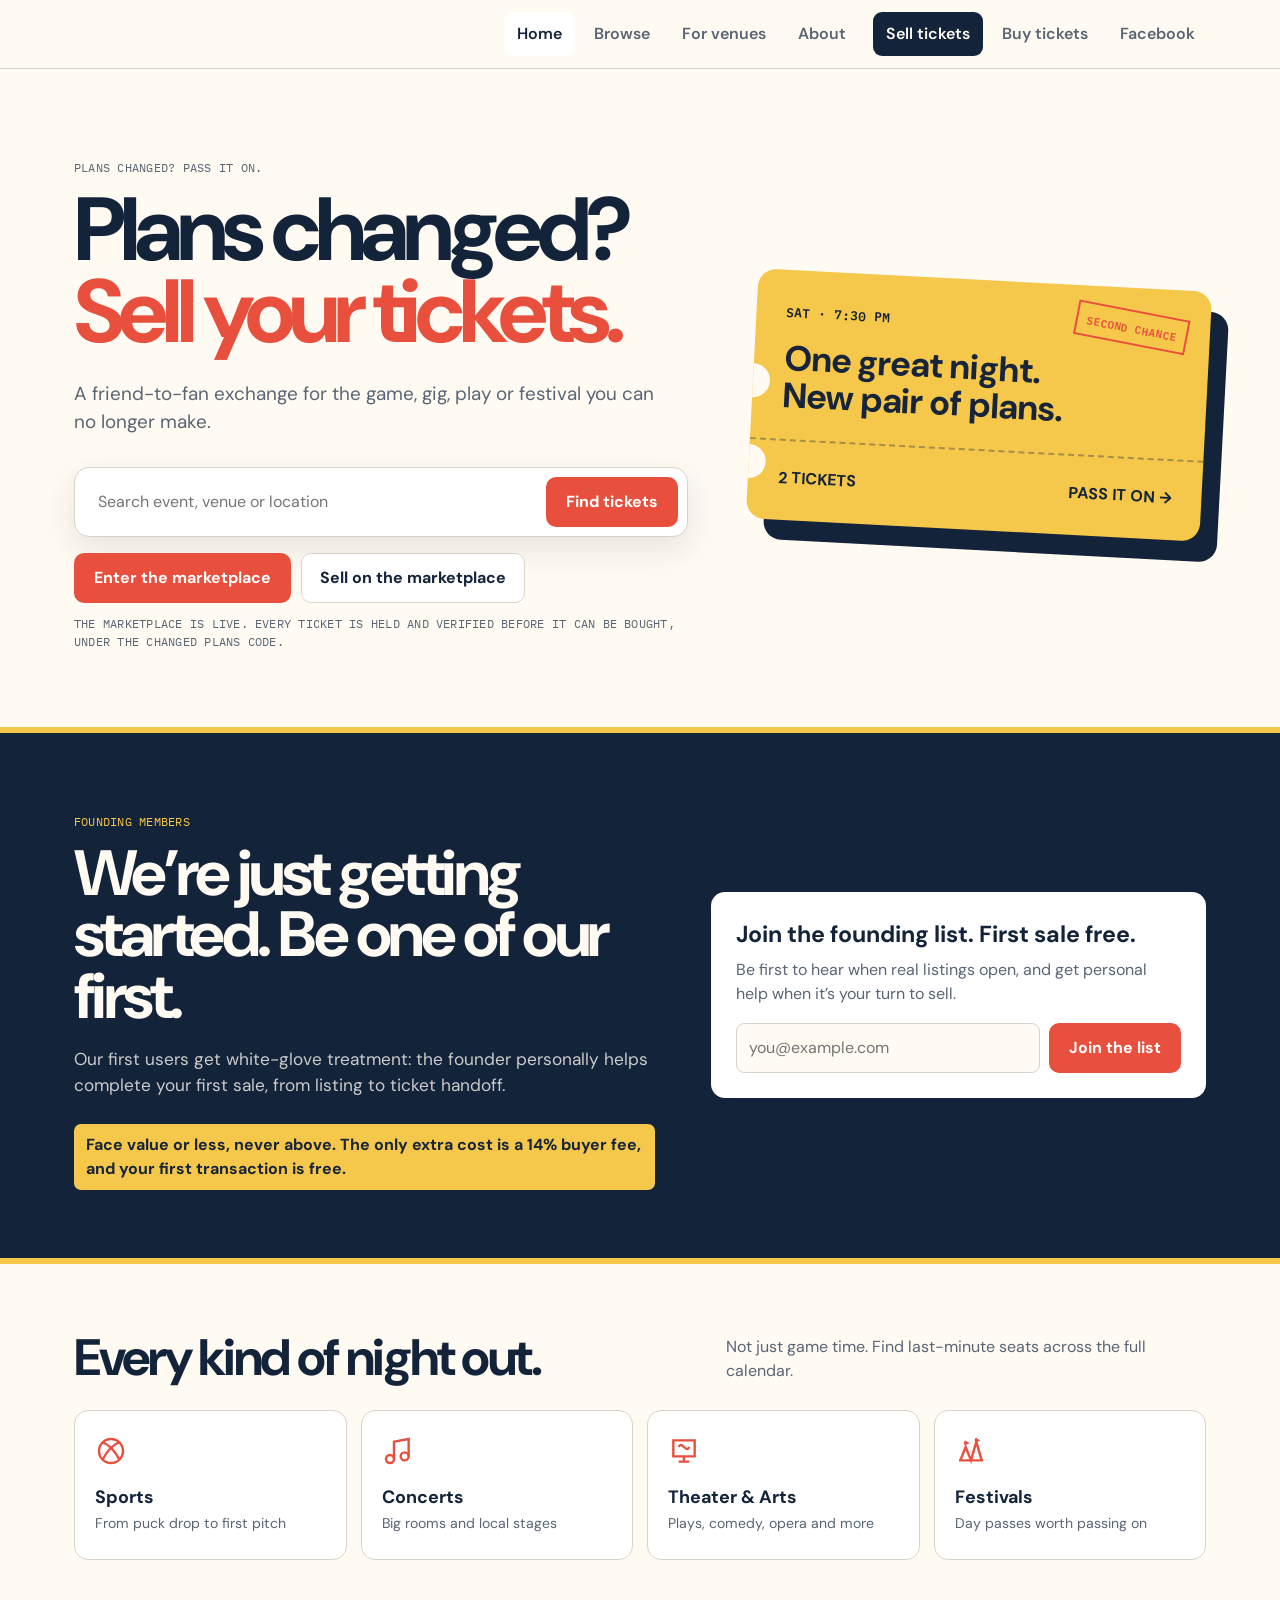
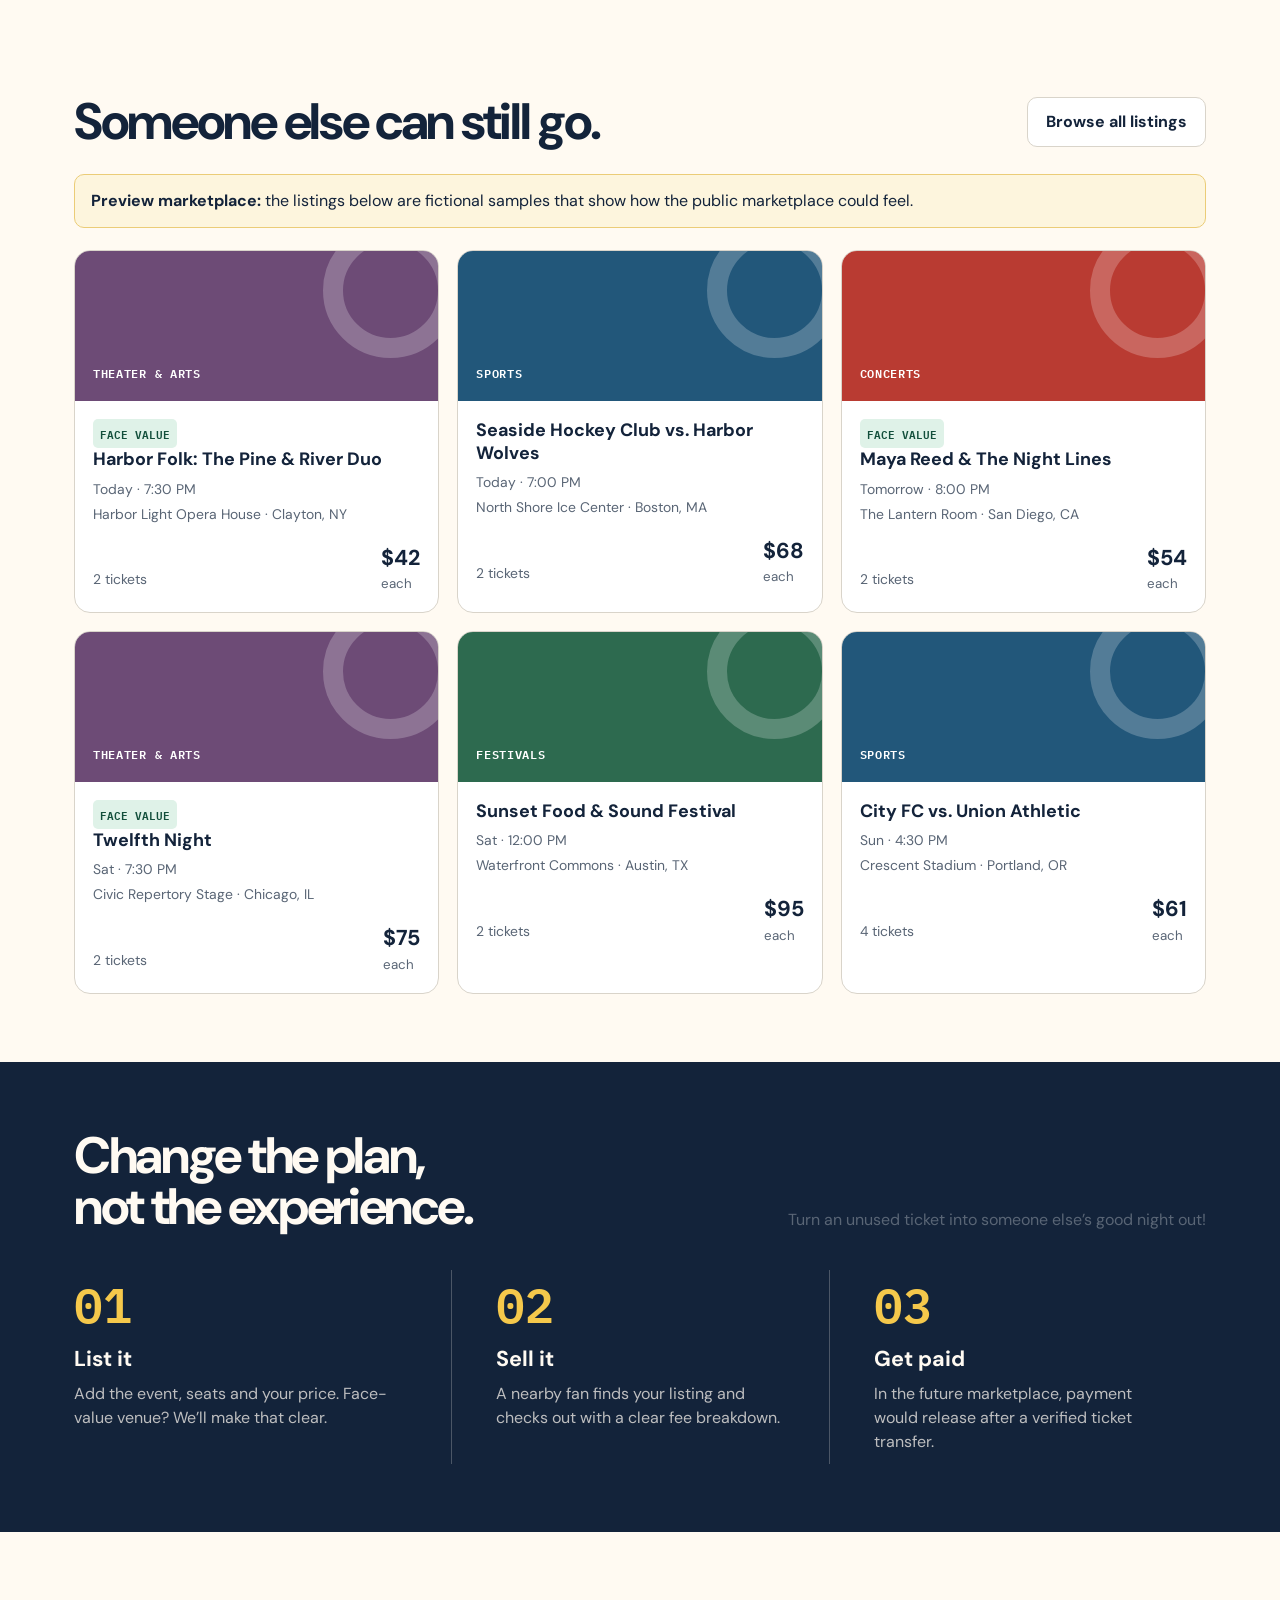
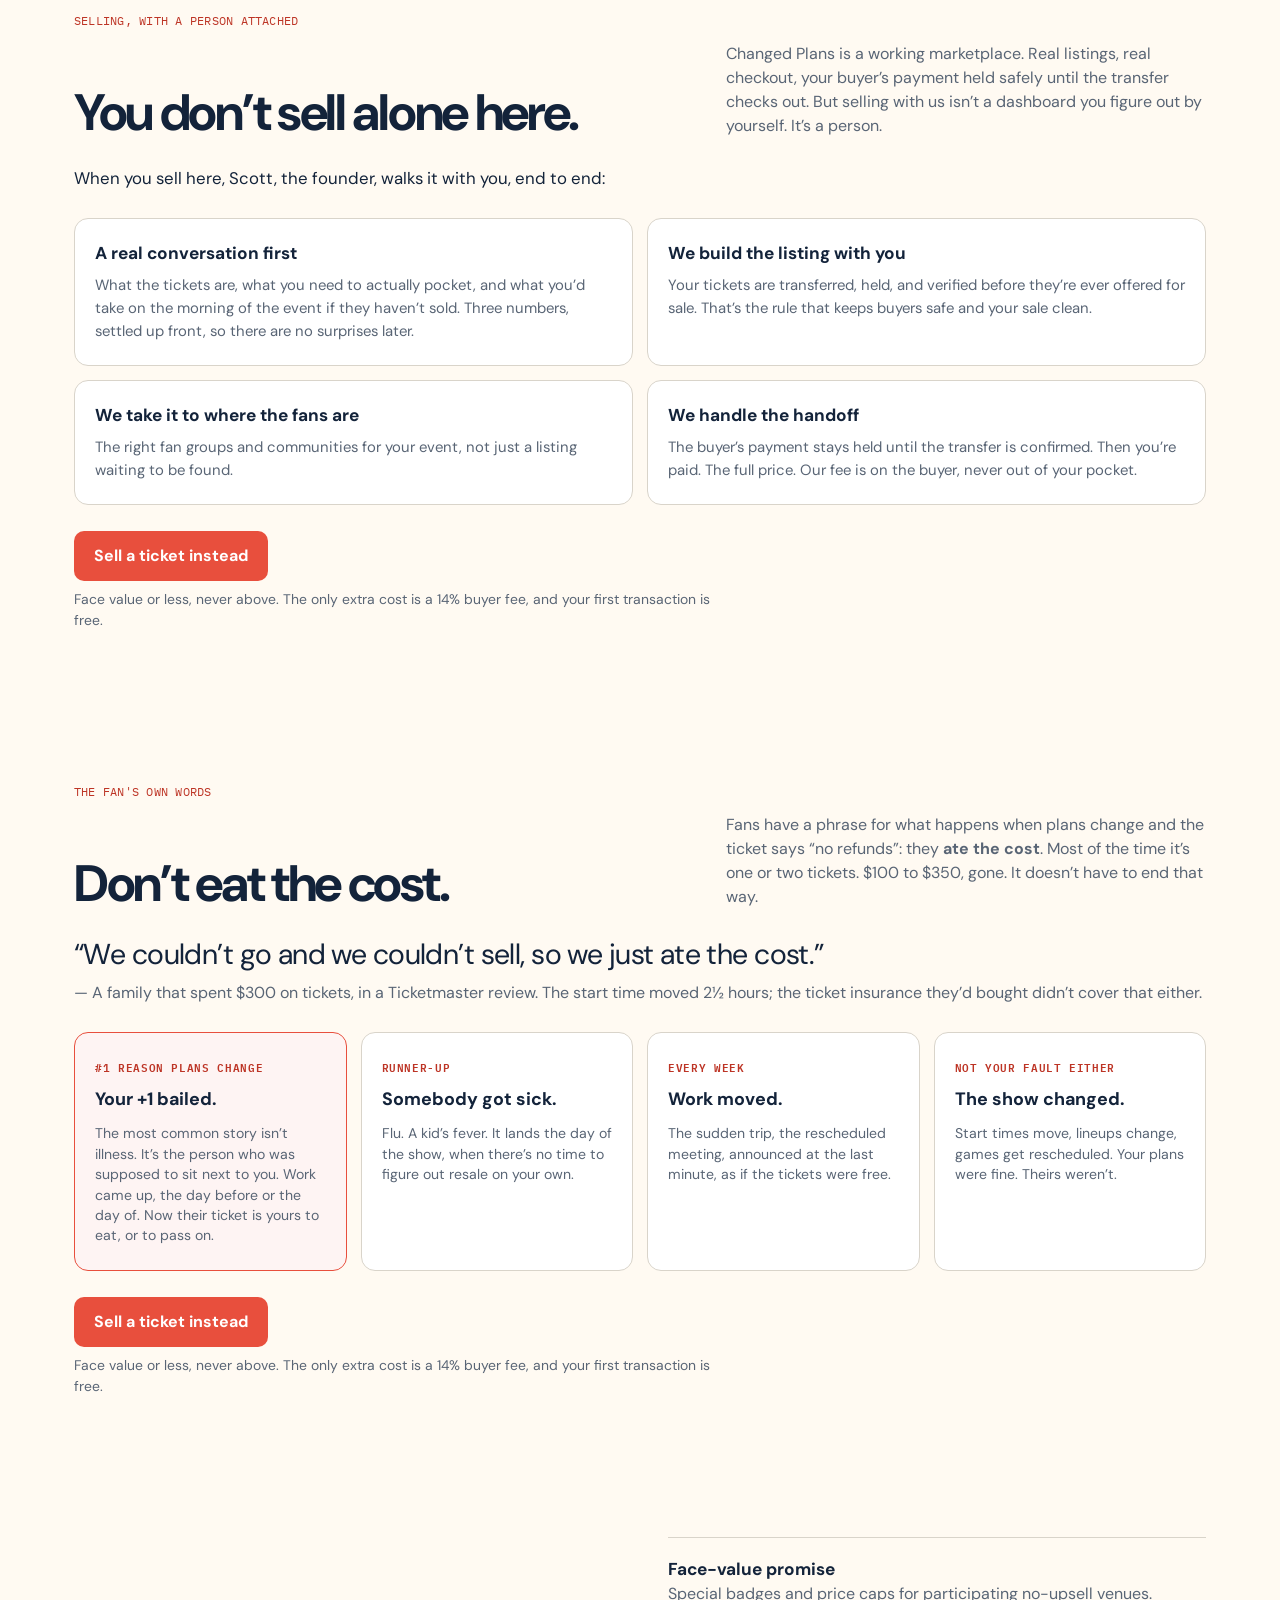
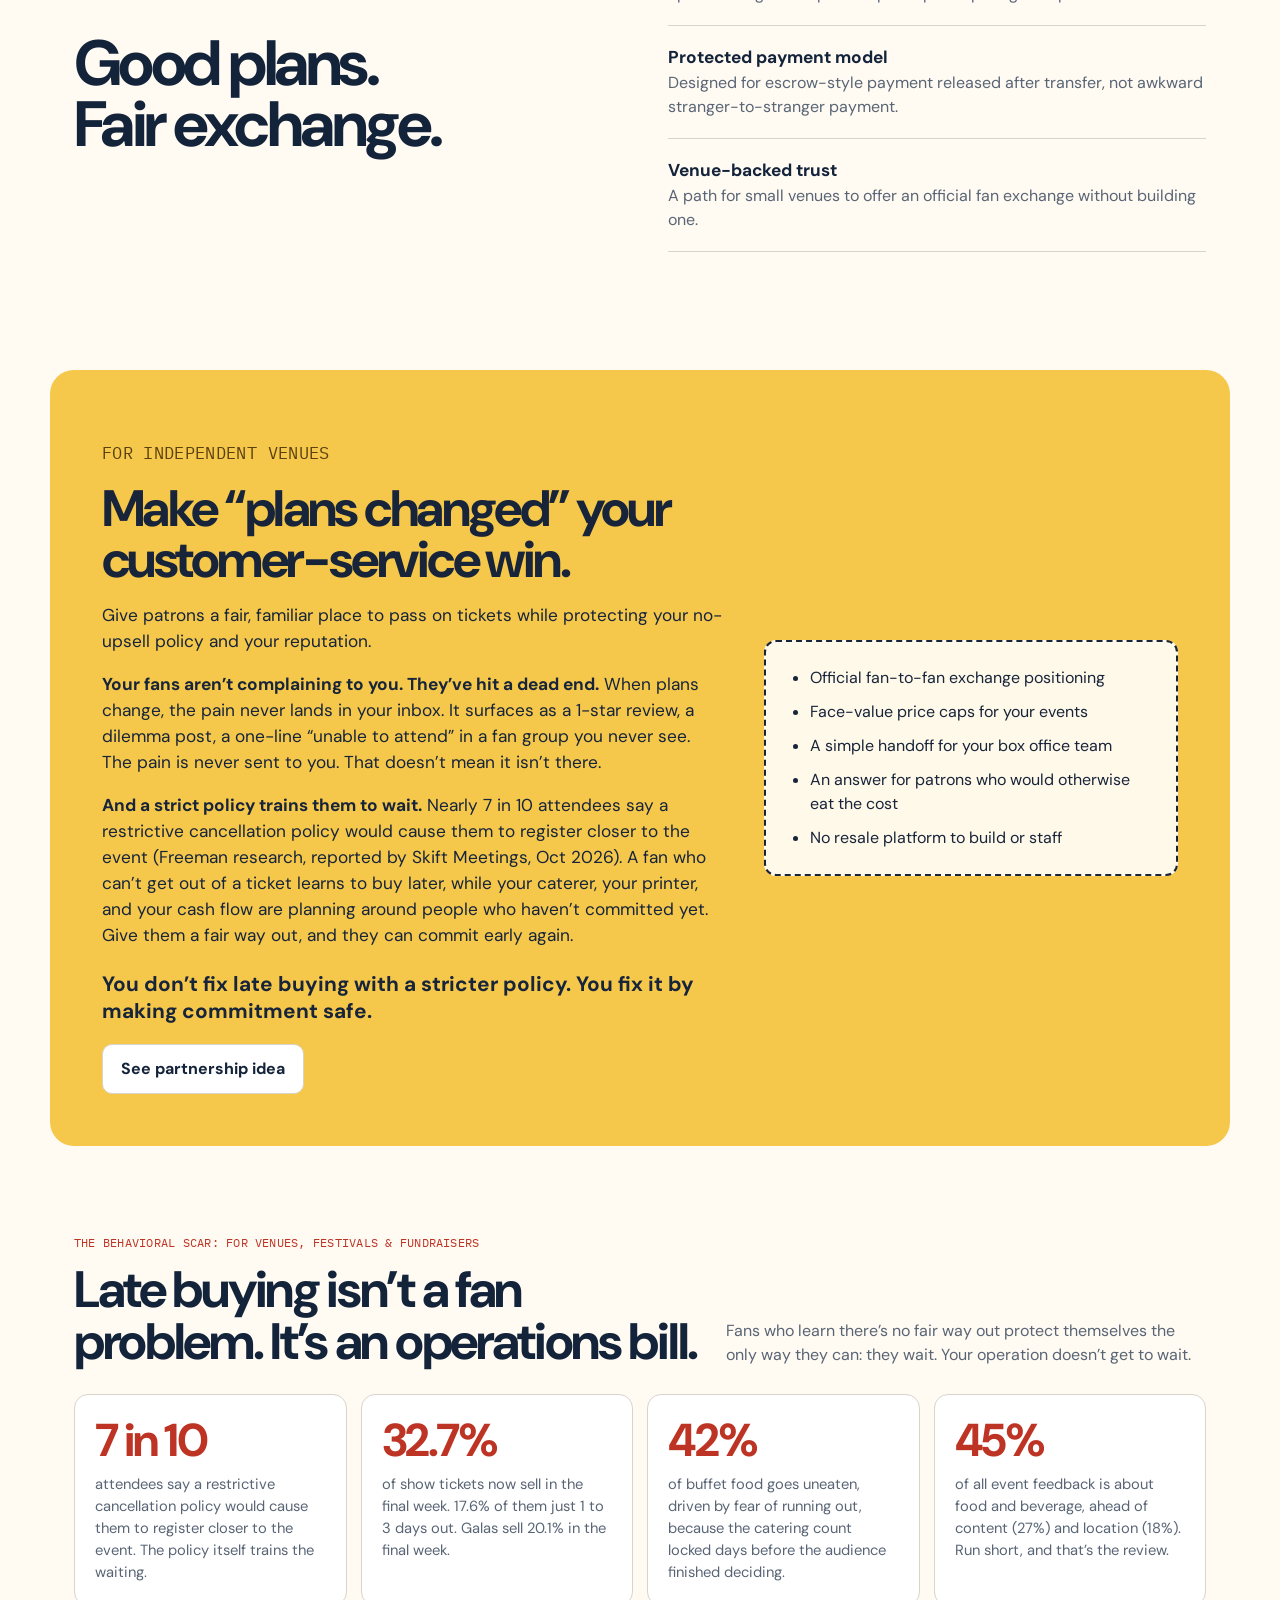
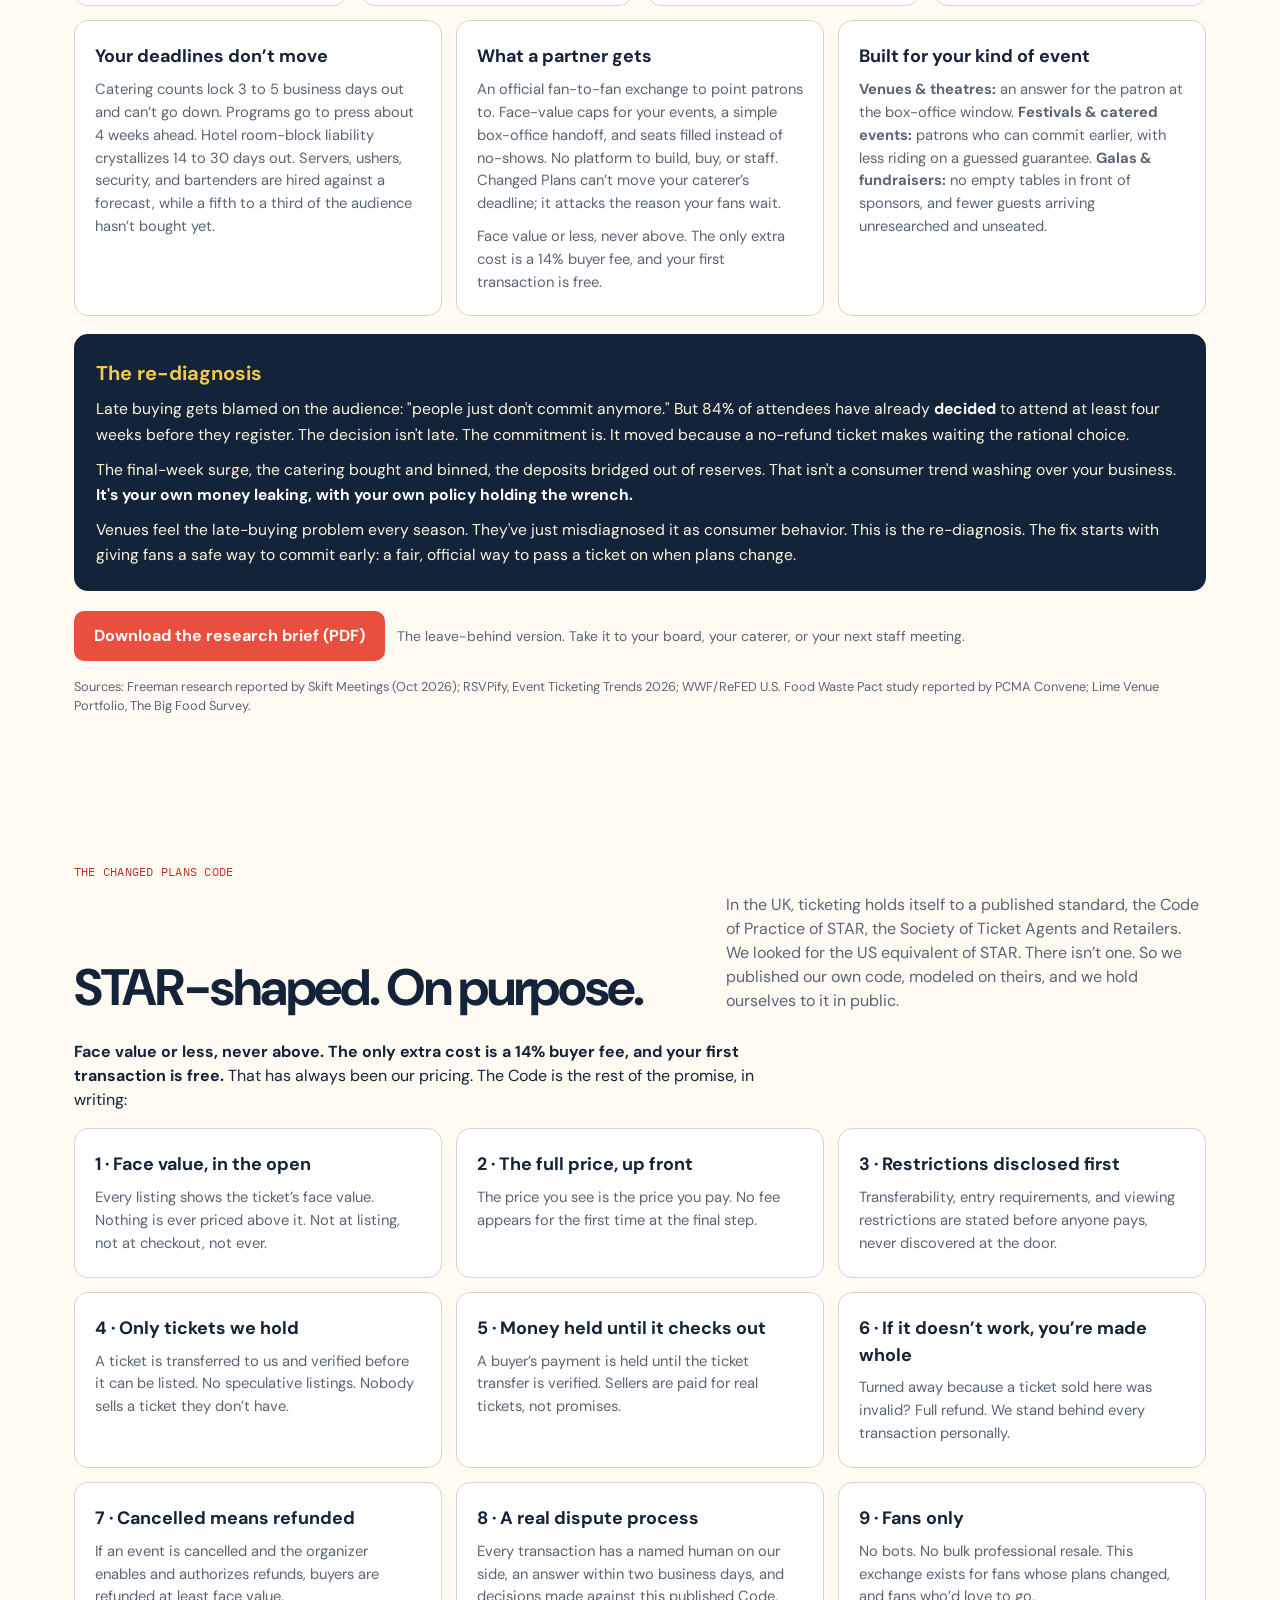
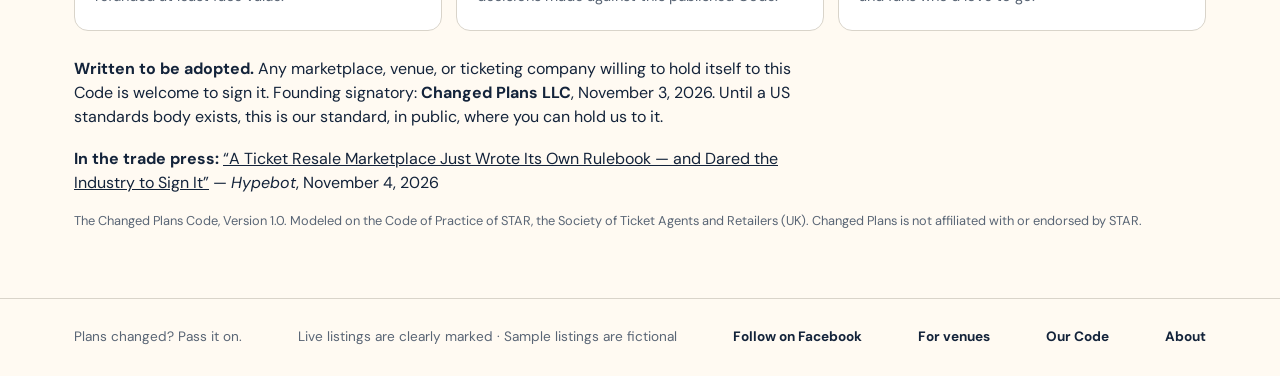
==== commit 2a3c47d6: "Add About page with founder photo and Clayton story" ====
--- a/index.html
+++ b/index.html
@@ -51,10 +51,10 @@
     .scar-diag b{color:#fff}
     .browse-head{padding:52px 0 24px}.browse-head h2,.form-page h2{font-size:clamp(2.7rem,6vw,5rem);letter-spacing:-.055em;line-height:.95;margin:0 0 16px}.filter-panel{background:var(--card);border:1px solid var(--line);padding:18px;border-radius:14px;display:grid;grid-template-columns:2fr repeat(4,1fr);gap:11px;margin-bottom:26px}.field label{display:block;font-size:.72rem;font-weight:700;color:var(--muted);margin:0 0 5px}.field input,.field select{width:100%;background:var(--paper);color:var(--ink);border:1px solid var(--line);padding:10px;border-radius:8px}.toggle-wrap{display:flex;align-items:end}.toggle-btn{width:100%;border:1px solid var(--line);background:var(--paper);color:var(--muted);padding:10px;border-radius:8px;cursor:pointer}.toggle-btn.on{background:var(--mint);color:var(--ink);border-color:transparent}.results-row{display:flex;justify-content:space-between;margin-bottom:15px}.empty{grid-column:1/-1;text-align:center;padding:60px;border:1px dashed var(--line);color:var(--muted)}
     .form-page{padding:54px 0 80px}.form-layout{display:grid;grid-template-columns:1fr .7fr;gap:44px}.form-card{background:var(--card);border:1px solid var(--line);padding:28px;border-radius:16px}.form-grid{display:grid;grid-template-columns:1fr 1fr;gap:16px}.form-grid .wide{grid-column:1/-1}.form-card label{display:block;font-weight:700;font-size:.82rem;margin:0 0 6px}.form-card input,.form-card select,.form-card textarea{width:100%;padding:12px;background:var(--paper);border:1px solid var(--line);color:var(--ink);border-radius:8px}.form-card textarea{min-height:95px;resize:vertical}.form-note{background:color-mix(in srgb,var(--yellow) 18%,var(--card));padding:22px;border-radius:12px;align-self:start}.form-note h3{margin-top:0}.form-note p,.form-note li{color:var(--muted)}.checkline{display:flex!important;gap:10px;align-items:flex-start}.checkline input{width:auto;margin-top:5px}.success-box{padding:40px 20px;text-align:center}.success-box h2{font-size:2rem;margin-bottom:8px}
-    .detail{padding:48px 0 80px}.back{border:0;background:transparent;color:var(--muted);padding:8px 0;cursor:pointer;font-weight:700}.detail-grid{display:grid;grid-template-columns:1.15fr .65fr;gap:38px;margin-top:20px}.detail-main h2{font-size:clamp(2.6rem,5vw,4.8rem);letter-spacing:-.05em;line-height:.98;margin:15px 0 18px}.detail-art{height:230px;border-radius:18px;padding:25px;display:flex;align-items:end;color:white}.detail-art .category-label{font:600 .78rem "IBM Plex Mono",monospace}.info-lines{margin-top:26px;border-top:1px solid var(--line)}.info-line{display:grid;grid-template-columns:120px 1fr;padding:14px 0;border-bottom:1px solid var(--line)}.info-line span:first-child{color:var(--muted)}.checkout-card{background:var(--card);border:1px solid var(--line);padding:25px;border-radius:16px;position:sticky;top:82px}.checkout-card h3{font-size:1.4rem;margin-top:0}.qty-row,.fee-row,.total-row{display:flex;justify-content:space-between;gap:15px;padding:11px 0}.fee-row{color:var(--muted)}.total-row{border-top:1px solid var(--line);font-weight:700;font-size:1.1rem}.seller{margin-top:18px;padding-top:18px;border-top:1px dashed var(--line)}.seller strong{display:block}.full{width:100%;margin-top:15px}.demo-flag{text-align:center;font-size:.76rem;color:var(--muted);margin:9px 0 0}
+    .detail{padding:48px 0 80px}.about-page{padding:64px 0 84px}.about-layout{display:grid;grid-template-columns:minmax(0,1.18fr) minmax(280px,.82fr);gap:58px;align-items:start}.about-copy h2{font-size:clamp(2.7rem,6vw,5rem);letter-spacing:-.055em;line-height:.95;margin:0 0 26px}.about-copy p{font-size:1.08rem;line-height:1.65;max-width:700px}.about-copy .about-open{font-size:1.3rem;font-weight:700}.about-photo{margin:8px 0 0}.about-photo img{display:block;width:100%;max-width:400px;height:auto;border-radius:18px;border:1px solid var(--line);box-shadow:14px 14px 0 var(--yellow)}.about-sign{margin-top:30px}.about-sign strong{display:block;font-size:1.15rem}.back{border:0;background:transparent;color:var(--muted);padding:8px 0;cursor:pointer;font-weight:700}.detail-grid{display:grid;grid-template-columns:1.15fr .65fr;gap:38px;margin-top:20px}.detail-main h2{font-size:clamp(2.6rem,5vw,4.8rem);letter-spacing:-.05em;line-height:.98;margin:15px 0 18px}.detail-art{height:230px;border-radius:18px;padding:25px;display:flex;align-items:end;color:white}.detail-art .category-label{font:600 .78rem "IBM Plex Mono",monospace}.info-lines{margin-top:26px;border-top:1px solid var(--line)}.info-line{display:grid;grid-template-columns:120px 1fr;padding:14px 0;border-bottom:1px solid var(--line)}.info-line span:first-child{color:var(--muted)}.checkout-card{background:var(--card);border:1px solid var(--line);padding:25px;border-radius:16px;position:sticky;top:82px}.checkout-card h3{font-size:1.4rem;margin-top:0}.qty-row,.fee-row,.total-row{display:flex;justify-content:space-between;gap:15px;padding:11px 0}.fee-row{color:var(--muted)}.total-row{border-top:1px solid var(--line);font-weight:700;font-size:1.1rem}.seller{margin-top:18px;padding-top:18px;border-top:1px dashed var(--line)}.seller strong{display:block}.full{width:100%;margin-top:15px}.demo-flag{text-align:center;font-size:.76rem;color:var(--muted);margin:9px 0 0}
     dialog{width:min(520px,calc(100% - 28px));border:1px solid var(--line);border-radius:18px;background:var(--card);color:var(--ink);padding:0;box-shadow:0 25px 80px rgba(0,0,0,.35)}dialog::backdrop{background:rgba(8,15,23,.66)}.modal{padding:28px}.modal h2{font-size:2rem;line-height:1.05;margin:0 0 12px}.modal-actions{display:flex;gap:10px;margin-top:22px}.modal-actions>*{flex:1}.confirmation{text-align:center}.confirmation .mark{width:64px;height:64px;margin:0 auto 18px;border-radius:50%;background:var(--mint);display:grid;place-items:center;font-size:1.8rem}.close-x{float:right;border:0;background:transparent;color:var(--muted);font-size:1.5rem;cursor:pointer}
     footer{border-top:1px solid var(--line);padding:28px 0;color:var(--muted);font-size:.85rem}.footer-row{display:flex;justify-content:space-between;gap:25px}.footer-row a{text-decoration:none;font-weight:700;color:var(--ink)}
-    @media(max-width:850px){.hero{padding-top:48px}.hero-grid,.founding-layout,.trust-grid,.venue,.form-layout,.detail-grid,.live-feature{grid-template-columns:1fr}.ticket-hero{margin:15px 8px 20px;transform:rotate(1.5deg)}.categories{grid-template-columns:1fr 1fr}.listing-grid{grid-template-columns:1fr 1fr}.scar-grid{grid-template-columns:1fr 1fr}.scar-lanes{grid-template-columns:1fr}.steps{grid-template-columns:1fr}.step,.step+.step{padding:20px 0;border-left:0;border-top:1px solid color-mix(in srgb,var(--paper) 24%,transparent)}.step:first-child{border-top:0}.filter-panel{grid-template-columns:1fr 1fr}.field.search-field{grid-column:1/-1}.checkout-card{position:static}.venue{margin-left:16px;margin-right:16px}.detail-grid{gap:24px}}
+    @media(max-width:850px){.hero{padding-top:48px}.hero-grid,.founding-layout,.trust-grid,.venue,.form-layout,.detail-grid,.live-feature,.about-layout{grid-template-columns:1fr}.ticket-hero{margin:15px 8px 20px;transform:rotate(1.5deg)}.categories{grid-template-columns:1fr 1fr}.listing-grid{grid-template-columns:1fr 1fr}.scar-grid{grid-template-columns:1fr 1fr}.scar-lanes{grid-template-columns:1fr}.steps{grid-template-columns:1fr}.step,.step+.step{padding:20px 0;border-left:0;border-top:1px solid color-mix(in srgb,var(--paper) 24%,transparent)}.step:first-child{border-top:0}.filter-panel{grid-template-columns:1fr 1fr}.field.search-field{grid-column:1/-1}.checkout-card{position:static}.venue{margin-left:16px;margin-right:16px}.detail-grid{gap:24px}}
     @media(max-width:560px){.nav{padding:9px 12px;overflow:hidden}.nav button,.nav a{padding:9px 8px;font-size:.82rem}.nav .sell-nav{margin-left:2px}.wrap{padding:0 17px}.hero{padding:38px 0 45px}.hero-grid{gap:27px}.hero h1{font-size:3.65rem}.searchbar,.founding-fields{grid-template-columns:1fr}.founding-layout{gap:28px}.founding-form{padding:20px}.ticket-hero{padding:24px;box-shadow:10px 12px 0 var(--ink)}section{padding:48px 0}.section-head{display:block}.section-head p{margin-top:12px}.categories{grid-template-columns:1fr 1fr;gap:10px}.cat{min-height:125px;padding:17px}.scar-grid{grid-template-columns:1fr}.listing-grid{grid-template-columns:1fr}.listing-art{height:126px}.venue{padding:30px 23px;border-radius:16px}.filter-panel{grid-template-columns:1fr}.field.search-field{grid-column:auto}.form-grid{grid-template-columns:1fr}.form-grid .wide{grid-column:auto}.form-card{padding:20px}.info-line{grid-template-columns:90px 1fr}.footer-row{display:block}.footer-row>*{display:block;margin-top:8px}}
     @media(prefers-reduced-motion:reduce){html{scroll-behavior:auto}.listing{transition:none}}
   </style>
@@ -65,6 +65,7 @@
       <button data-go="home" class="active">Home</button>
       <button data-go="browse">Browse</button>
       <button data-scroll="venues">For venues</button>
+      <button data-go="about">About</button>
       <button data-go="sell" class="sell-nav">Sell tickets</button>
       <a href="/app/">Buy tickets</a>
       <a href="https://www.facebook.com/61595669126024" target="_blank" rel="noopener">Facebook</a>
@@ -265,11 +266,34 @@
       </div></div>
     </div>
 
+    <div id="about" class="page">
+      <section class="about-page">
+        <div class="wrap about-layout">
+          <div class="about-copy">
+            <p class="micro">ABOUT CHANGED PLANS</p>
+            <h2>About Changed Plans</h2>
+            <p class="about-open">myplanschanged.com started at the Clayton Opera House.</p>
+            <p>Last summer my wife and I had tickets to see Kevin Bacon and his brother at their sold out shows at the Clayton Opera House, Clayton, NY, not far from the cottage where we spend our summers.</p>
+            <p>Then our plans changed, the way plans do, and we could not use the tickets.</p>
+            <p>The box office could not help us. Sales were final, and the house offered no way to pass the tickets on other than giving our name to someone on their waiting list who wanted to go to the show. The big resale sites were not interested in a small house in Clayton, New York, and marking the tickets up was never something we would do.</p>
+            <p>So we did it by hand, sort of, the best way we knew how. We waited for someone to call us, hopefully. The Clayton Opera House's patron had to call a complete stranger.</p>
+            <p>We worked out a Venmo payment at face value. We had to negotiate who would do what first. Would we send them the tickets and risk losing the tickets and never getting the money. Or them send us the money first, and risk losing the money without ever getting the tickets. And then them hoping for the best at the door.</p>
+            <p>It was awkward for both of us.</p>
+            <p>Nobody should have to pass a ticket that way. So I built the way out I wished we had.</p>
+            <p>Changed Plans (myplanschanged.com) is a fan to fan exchange where tickets move at face value or less, never above. The buyer's money is held until the ticket transfer is verified, so neither stranger has to go first. Nothing is listed until we hold the ticket and verify the transfer, and the rules are published as the Changed Plans Code, so anyone can hold us to them.</p>
+            <p>Face value or less, never above. The only extra cost is a 14% buyer fee (so we can keep the lights on, as well as pay Stripe for the online payment capabilities), and your first transaction is free.</p>
+            <p class="about-sign"><strong>Scott Bishop</strong>Founder, Changed Plans LLC</p>
+          </div>
+          <figure class="about-photo"><img src="scott-bishop.jpg" alt="Scott Bishop, founder of Changed Plans" width="400" height="400" /></figure>
+        </div>
+      </section>
+    </div>
+
     <div id="detail" class="page detail"><div class="wrap"><button class="back" id="backBrowse">← Back to listings</button><div id="detailContent"></div></div></div>
   </main>
 
   <dialog id="demoDialog"><div class="modal" id="modalContent"></div></dialog>
-  <footer><div class="wrap footer-row"><span>Plans changed? Pass it on.</span><span>Live listings are clearly marked · Sample listings are fictional</span><a href="https://www.facebook.com/61595669126024" target="_blank" rel="noopener">Follow on Facebook</a><a href="#venues" data-go="home" data-home-scroll="venues">For venues</a><a href="#code" data-go="home" data-home-scroll="code">Our Code</a></div></footer>
+  <footer><div class="wrap footer-row"><span>Plans changed? Pass it on.</span><span>Live listings are clearly marked · Sample listings are fictional</span><a href="https://www.facebook.com/61595669126024" target="_blank" rel="noopener">Follow on Facebook</a><a href="#venues" data-go="home" data-home-scroll="venues">For venues</a><a href="#code" data-go="home" data-home-scroll="code">Our Code</a><a href="#about" data-go="about">About</a></div></footer>
 <script>
 (function(){
   var listings=[
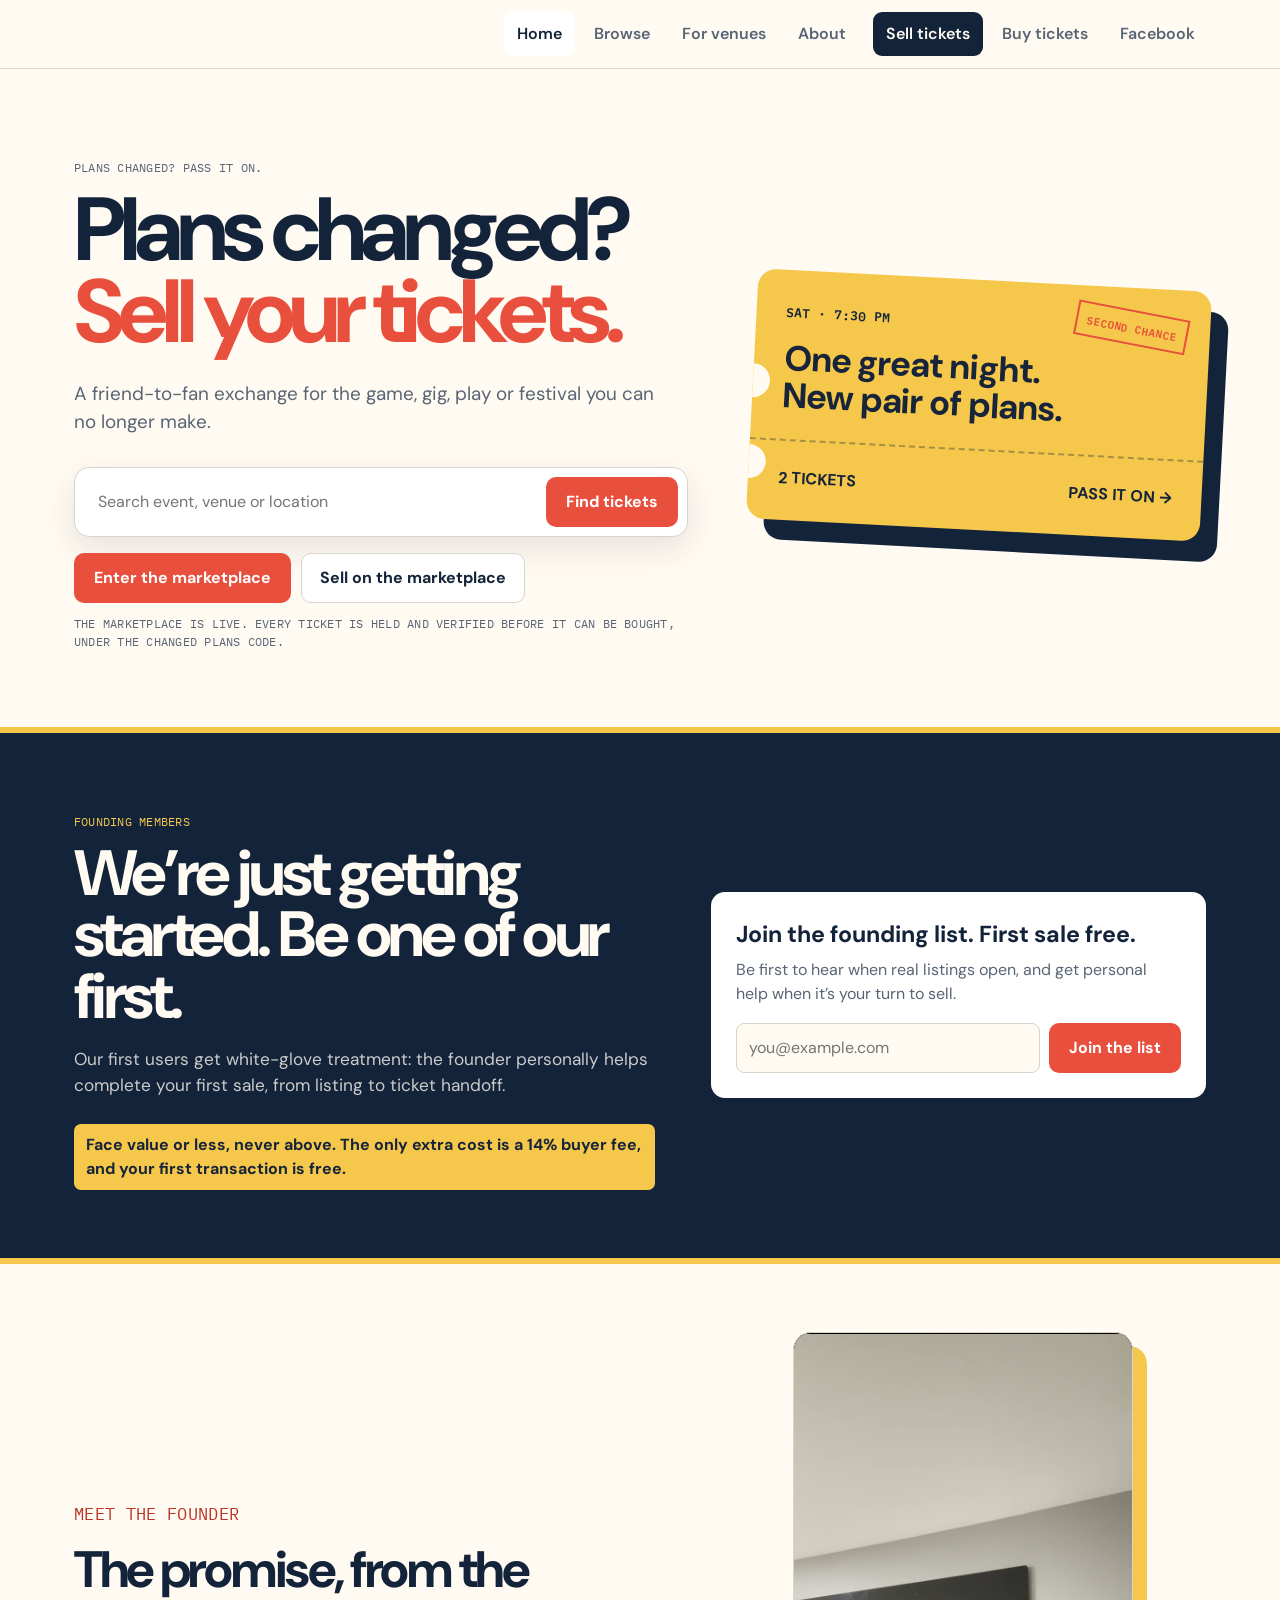
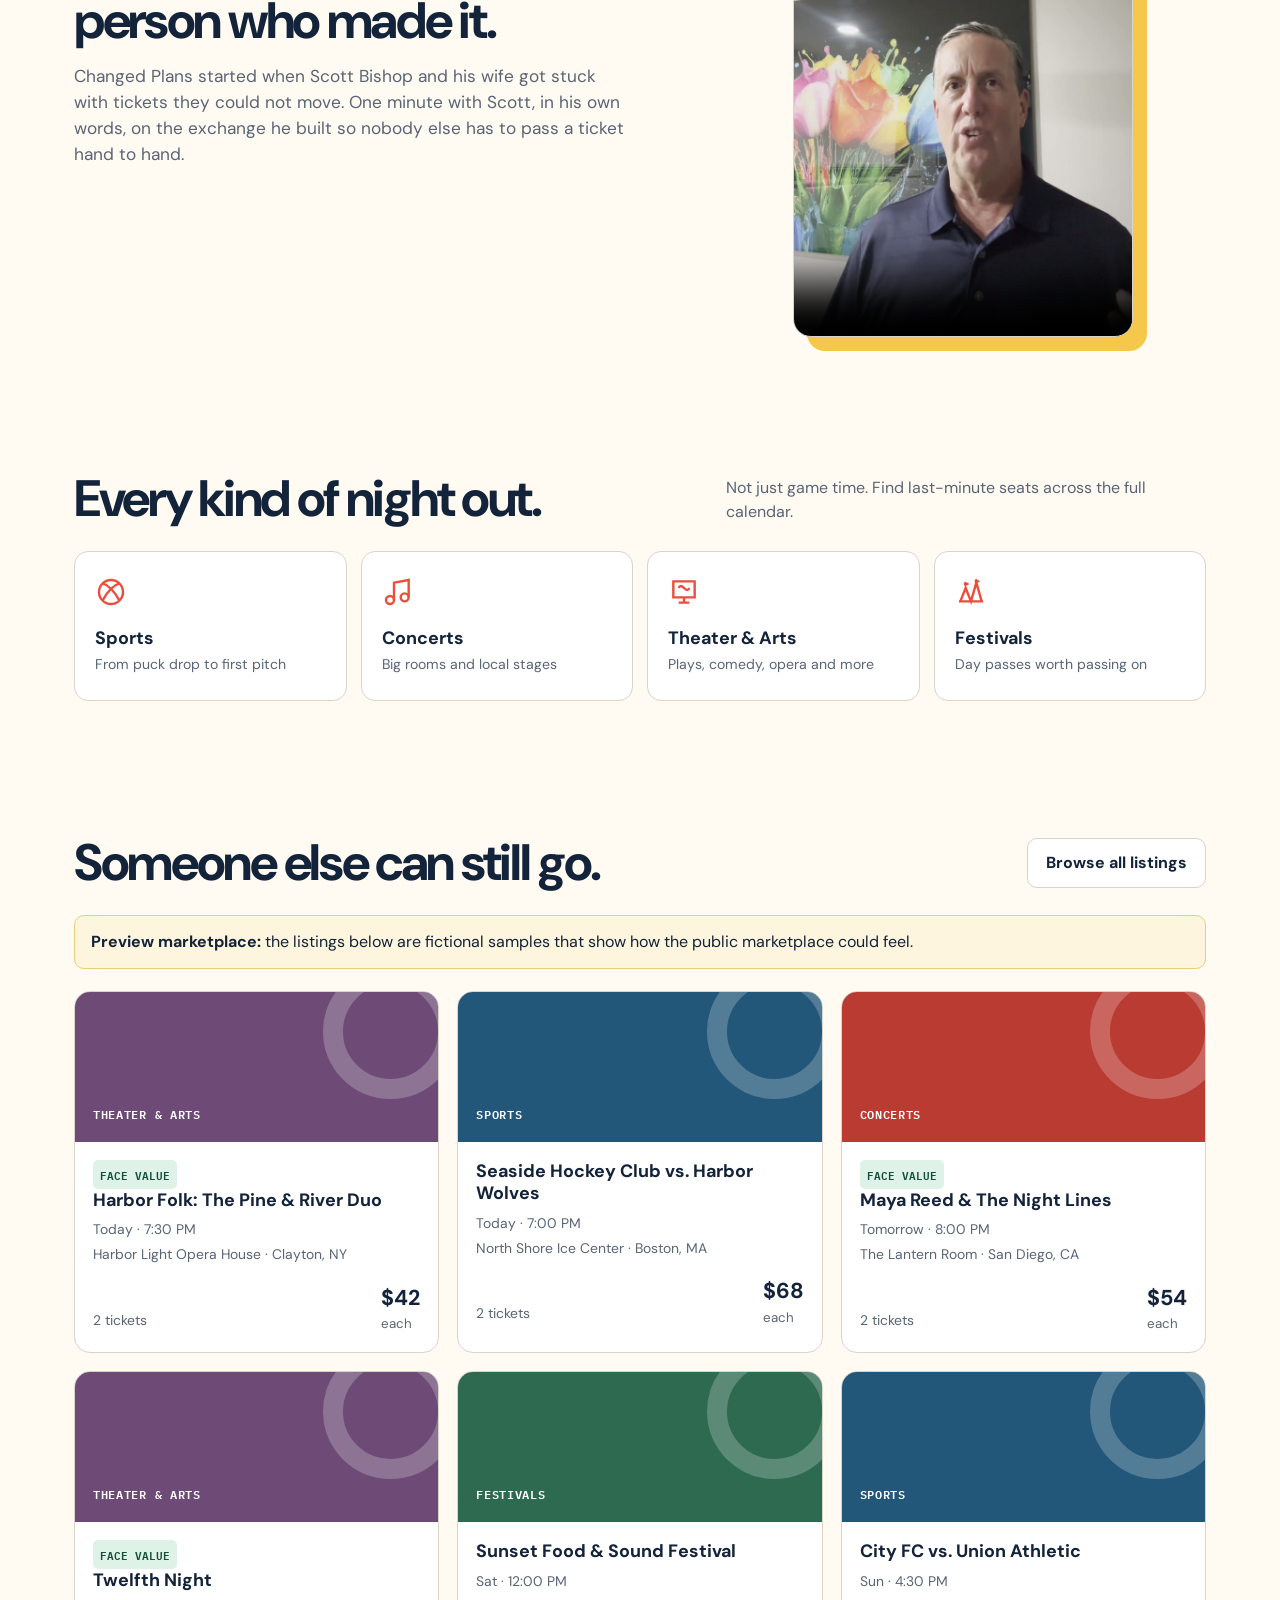
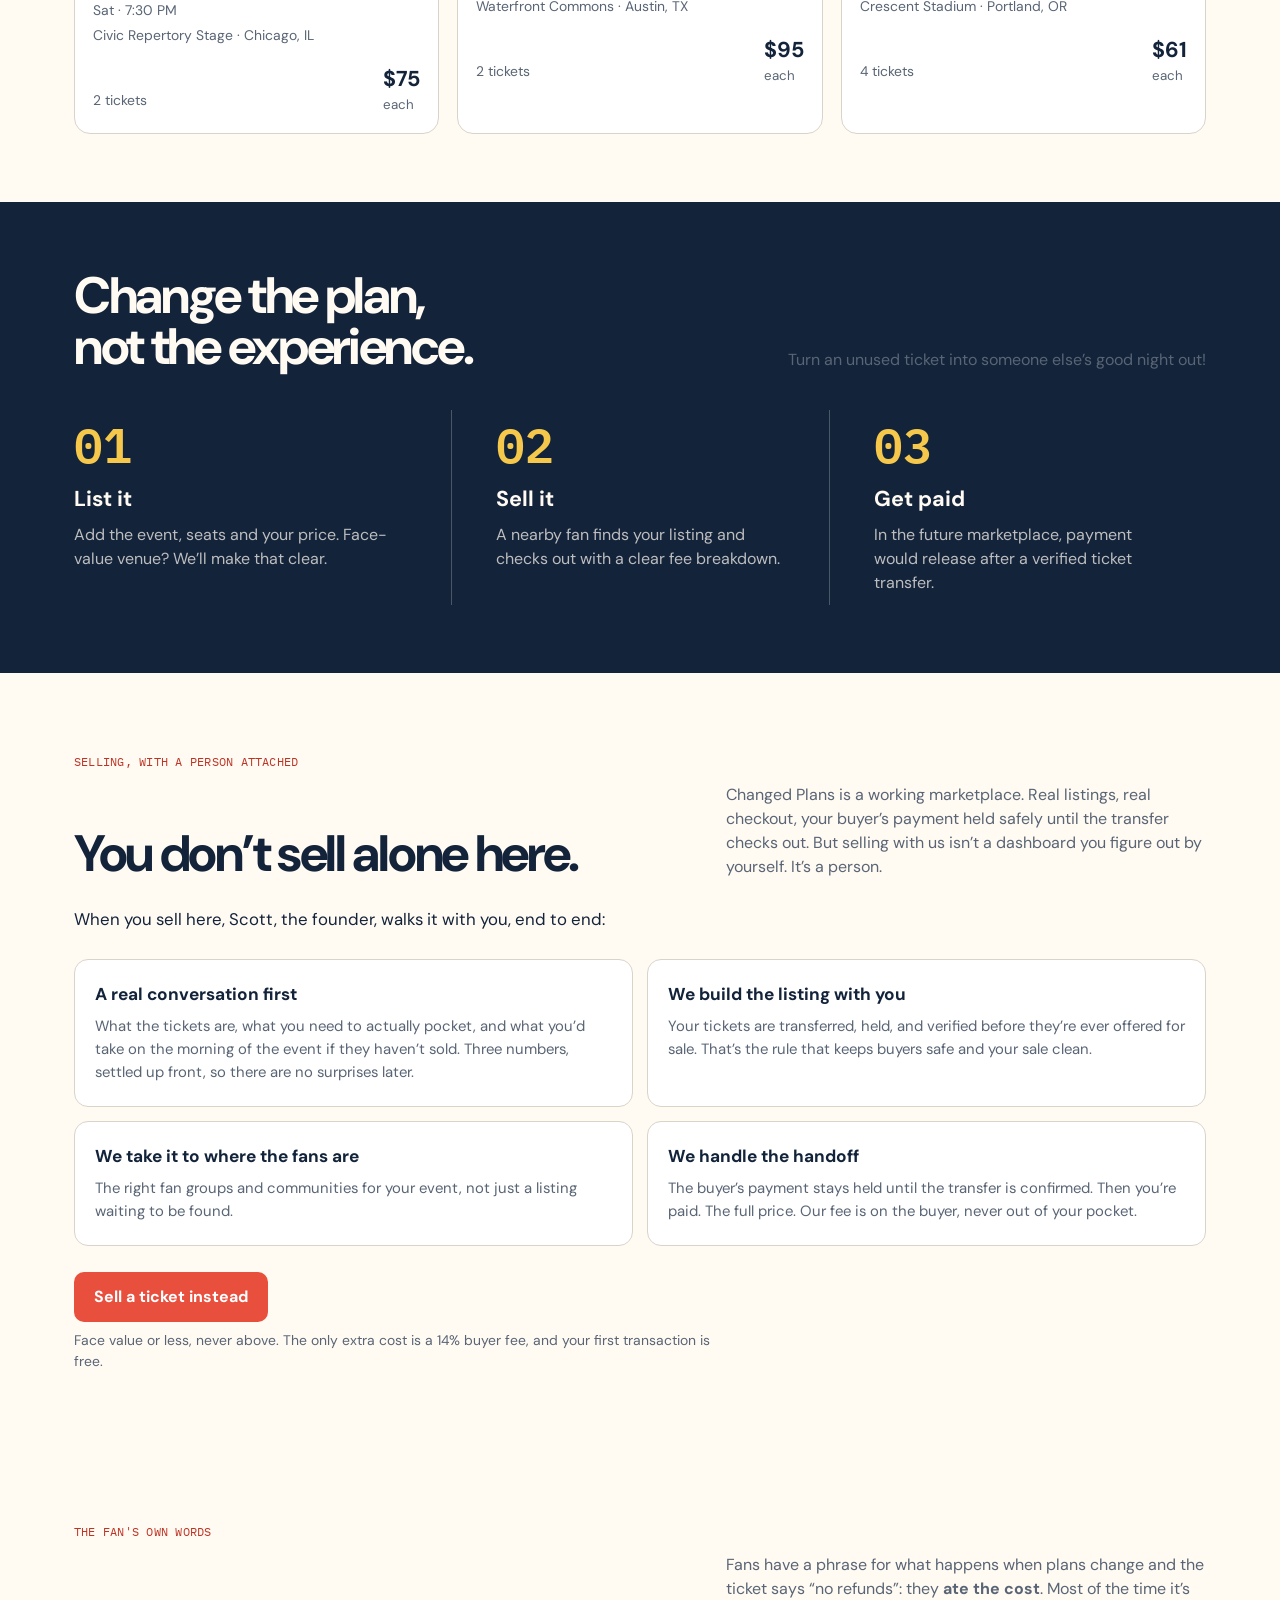
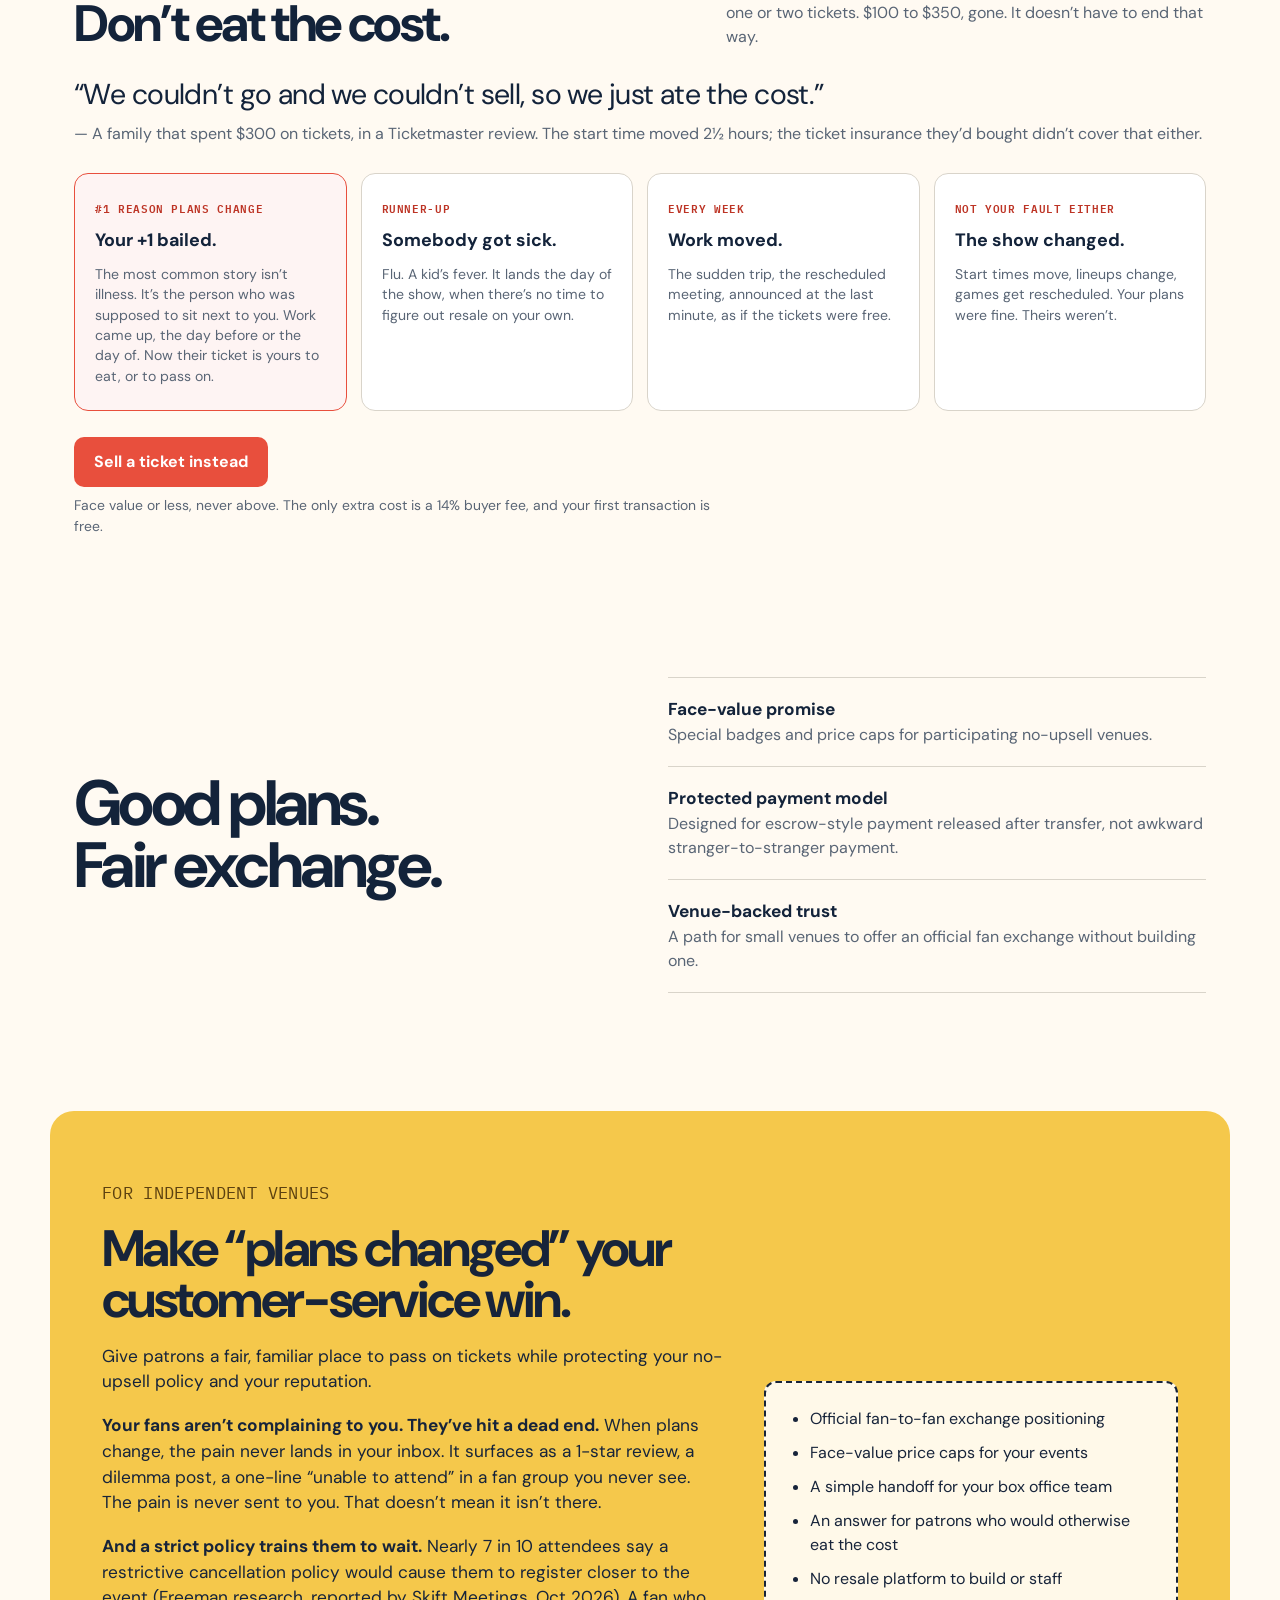
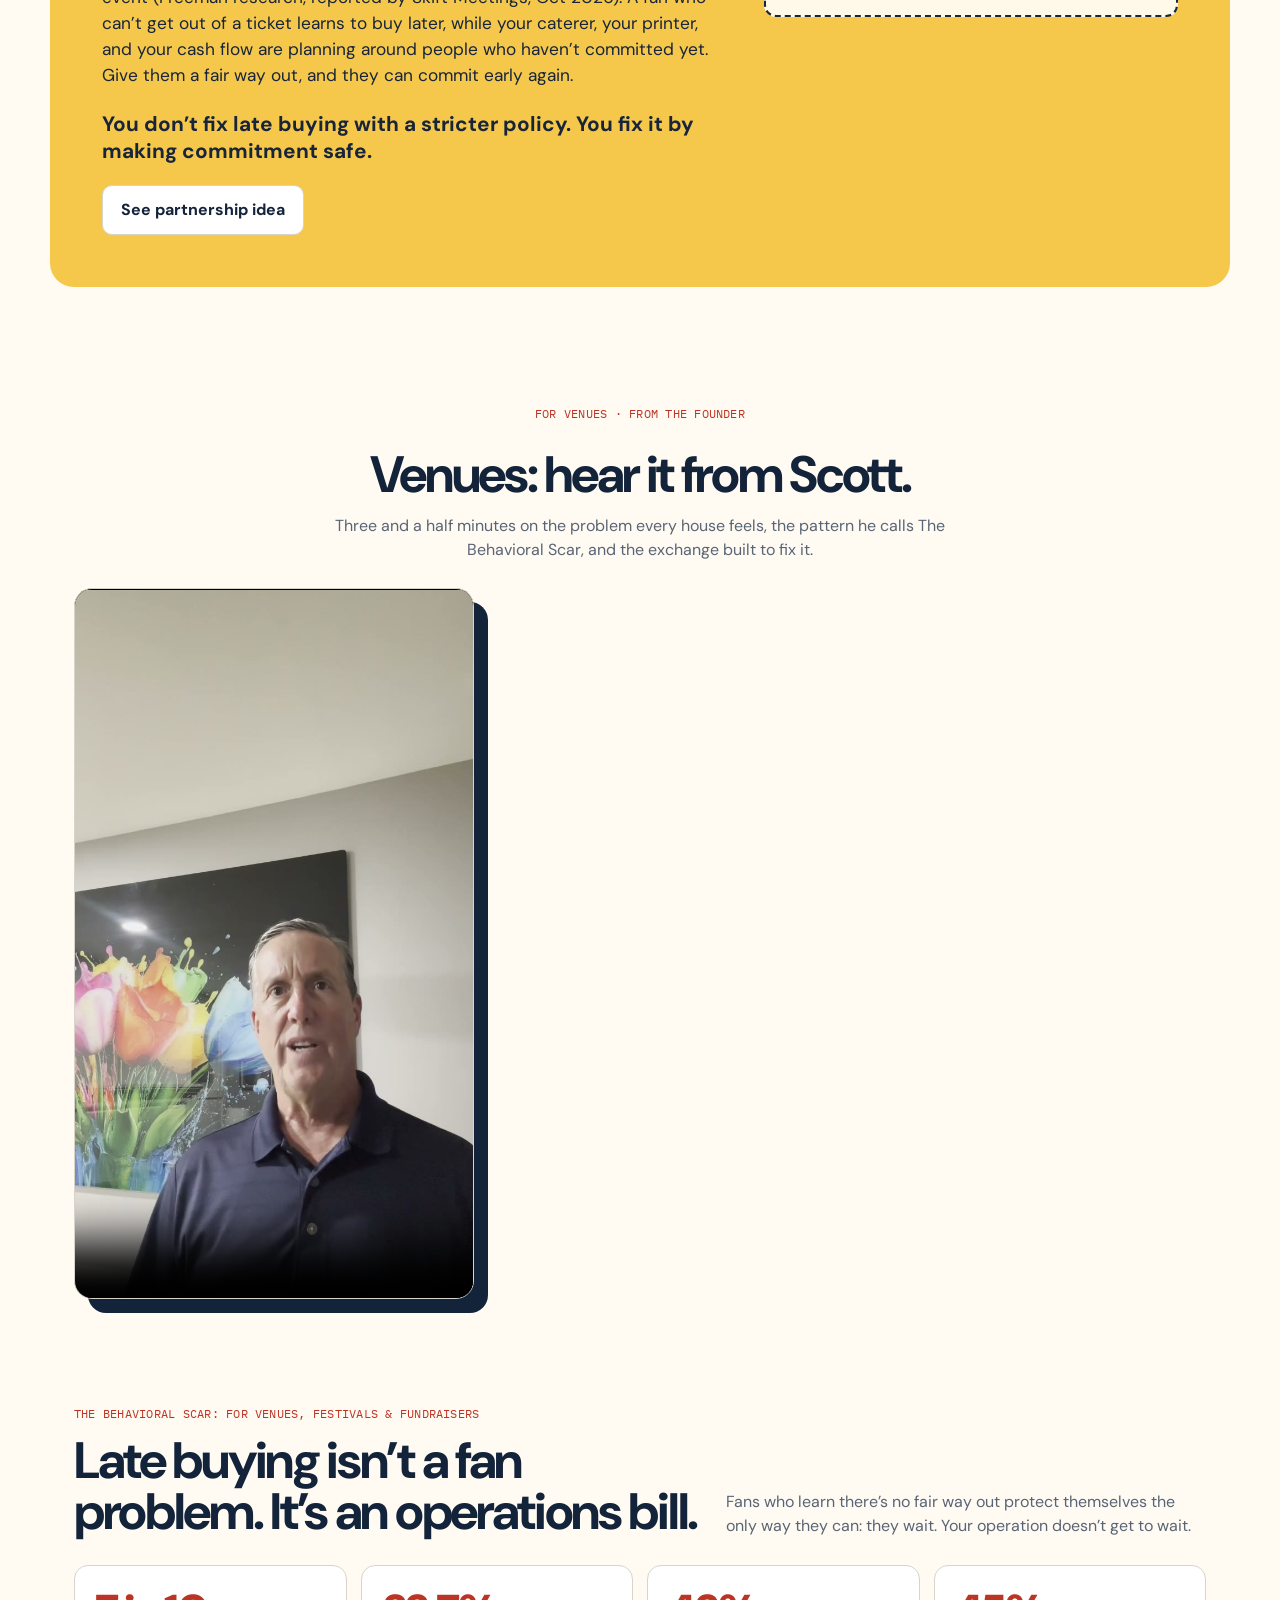
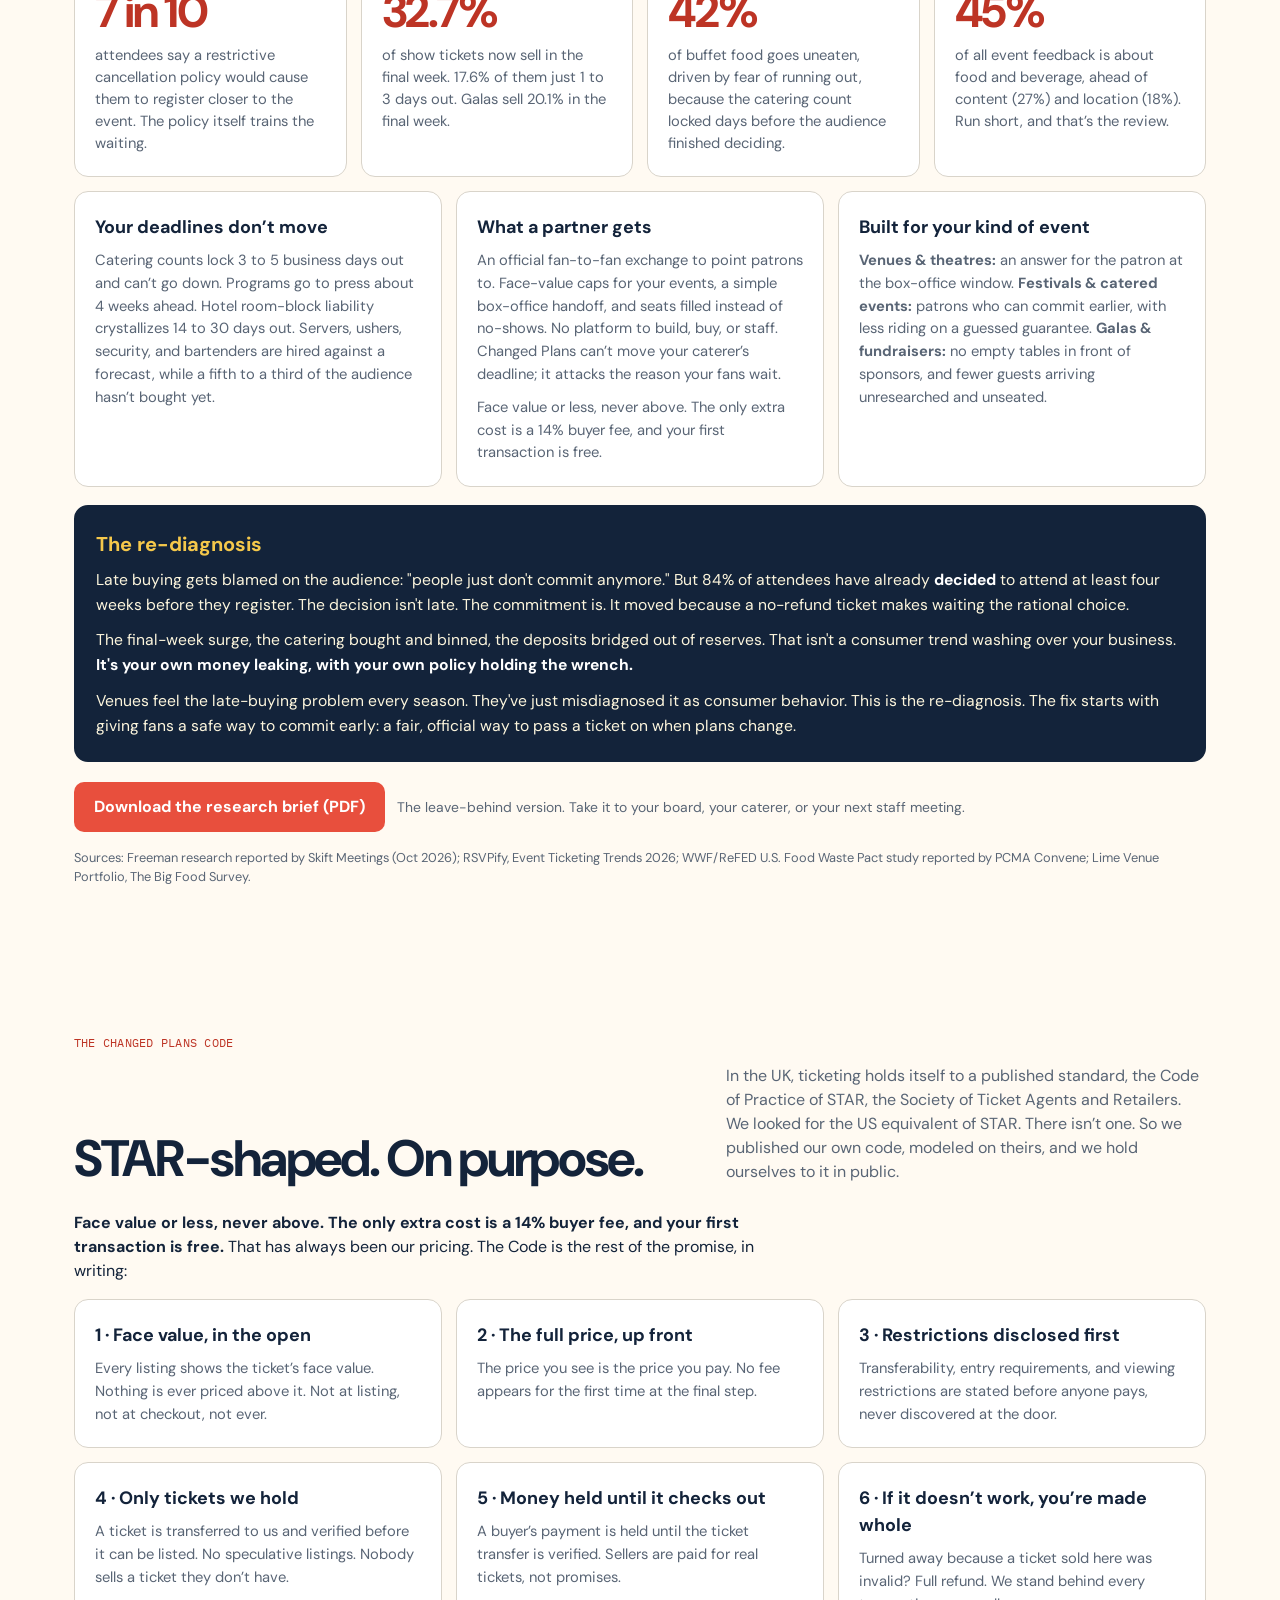
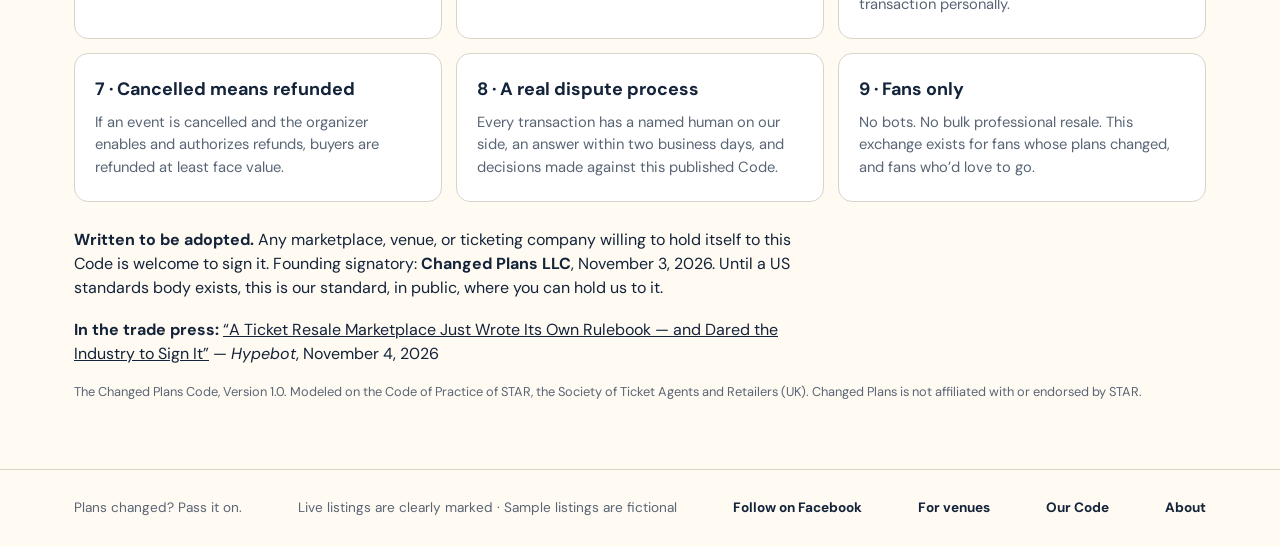
==== commit 82917f15: "Add founder videos to home page (fan band + venue section)" ====
--- a/index.html
+++ b/index.html
@@ -53,6 +53,7 @@
     .form-page{padding:54px 0 80px}.form-layout{display:grid;grid-template-columns:1fr .7fr;gap:44px}.form-card{background:var(--card);border:1px solid var(--line);padding:28px;border-radius:16px}.form-grid{display:grid;grid-template-columns:1fr 1fr;gap:16px}.form-grid .wide{grid-column:1/-1}.form-card label{display:block;font-weight:700;font-size:.82rem;margin:0 0 6px}.form-card input,.form-card select,.form-card textarea{width:100%;padding:12px;background:var(--paper);border:1px solid var(--line);color:var(--ink);border-radius:8px}.form-card textarea{min-height:95px;resize:vertical}.form-note{background:color-mix(in srgb,var(--yellow) 18%,var(--card));padding:22px;border-radius:12px;align-self:start}.form-note h3{margin-top:0}.form-note p,.form-note li{color:var(--muted)}.checkline{display:flex!important;gap:10px;align-items:flex-start}.checkline input{width:auto;margin-top:5px}.success-box{padding:40px 20px;text-align:center}.success-box h2{font-size:2rem;margin-bottom:8px}
     .detail{padding:48px 0 80px}.about-page{padding:64px 0 84px}.about-layout{display:grid;grid-template-columns:minmax(0,1.18fr) minmax(280px,.82fr);gap:58px;align-items:start}.about-copy h2{font-size:clamp(2.7rem,6vw,5rem);letter-spacing:-.055em;line-height:.95;margin:0 0 26px}.about-copy p{font-size:1.08rem;line-height:1.65;max-width:700px}.about-copy .about-open{font-size:1.3rem;font-weight:700}.about-photo{margin:8px 0 0}.about-photo img{display:block;width:100%;max-width:400px;height:auto;border-radius:18px;border:1px solid var(--line);box-shadow:14px 14px 0 var(--yellow)}.about-sign{margin-top:30px}.about-sign strong{display:block;font-size:1.15rem}.back{border:0;background:transparent;color:var(--muted);padding:8px 0;cursor:pointer;font-weight:700}.detail-grid{display:grid;grid-template-columns:1.15fr .65fr;gap:38px;margin-top:20px}.detail-main h2{font-size:clamp(2.6rem,5vw,4.8rem);letter-spacing:-.05em;line-height:.98;margin:15px 0 18px}.detail-art{height:230px;border-radius:18px;padding:25px;display:flex;align-items:end;color:white}.detail-art .category-label{font:600 .78rem "IBM Plex Mono",monospace}.info-lines{margin-top:26px;border-top:1px solid var(--line)}.info-line{display:grid;grid-template-columns:120px 1fr;padding:14px 0;border-bottom:1px solid var(--line)}.info-line span:first-child{color:var(--muted)}.checkout-card{background:var(--card);border:1px solid var(--line);padding:25px;border-radius:16px;position:sticky;top:82px}.checkout-card h3{font-size:1.4rem;margin-top:0}.qty-row,.fee-row,.total-row{display:flex;justify-content:space-between;gap:15px;padding:11px 0}.fee-row{color:var(--muted)}.total-row{border-top:1px solid var(--line);font-weight:700;font-size:1.1rem}.seller{margin-top:18px;padding-top:18px;border-top:1px dashed var(--line)}.seller strong{display:block}.full{width:100%;margin-top:15px}.demo-flag{text-align:center;font-size:.76rem;color:var(--muted);margin:9px 0 0}
     dialog{width:min(520px,calc(100% - 28px));border:1px solid var(--line);border-radius:18px;background:var(--card);color:var(--ink);padding:0;box-shadow:0 25px 80px rgba(0,0,0,.35)}dialog::backdrop{background:rgba(8,15,23,.66)}.modal{padding:28px}.modal h2{font-size:2rem;line-height:1.05;margin:0 0 12px}.modal-actions{display:flex;gap:10px;margin-top:22px}.modal-actions>*{flex:1}.confirmation{text-align:center}.confirmation .mark{width:64px;height:64px;margin:0 auto 18px;border-radius:50%;background:var(--mint);display:grid;place-items:center;font-size:1.8rem}.close-x{float:right;border:0;background:transparent;color:var(--muted);font-size:1.5rem;cursor:pointer}
+    .founder-video{display:grid;grid-template-columns:1.1fr .9fr;gap:52px;align-items:center}.founder-video h2{font-size:clamp(2rem,4vw,3.3rem);letter-spacing:-.045em;line-height:1;margin:0 0 16px}.founder-video p{color:var(--muted);font-size:1.08rem;max-width:560px}.video-frame{justify-self:center}.video-frame video{display:block;width:min(340px,82vw);aspect-ratio:9/16;background:#000;border:1px solid var(--line);border-radius:18px;box-shadow:14px 14px 0 var(--yellow)}.venue-video{text-align:center}.venue-video h2{font-size:clamp(2rem,4vw,3.3rem);letter-spacing:-.045em;line-height:1;margin:0 0 14px}.venue-video p{color:var(--muted);max-width:640px;margin:0 auto 26px}.venue-video .video-frame video{width:min(400px,88vw);box-shadow:14px 14px 0 var(--ink)}@media(max-width:850px){.founder-video{grid-template-columns:1fr}}
     footer{border-top:1px solid var(--line);padding:28px 0;color:var(--muted);font-size:.85rem}.footer-row{display:flex;justify-content:space-between;gap:25px}.footer-row a{text-decoration:none;font-weight:700;color:var(--ink)}
     @media(max-width:850px){.hero{padding-top:48px}.hero-grid,.founding-layout,.trust-grid,.venue,.form-layout,.detail-grid,.live-feature,.about-layout{grid-template-columns:1fr}.ticket-hero{margin:15px 8px 20px;transform:rotate(1.5deg)}.categories{grid-template-columns:1fr 1fr}.listing-grid{grid-template-columns:1fr 1fr}.scar-grid{grid-template-columns:1fr 1fr}.scar-lanes{grid-template-columns:1fr}.steps{grid-template-columns:1fr}.step,.step+.step{padding:20px 0;border-left:0;border-top:1px solid color-mix(in srgb,var(--paper) 24%,transparent)}.step:first-child{border-top:0}.filter-panel{grid-template-columns:1fr 1fr}.field.search-field{grid-column:1/-1}.checkout-card{position:static}.venue{margin-left:16px;margin-right:16px}.detail-grid{gap:24px}}
     @media(max-width:560px){.nav{padding:9px 12px;overflow:hidden}.nav button,.nav a{padding:9px 8px;font-size:.82rem}.nav .sell-nav{margin-left:2px}.wrap{padding:0 17px}.hero{padding:38px 0 45px}.hero-grid{gap:27px}.hero h1{font-size:3.65rem}.searchbar,.founding-fields{grid-template-columns:1fr}.founding-layout{gap:28px}.founding-form{padding:20px}.ticket-hero{padding:24px;box-shadow:10px 12px 0 var(--ink)}section{padding:48px 0}.section-head{display:block}.section-head p{margin-top:12px}.categories{grid-template-columns:1fr 1fr;gap:10px}.cat{min-height:125px;padding:17px}.scar-grid{grid-template-columns:1fr}.listing-grid{grid-template-columns:1fr}.listing-art{height:126px}.venue{padding:30px 23px;border-radius:16px}.filter-panel{grid-template-columns:1fr}.field.search-field{grid-column:auto}.form-grid{grid-template-columns:1fr}.form-grid .wide{grid-column:auto}.form-card{padding:20px}.info-line{grid-template-columns:90px 1fr}.footer-row{display:block}.footer-row>*{display:block;margin-top:8px}}
@@ -115,6 +116,16 @@
         </div>
       </section>
       <section>
+        <div class="wrap founder-video">
+          <div>
+            <p class="micro" style="color:var(--red-dark)">MEET THE FOUNDER</p>
+            <h2>The promise, from the person who made it.</h2>
+            <p>Changed Plans started when Scott Bishop and his wife got stuck with tickets they could not move. One minute with Scott, in his own words, on the exchange he built so nobody else has to pass a ticket hand to hand.</p>
+          </div>
+          <div class="video-frame"><video controls preload="none" playsinline poster="fan-video-poster.jpg" aria-label="Scott Bishop introduces Changed Plans"><source src="fan-video.mp4" type="video/mp4" /></video></div>
+        </div>
+      </section>
+      <section>
         <div class="wrap">
           <div class="section-head"><h2>Every kind of night out.</h2><p>Not just game time. Find last-minute seats across the full calendar.</p></div>
           <div class="categories">
@@ -177,6 +188,14 @@
         <div class="trust-item"><strong>Venue-backed trust</strong><span>A path for small venues to offer an official fan exchange without building one.</span></div>
       </div></div></section>
       <section id="venues" class="venue wrap"><div><p class="micro" style="color:#5c4110">FOR INDEPENDENT VENUES</p><h2>Make “plans changed” your customer-service win.</h2><p>Give patrons a fair, familiar place to pass on tickets while protecting your no-upsell policy and your reputation.</p><p><strong>Your fans aren’t complaining to you. They’ve hit a dead end.</strong> When plans change, the pain never lands in your inbox. It surfaces as a 1-star review, a dilemma post, a one-line “unable to attend” in a fan group you never see. The pain is never sent to you. That doesn’t mean it isn’t there.</p><p><strong>And a strict policy trains them to wait.</strong> Nearly 7 in 10 attendees say a restrictive cancellation policy would cause them to register closer to the event (Freeman research, reported by Skift Meetings, Oct 2026). A fan who can’t get out of a ticket learns to buy later, while your caterer, your printer, and your cash flow are planning around people who haven’t committed yet. Give them a fair way out, and they can commit early again.</p><p class="venue-pitch">You don’t fix late buying with a stricter policy. You fix it by making commitment safe.</p><button class="secondary" id="venueInterest">See partnership idea</button></div><div class="venue-card"><ul><li>Official fan-to-fan exchange positioning</li><li>Face-value price caps for your events</li><li>A simple handoff for your box office team</li><li>An answer for patrons who would otherwise eat the cost</li><li>No resale platform to build or staff</li></ul></div></section>
+      <section class="venue-video">
+        <div class="wrap">
+          <p class="micro" style="color:var(--red-dark)">FOR VENUES · FROM THE FOUNDER</p>
+          <h2>Venues: hear it from Scott.</h2>
+          <p>Three and a half minutes on the problem every house feels, the pattern he calls The Behavioral Scar, and the exchange built to fix it.</p>
+          <div class="video-frame"><video controls preload="none" playsinline poster="venue-video-poster.jpg" aria-label="Scott Bishop explains Changed Plans for venues"><source src="venue-video.mp4" type="video/mp4" /></video></div>
+        </div>
+      </section>
       <section class="scar">
         <div class="wrap">
           <p class="micro" style="color:var(--red-dark)">THE BEHAVIORAL SCAR: FOR VENUES, FESTIVALS &amp; FUNDRAISERS</p>
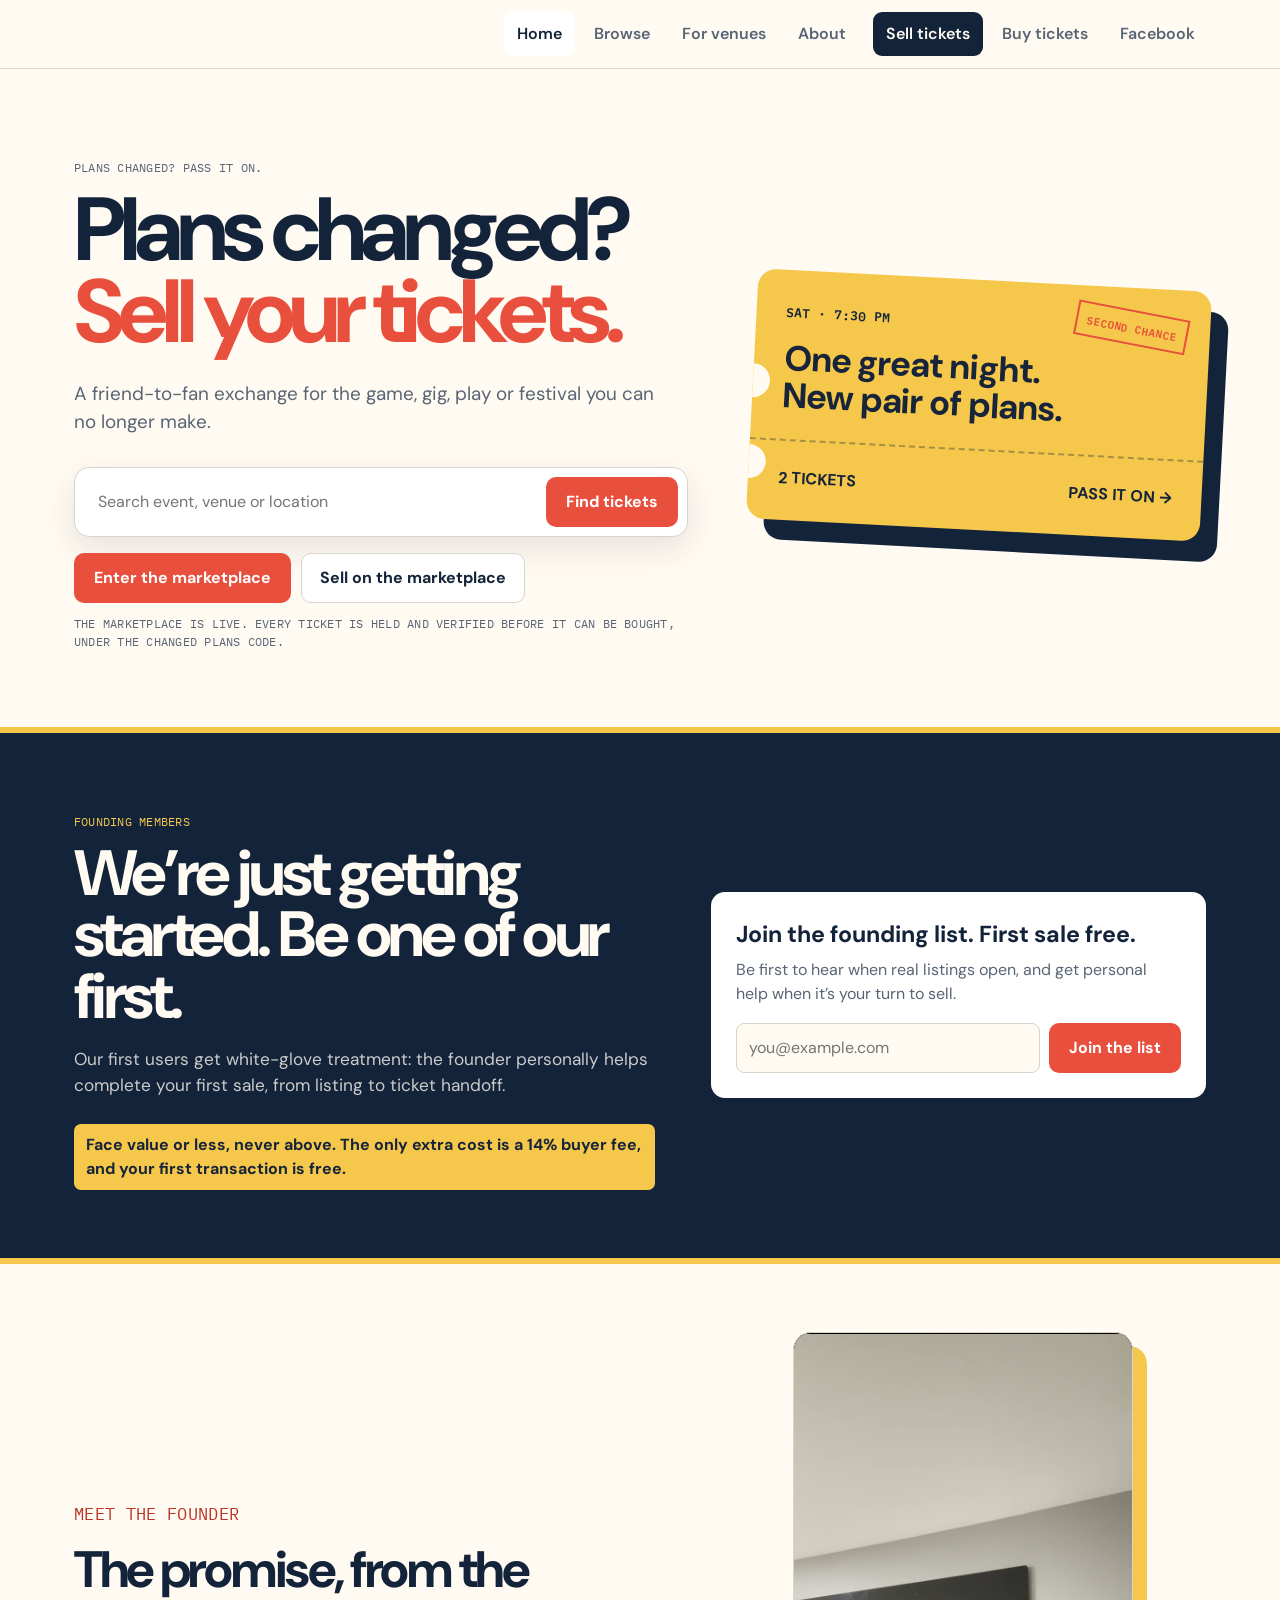
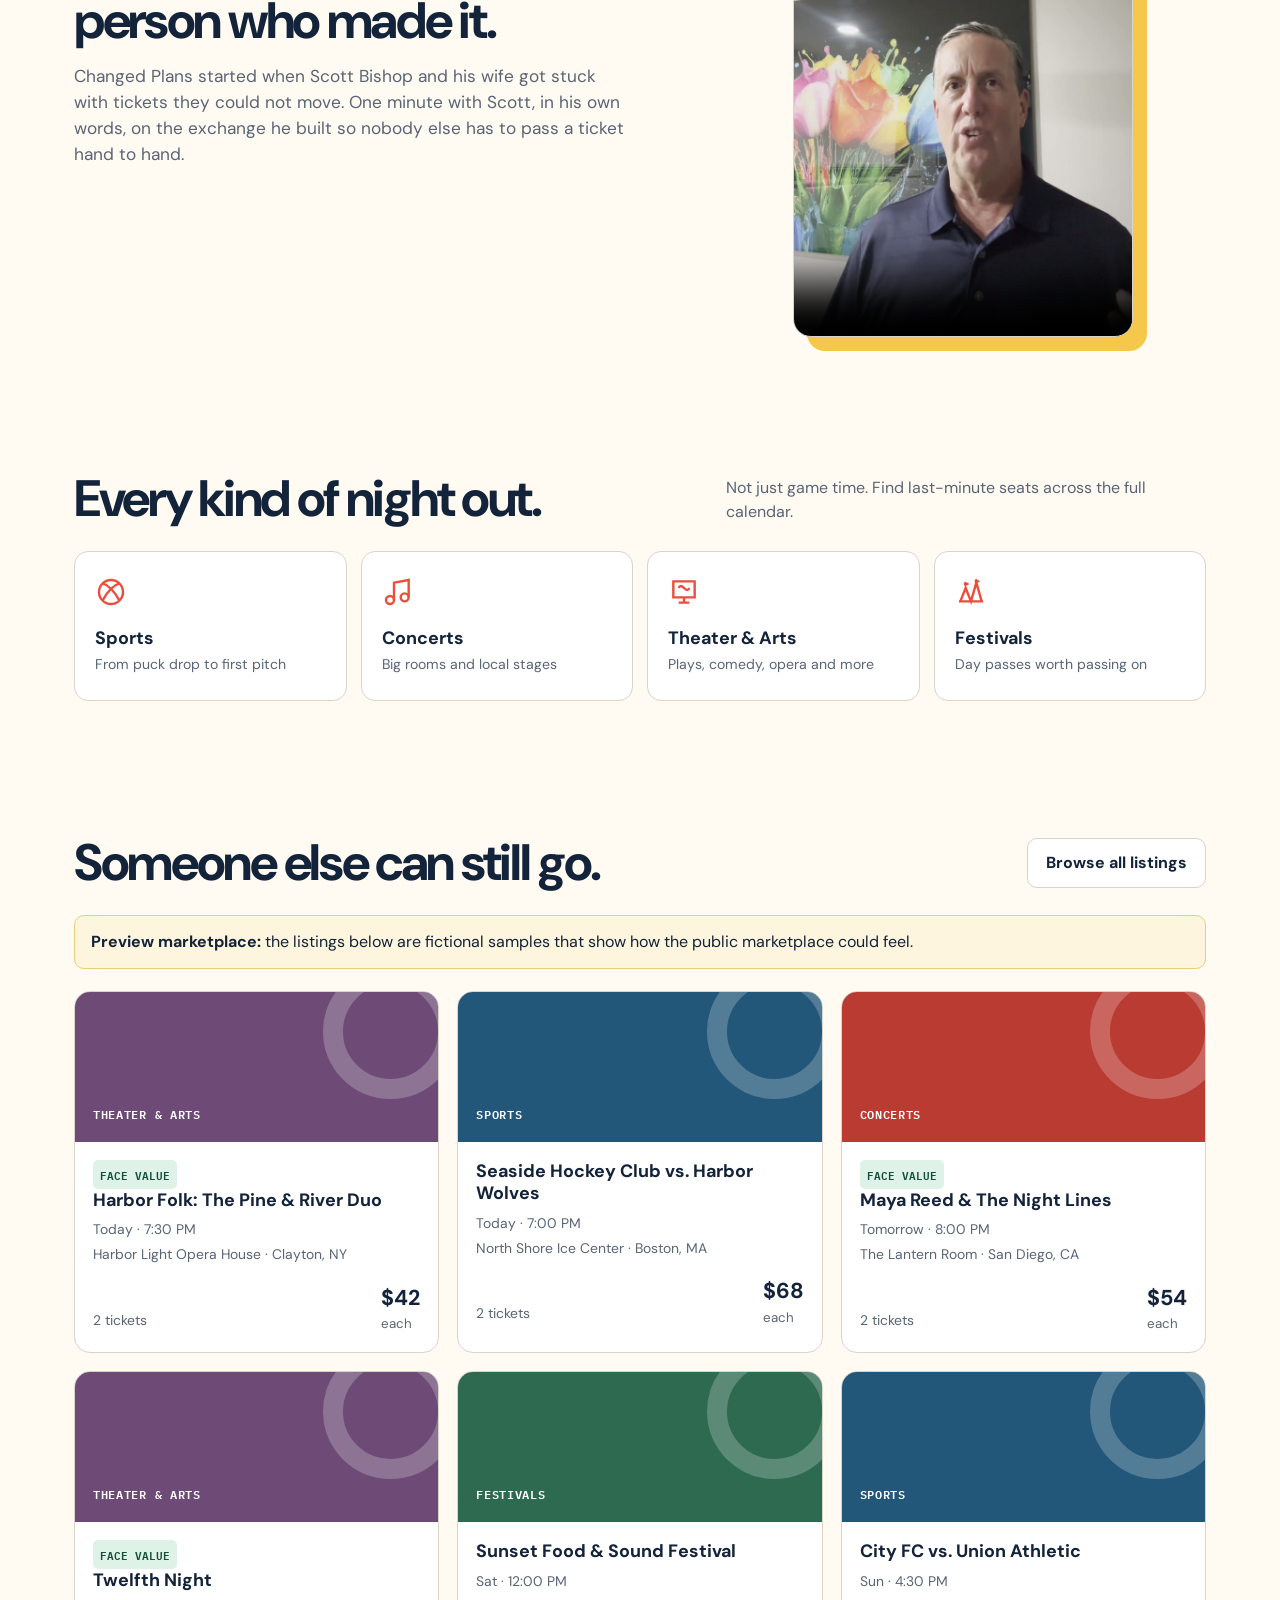
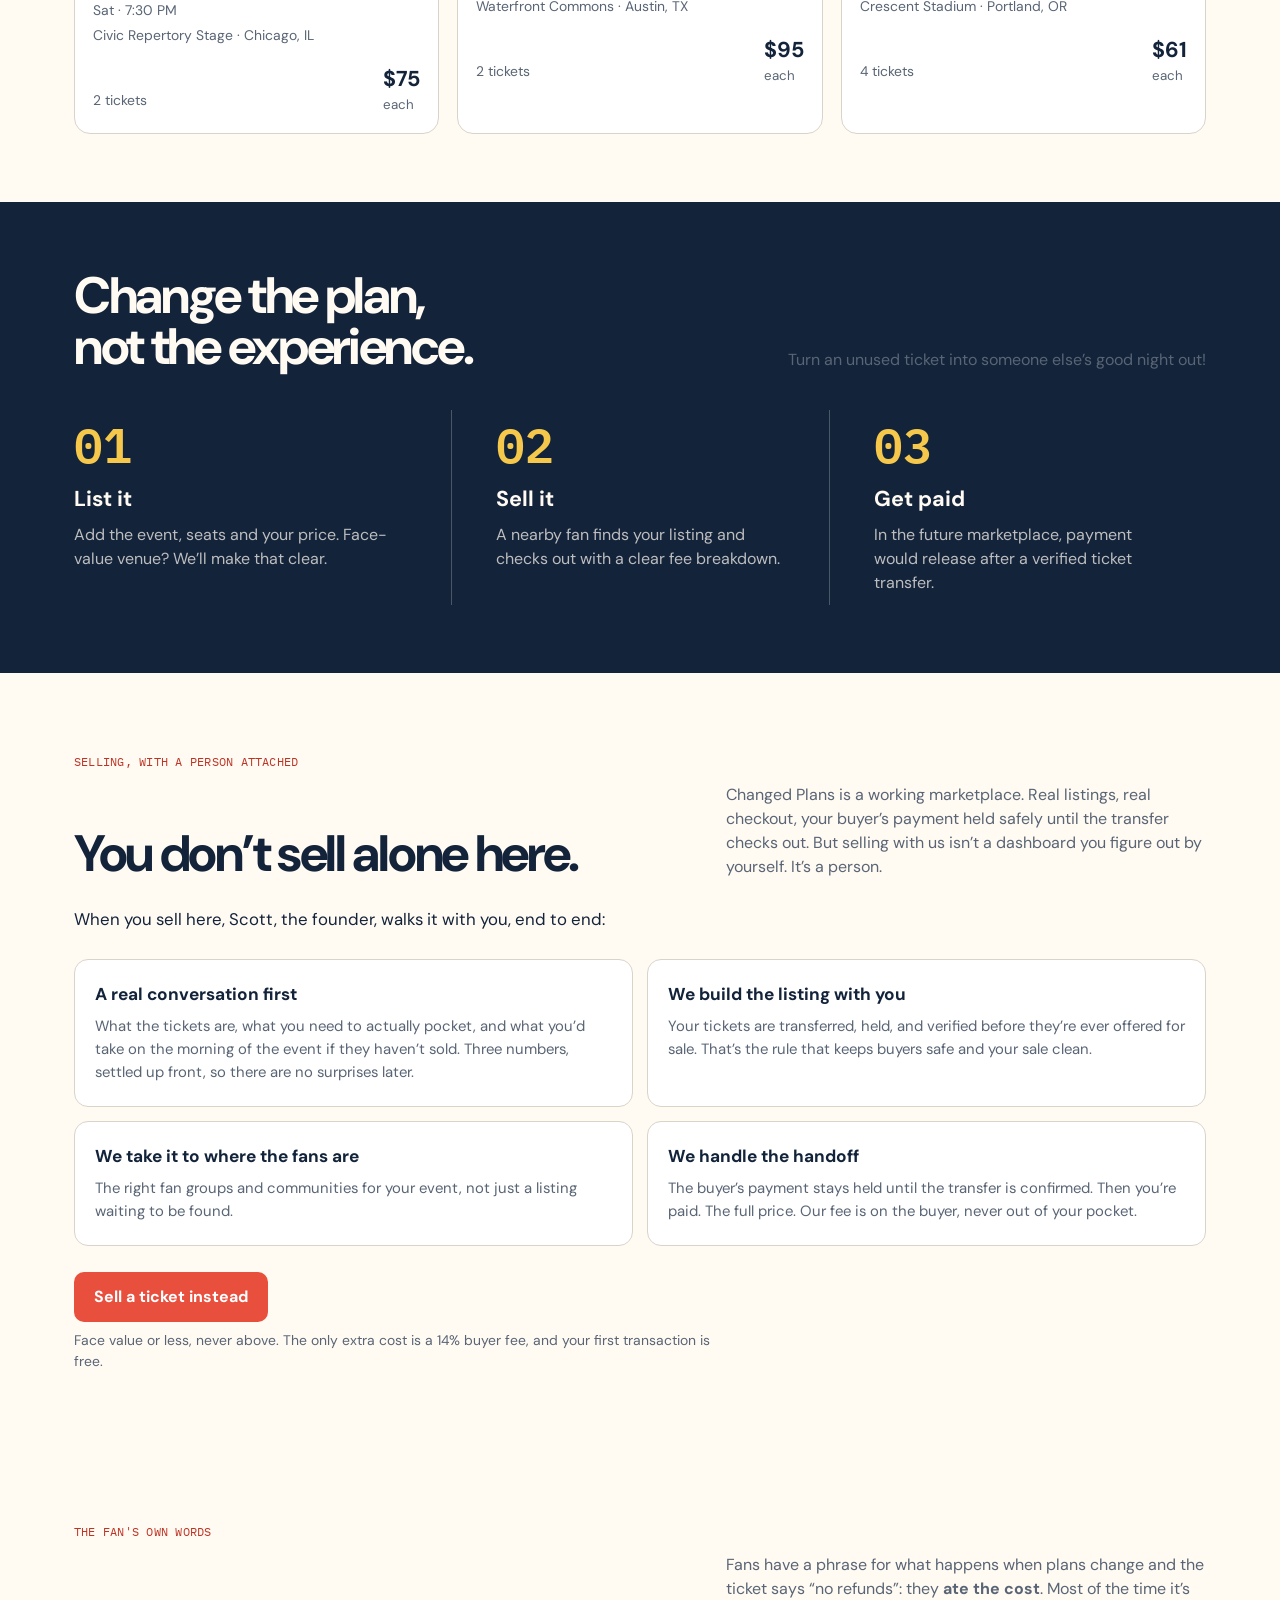
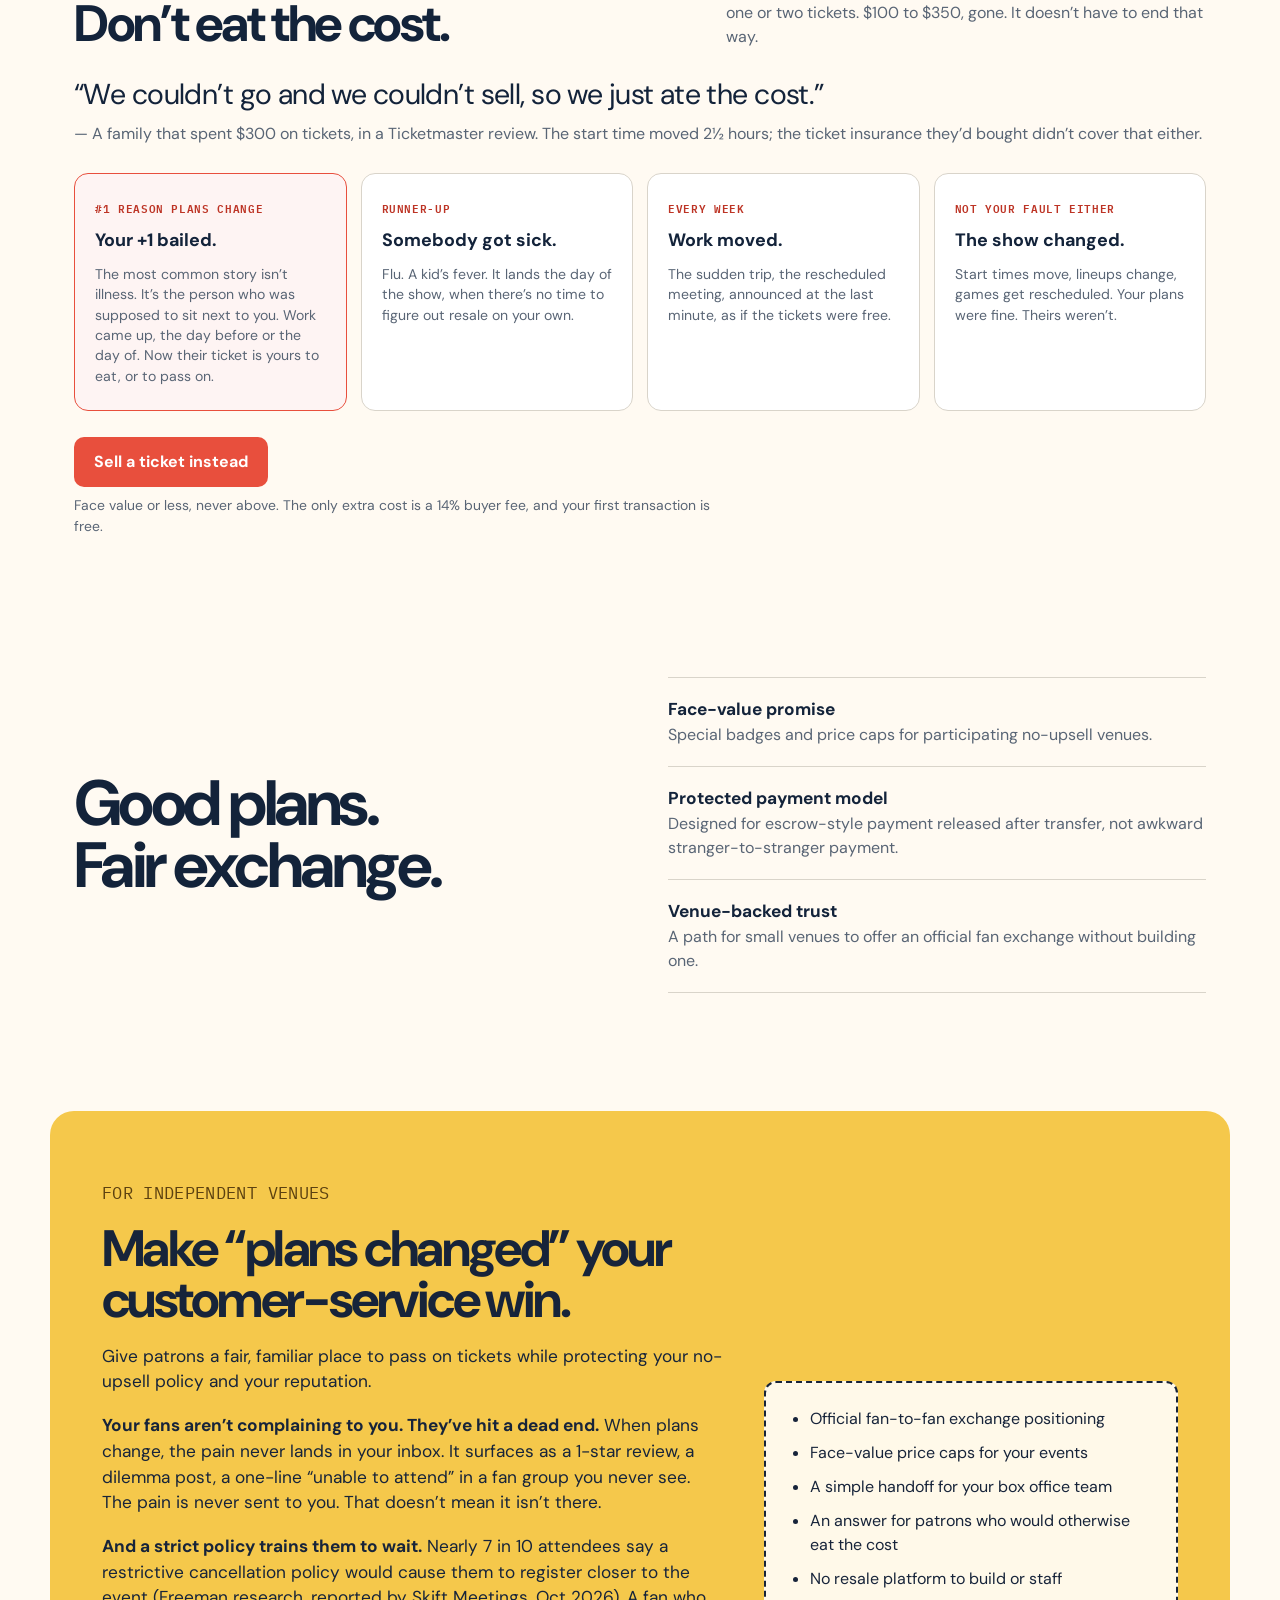
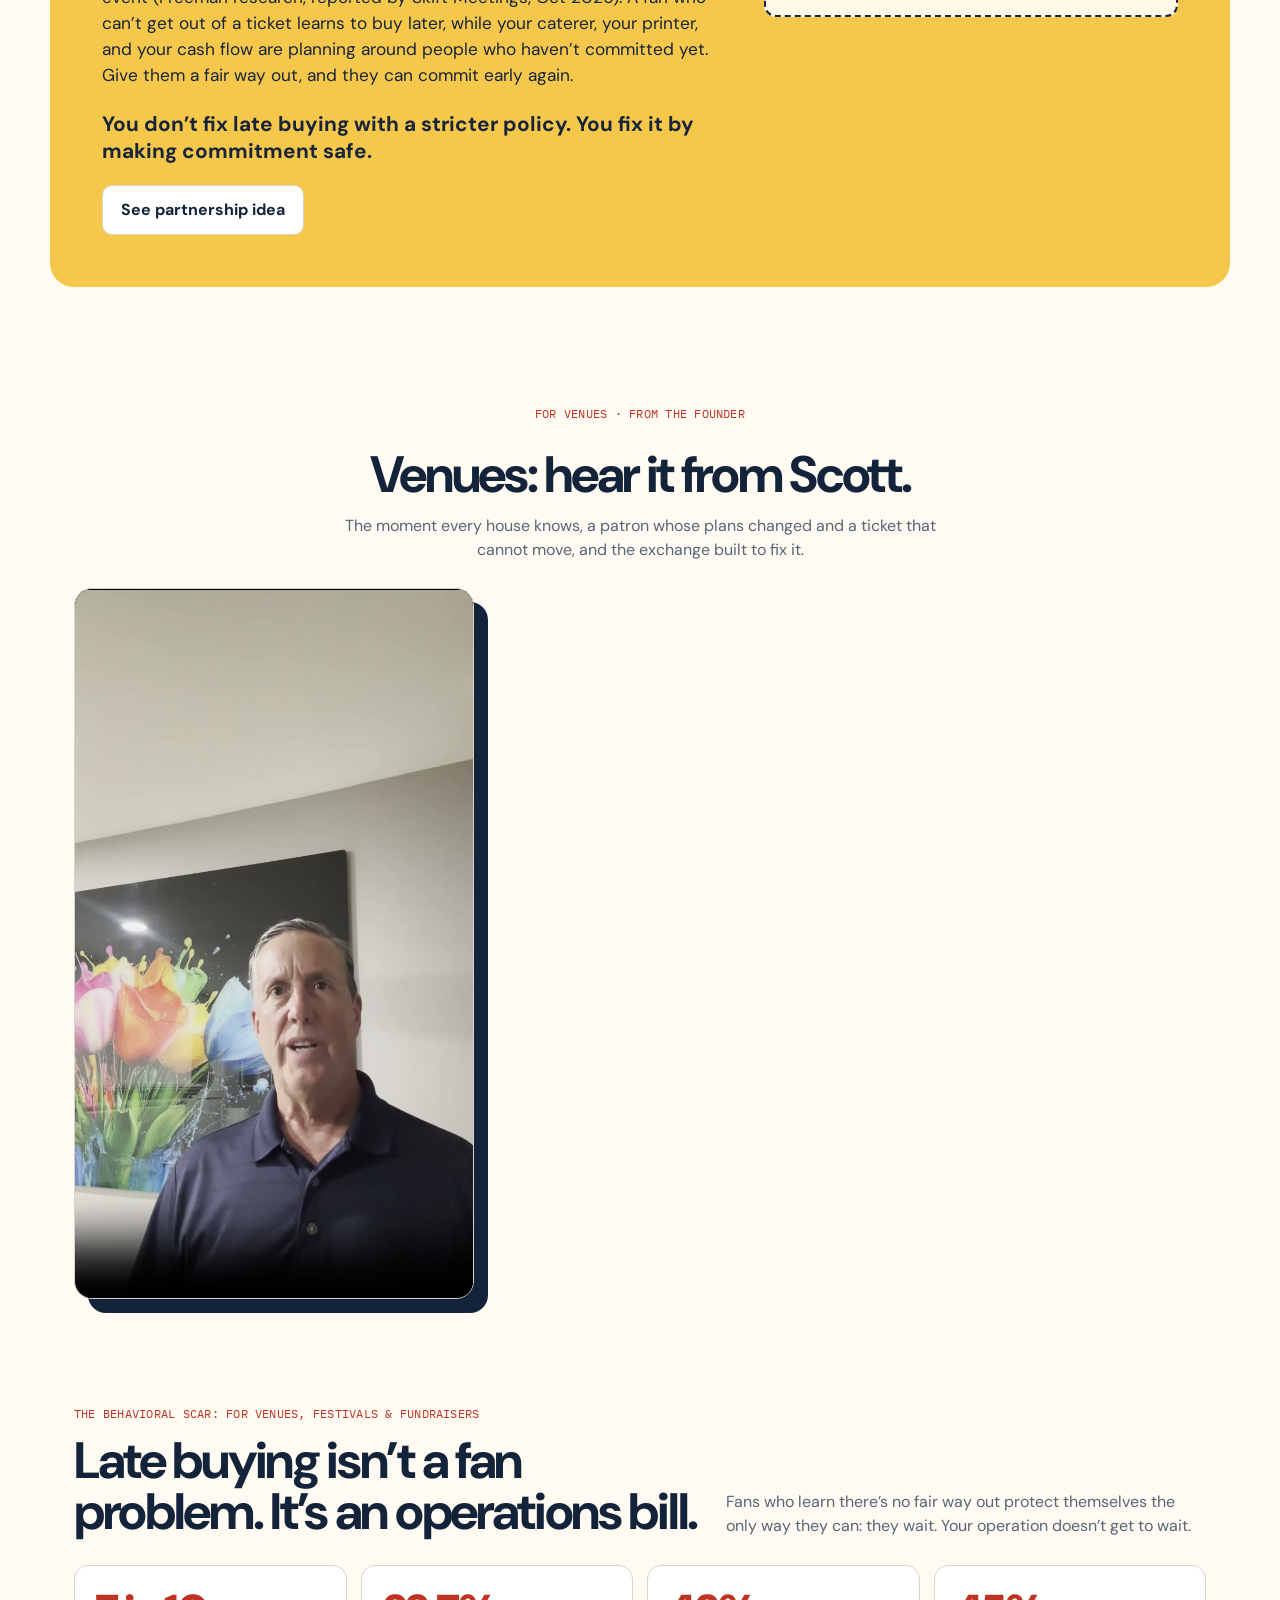
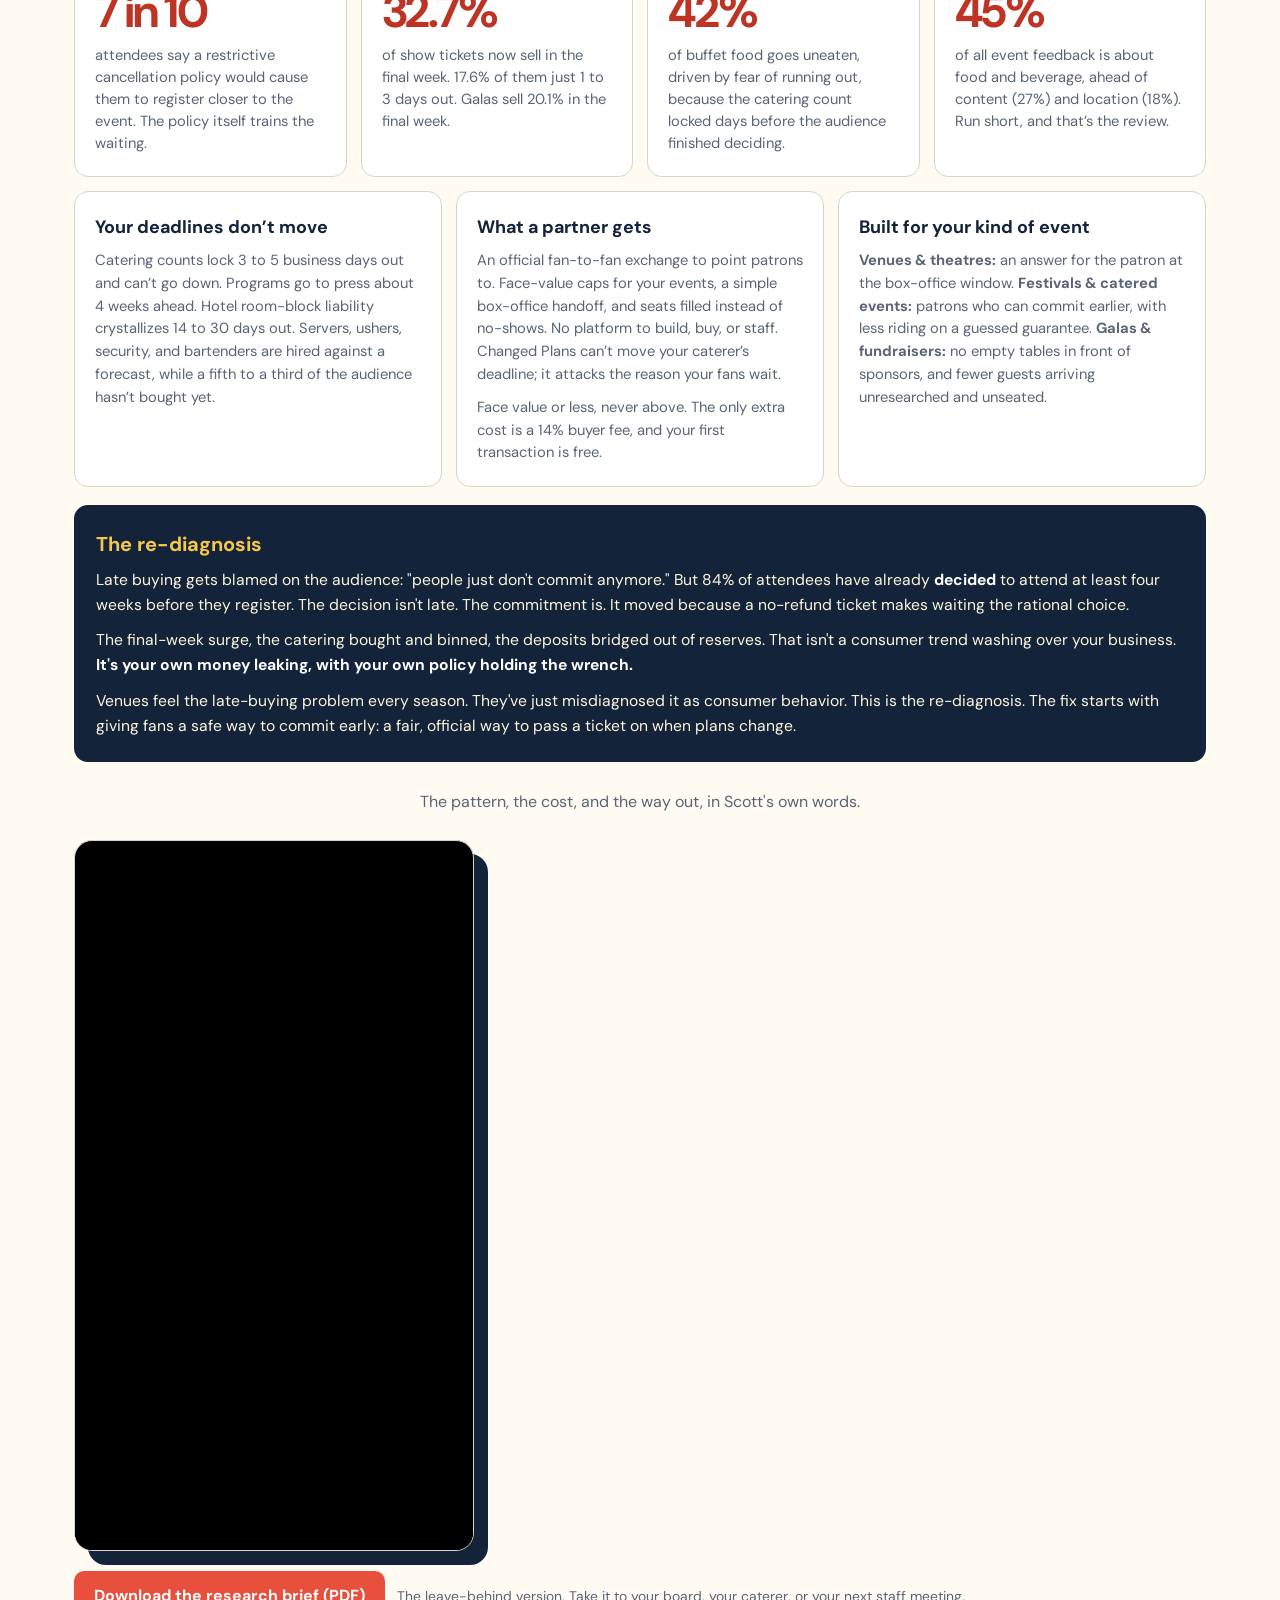
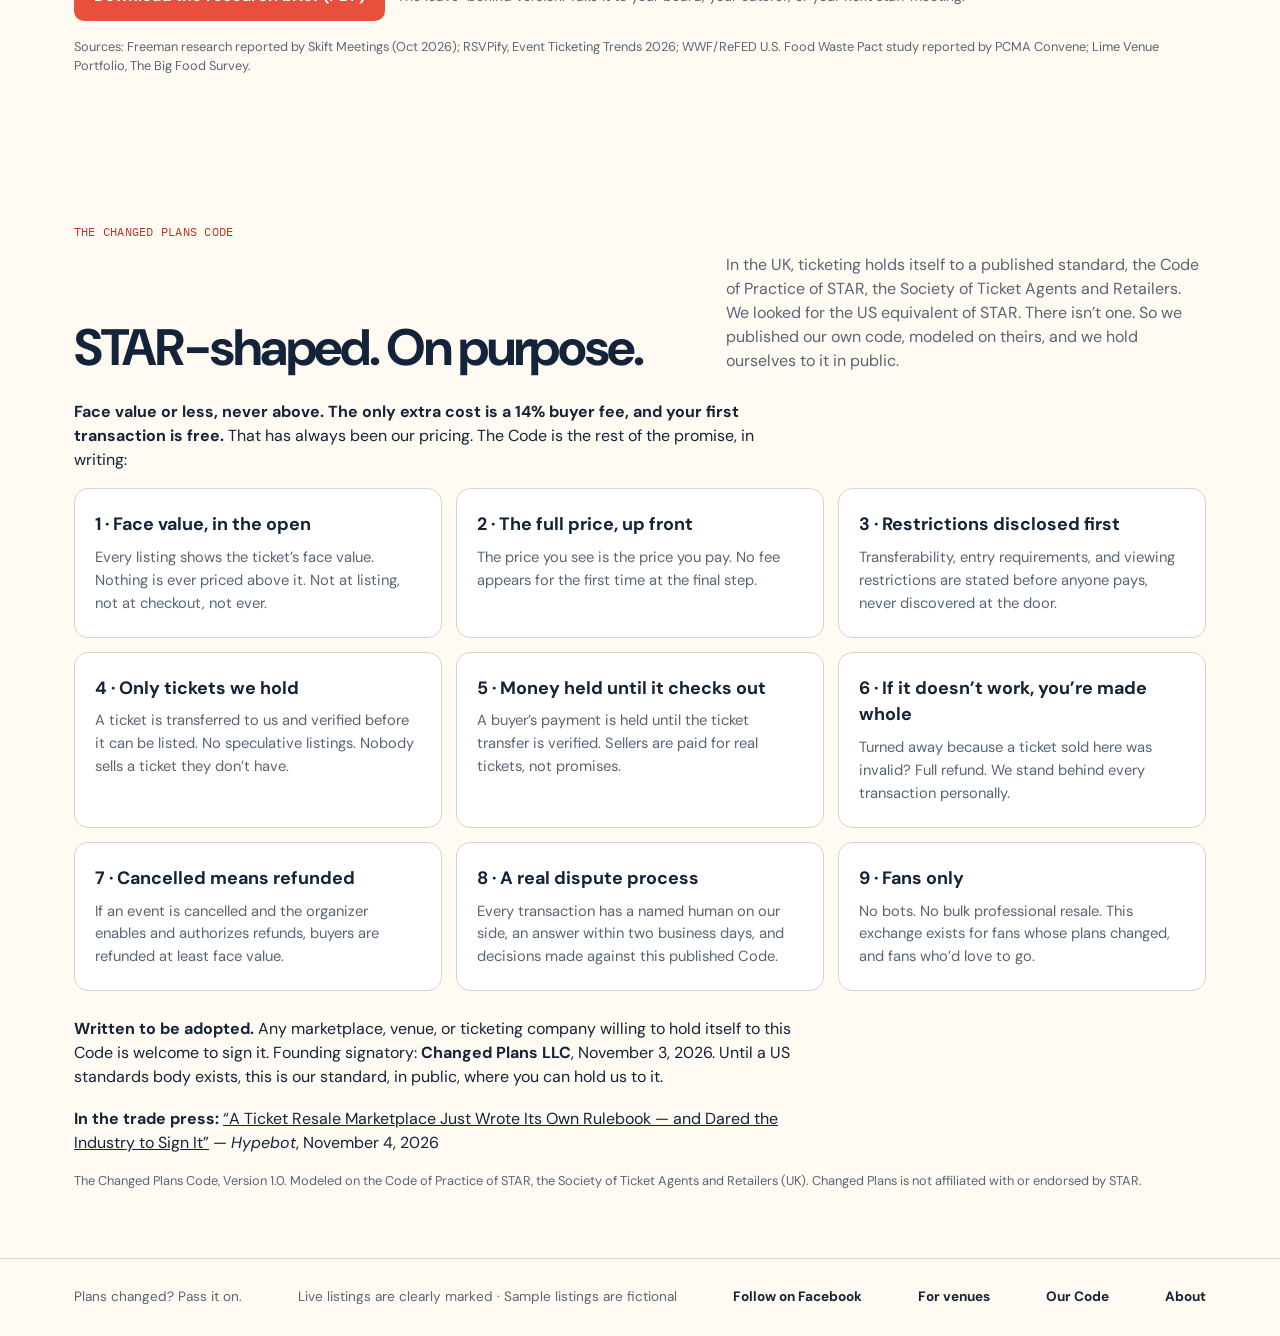
==== commit 92446ad6: "price engine: update listings" ====
--- a/index.html
+++ b/index.html
@@ -192,7 +192,7 @@
         <div class="wrap">
           <p class="micro" style="color:var(--red-dark)">FOR VENUES · FROM THE FOUNDER</p>
           <h2>Venues: hear it from Scott.</h2>
-          <p>Three and a half minutes on the problem every house feels, the pattern he calls The Behavioral Scar, and the exchange built to fix it.</p>
+          <p>The moment every house knows, a patron whose plans changed and a ticket that cannot move, and the exchange built to fix it.</p>
           <div class="video-frame"><video controls preload="none" playsinline poster="venue-video-poster.jpg" aria-label="Scott Bishop explains Changed Plans for venues"><source src="venue-video.mp4" type="video/mp4" /></video></div>
         </div>
       </section>
@@ -216,6 +216,10 @@
             <p>Late buying gets blamed on the audience: "people just don't commit anymore." But 84% of attendees have already <b>decided</b> to attend at least four weeks before they register. The decision isn't late. The commitment is. It moved because a no-refund ticket makes waiting the rational choice.</p>
             <p>The final-week surge, the catering bought and binned, the deposits bridged out of reserves. That isn't a consumer trend washing over your business. <b>It's your own money leaking, with your own policy holding the wrench.</b></p>
             <p>Venues feel the late-buying problem every season. They've just misdiagnosed it as consumer behavior. This is the re-diagnosis. The fix starts with giving fans a safe way to commit early: a fair, official way to pass a ticket on when plans change.</p>
+          </div>
+          <div class="venue-video" style="margin-top:28px">
+            <p>The pattern, the cost, and the way out, in Scott's own words.</p>
+            <div class="video-frame"><video controls preload="none" playsinline poster="scar-video-poster.jpg" aria-label="Scott Bishop explains The Behavioral Scar"><source src="scar-video.mp4" type="video/mp4" /></video></div>
           </div>
           <p style="margin:20px 0 0"><a class="primary" href="behavioral-scar.pdf" download style="display:inline-block;text-decoration:none">Download the research brief (PDF)</a> <span class="meta" style="margin-left:8px">The leave-behind version. Take it to your board, your caterer, or your next staff meeting.</span></p>
           <p class="source-note">Sources: Freeman research reported by Skift Meetings (Oct 2026); RSVPify, Event Ticketing Trends 2026; WWF/ReFED U.S. Food Waste Pact study reported by PCMA Convene; Lime Venue Portfolio, The Big Food Survey.</p>
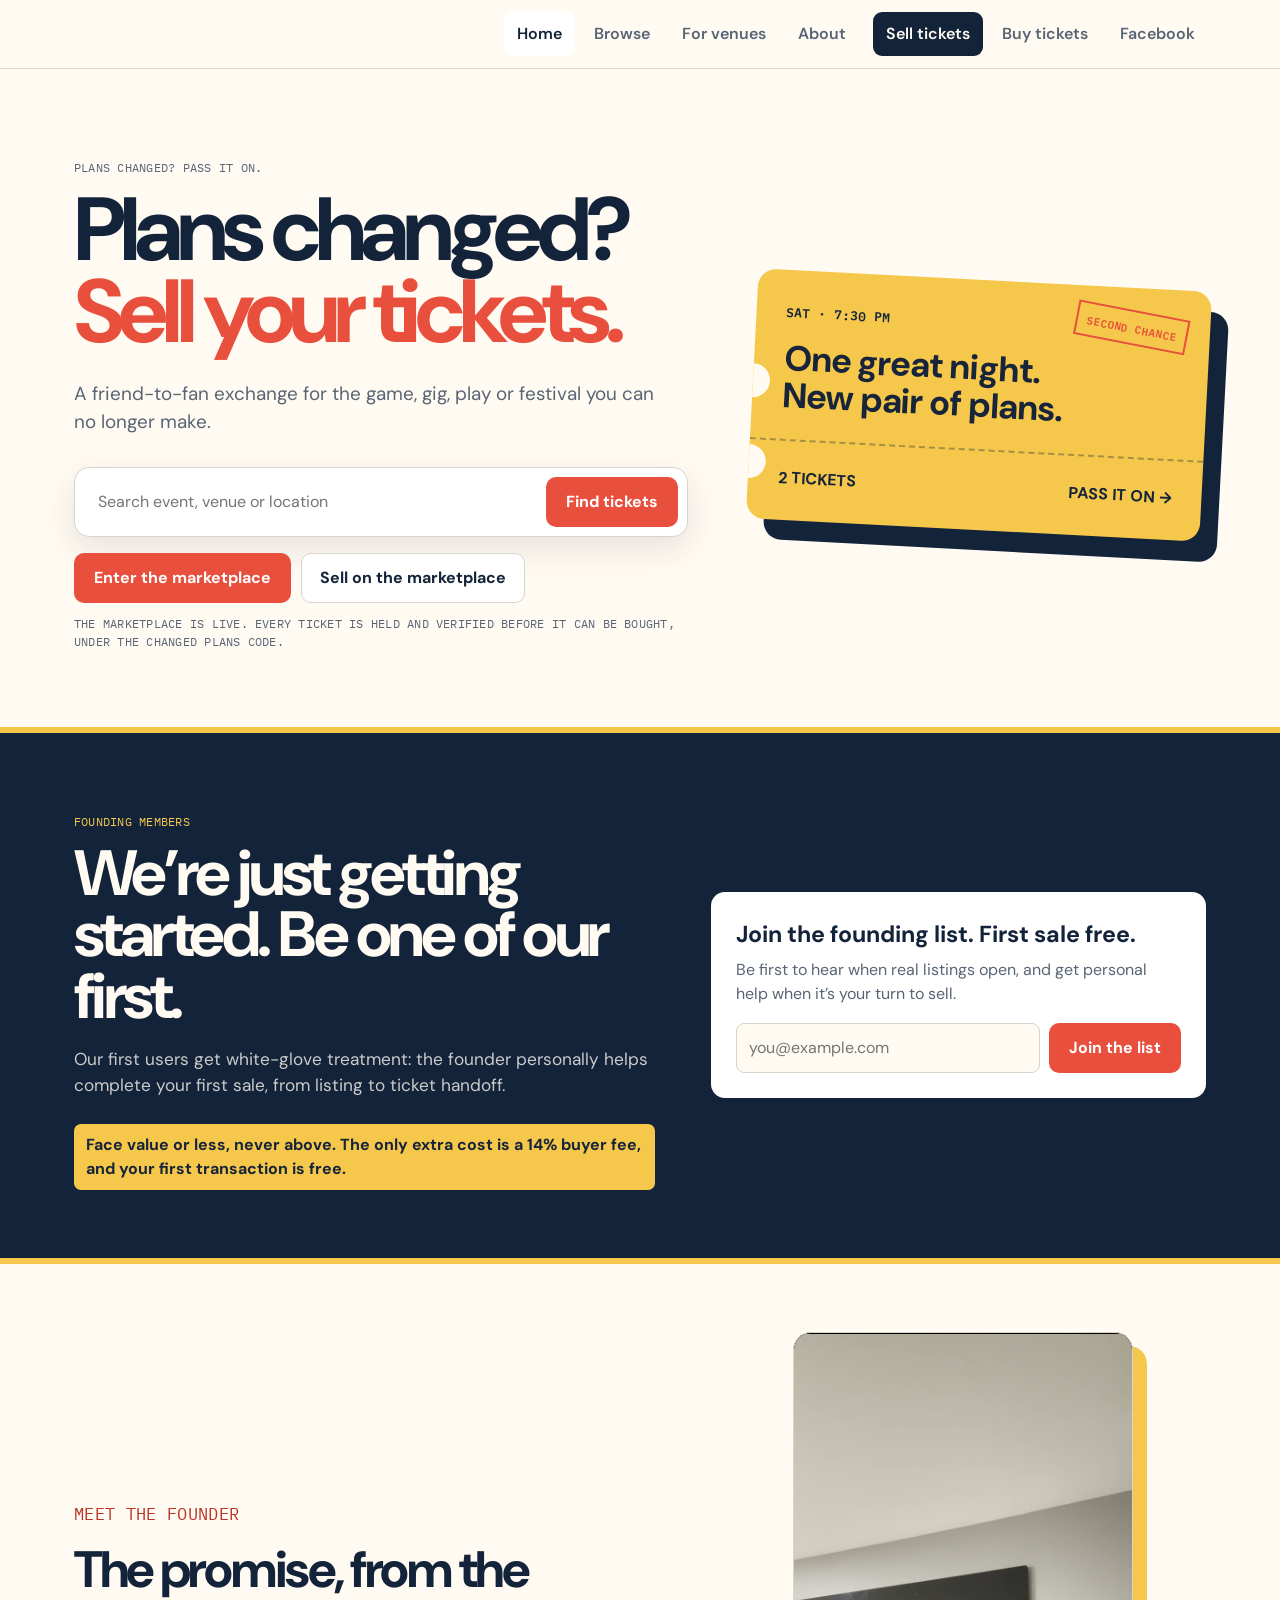
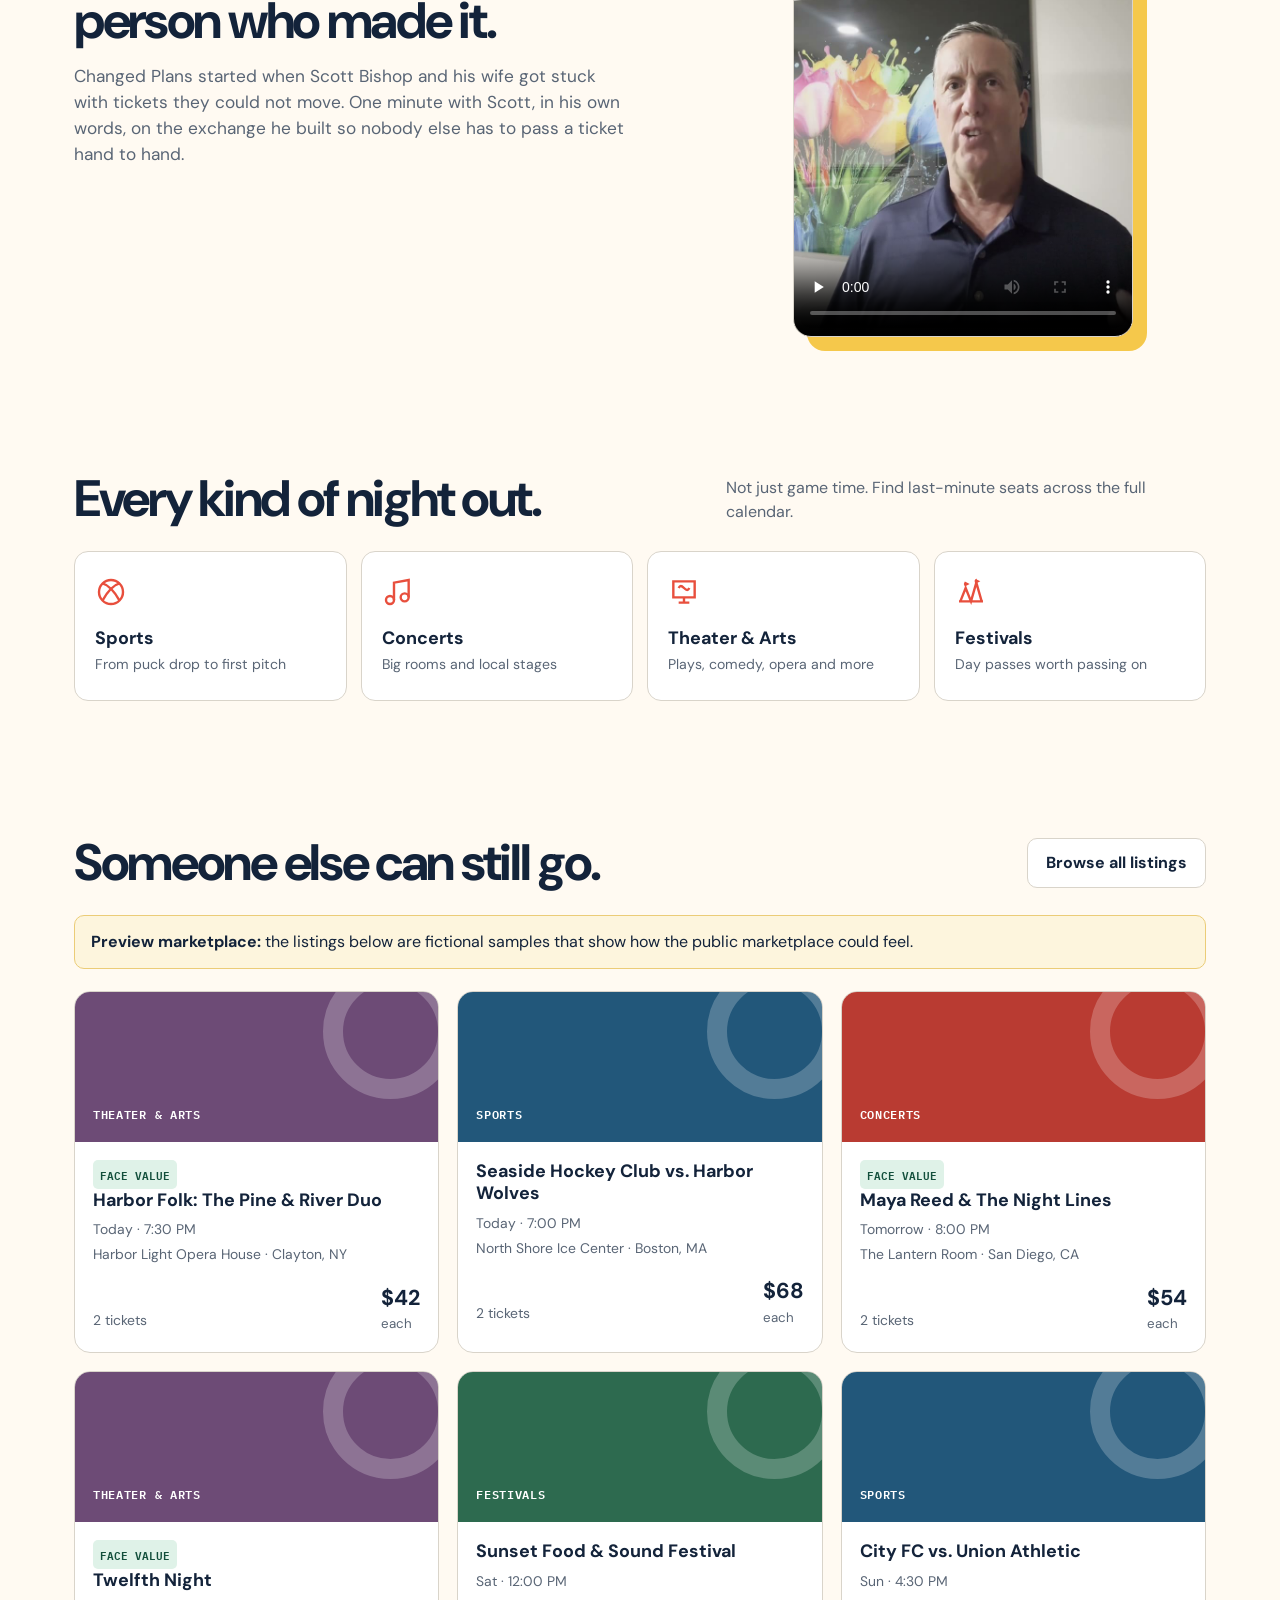
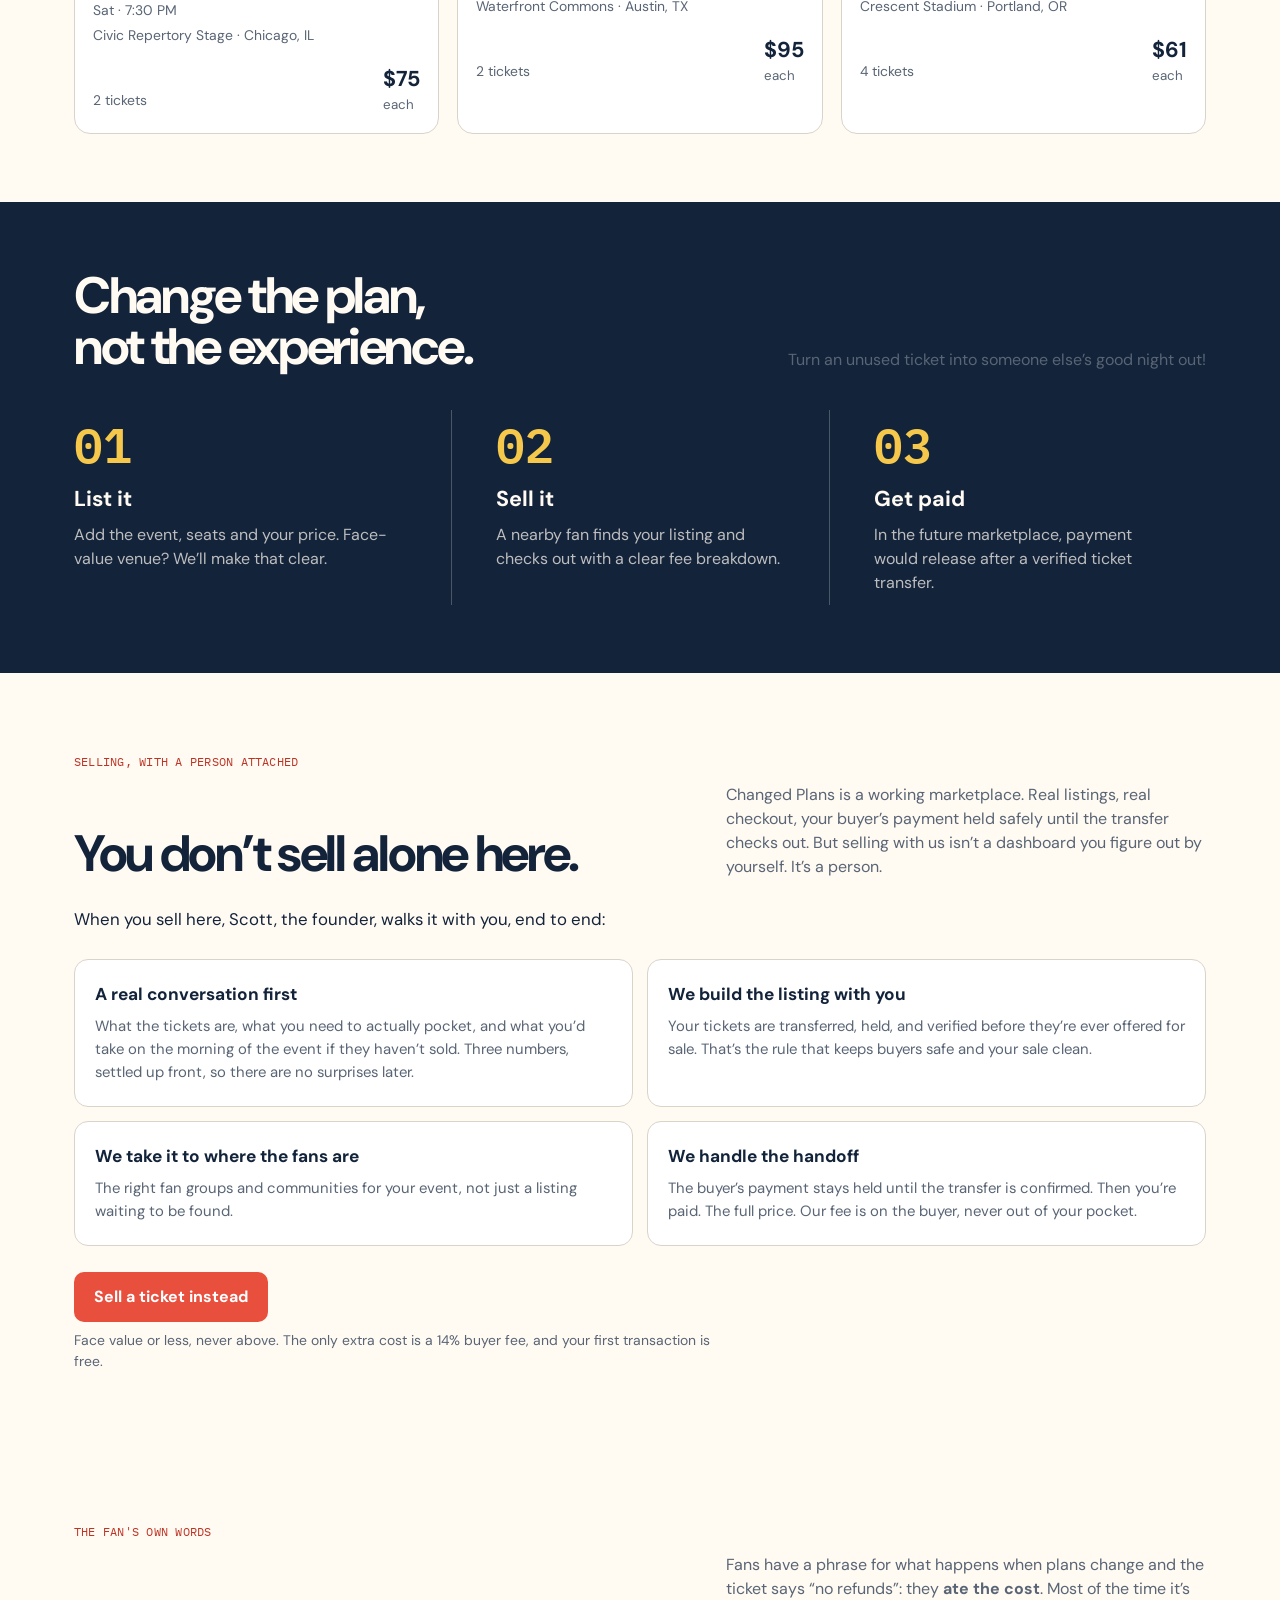
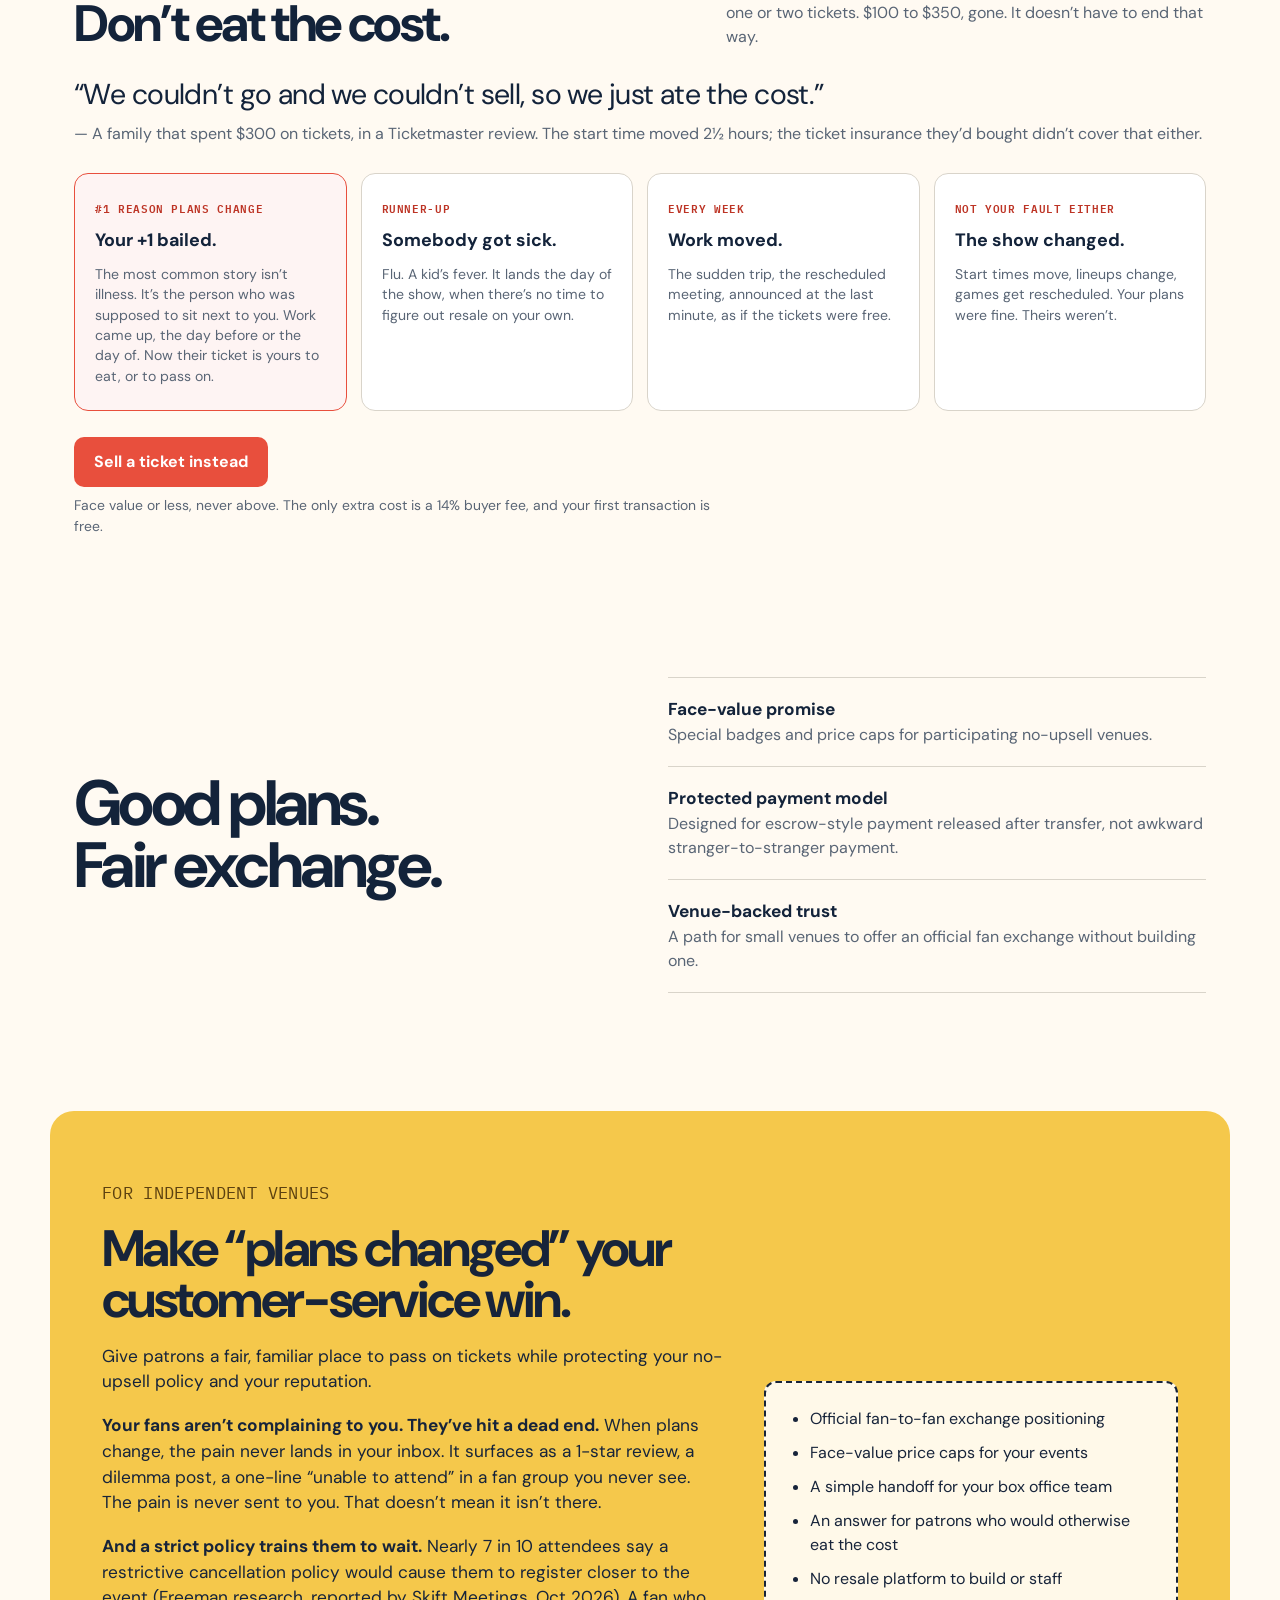
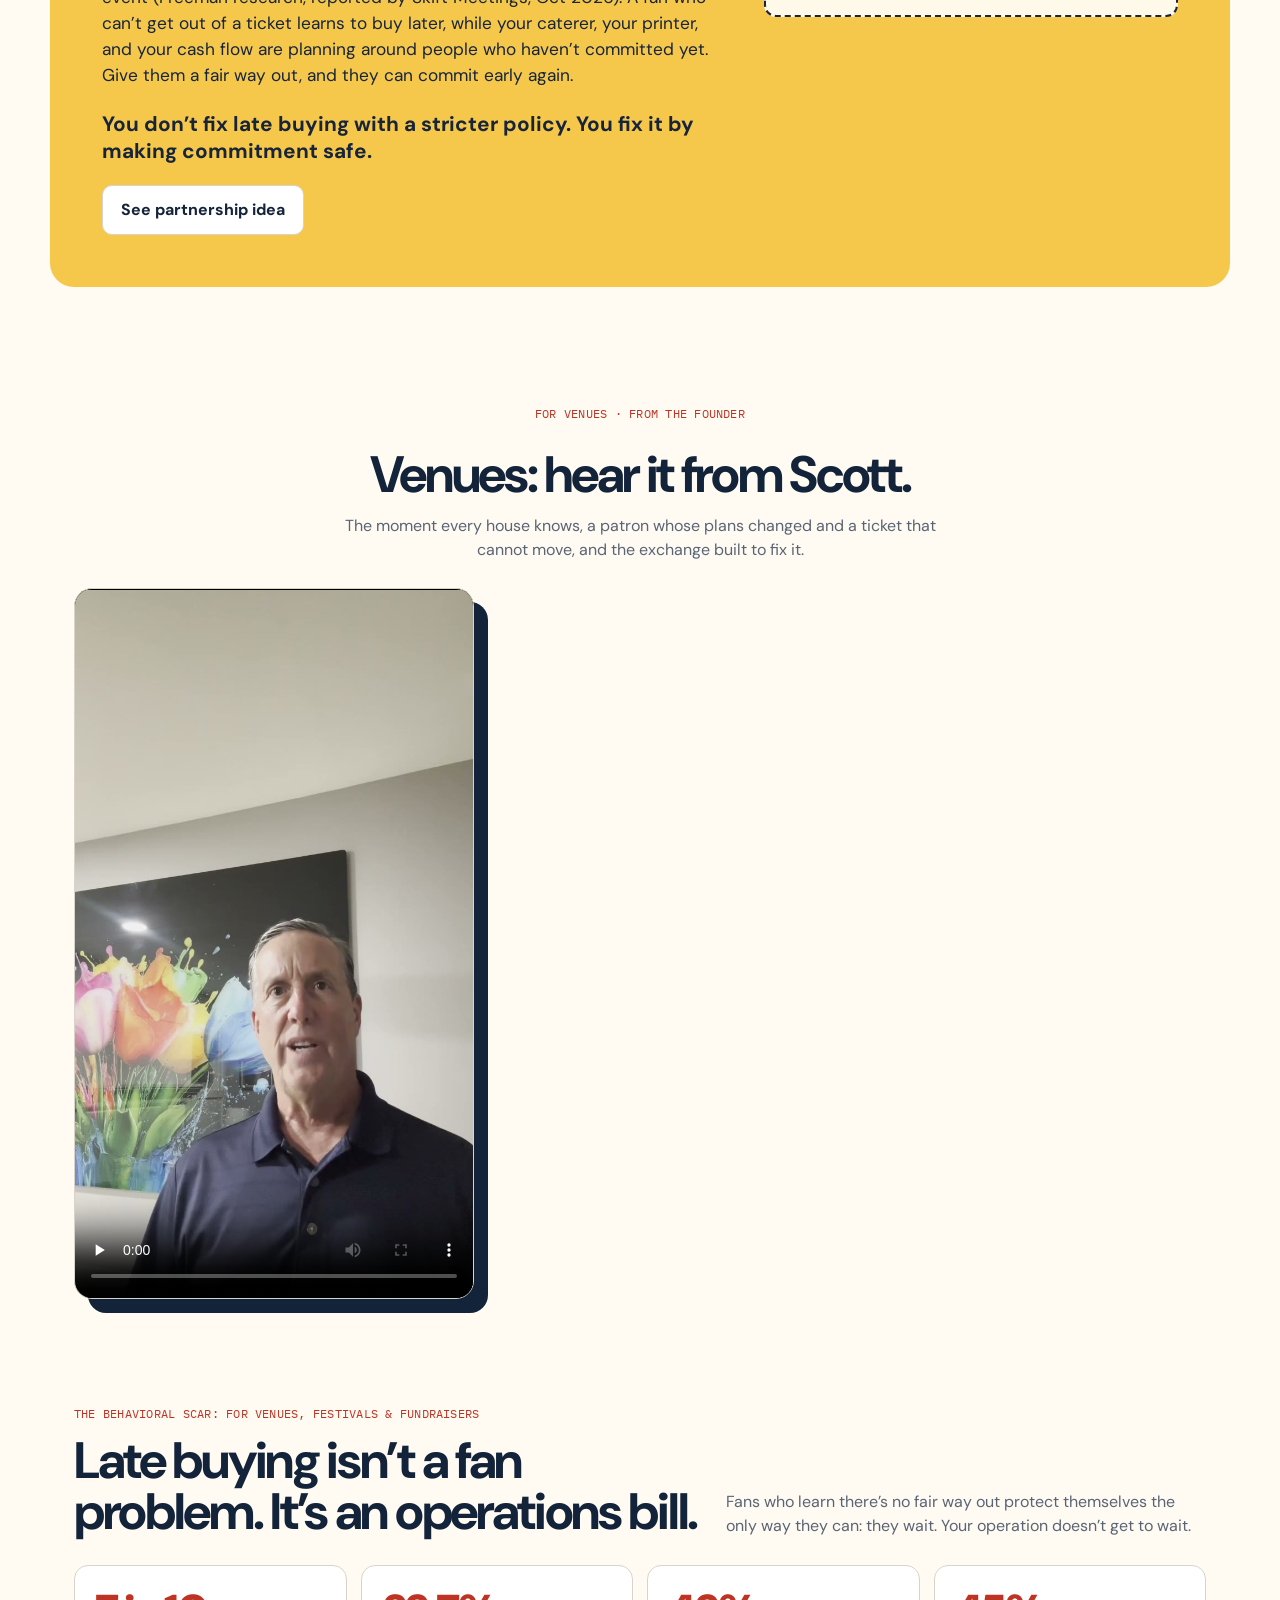
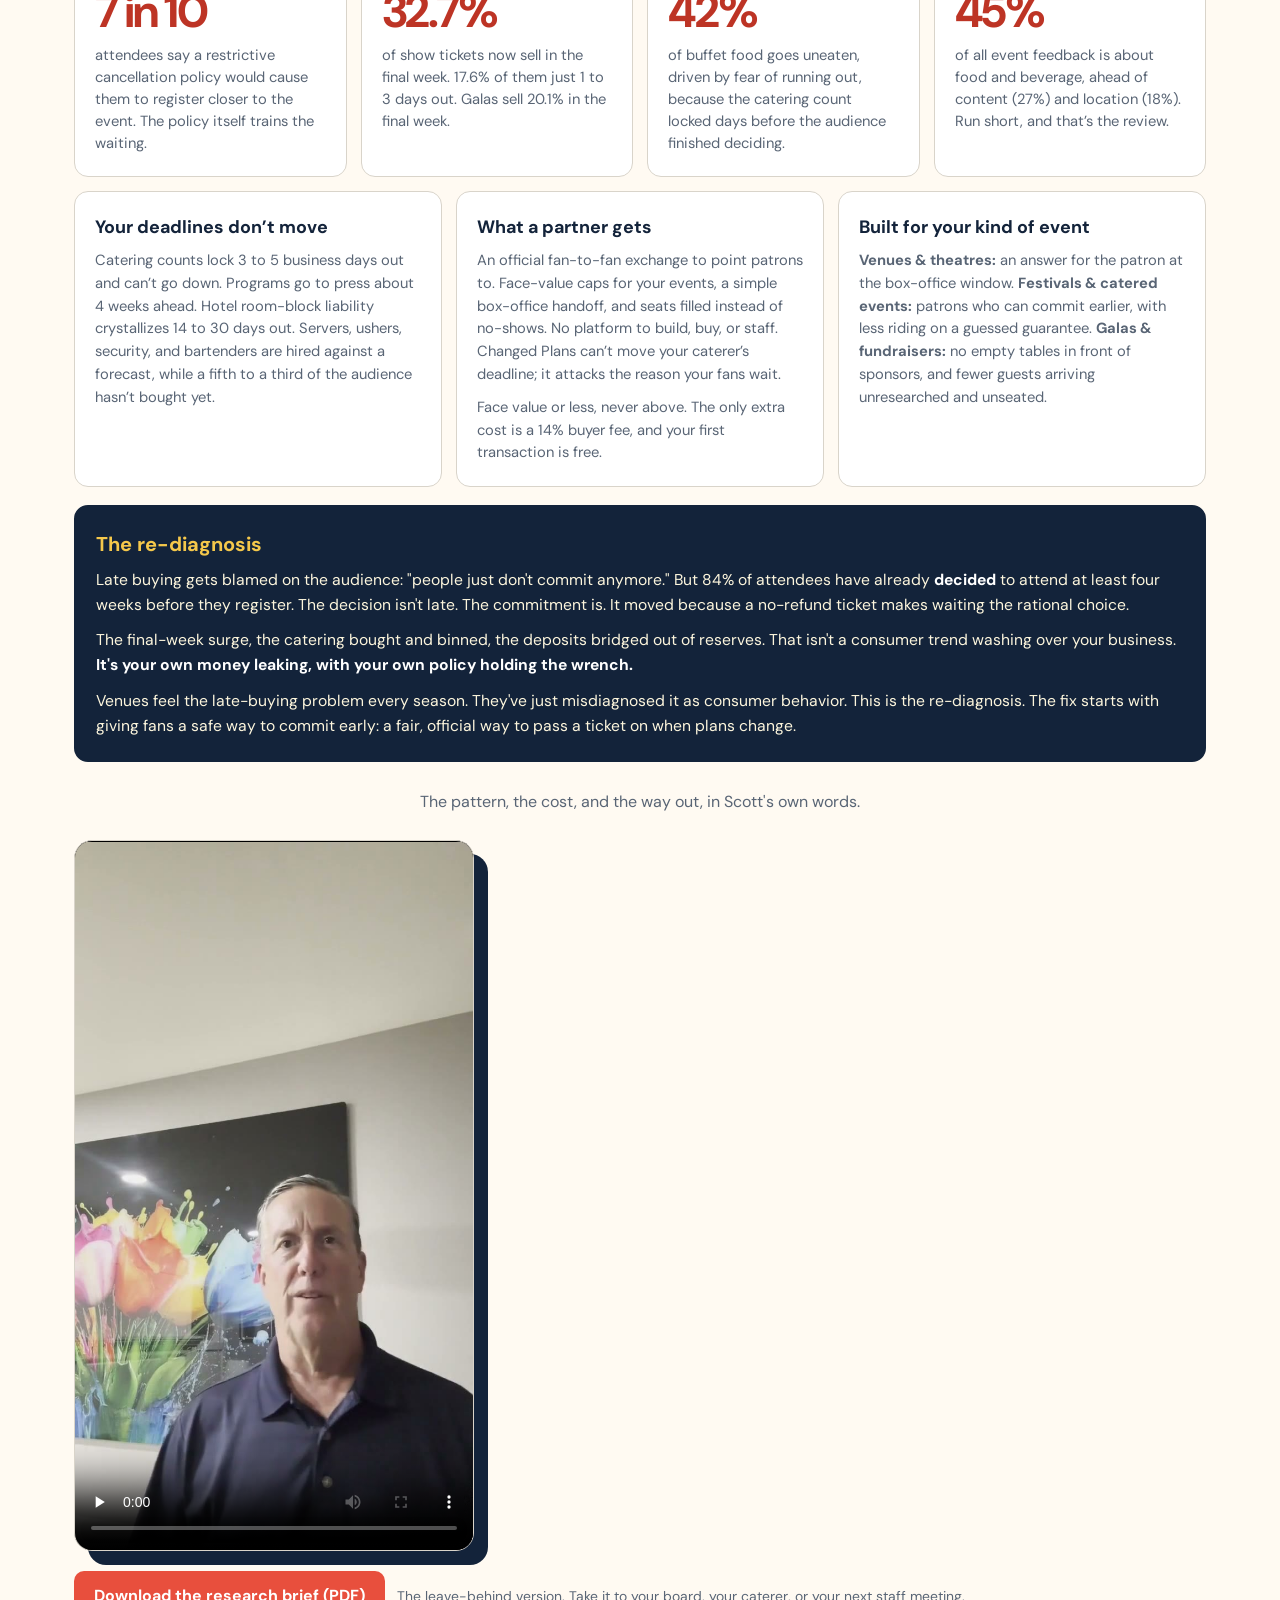
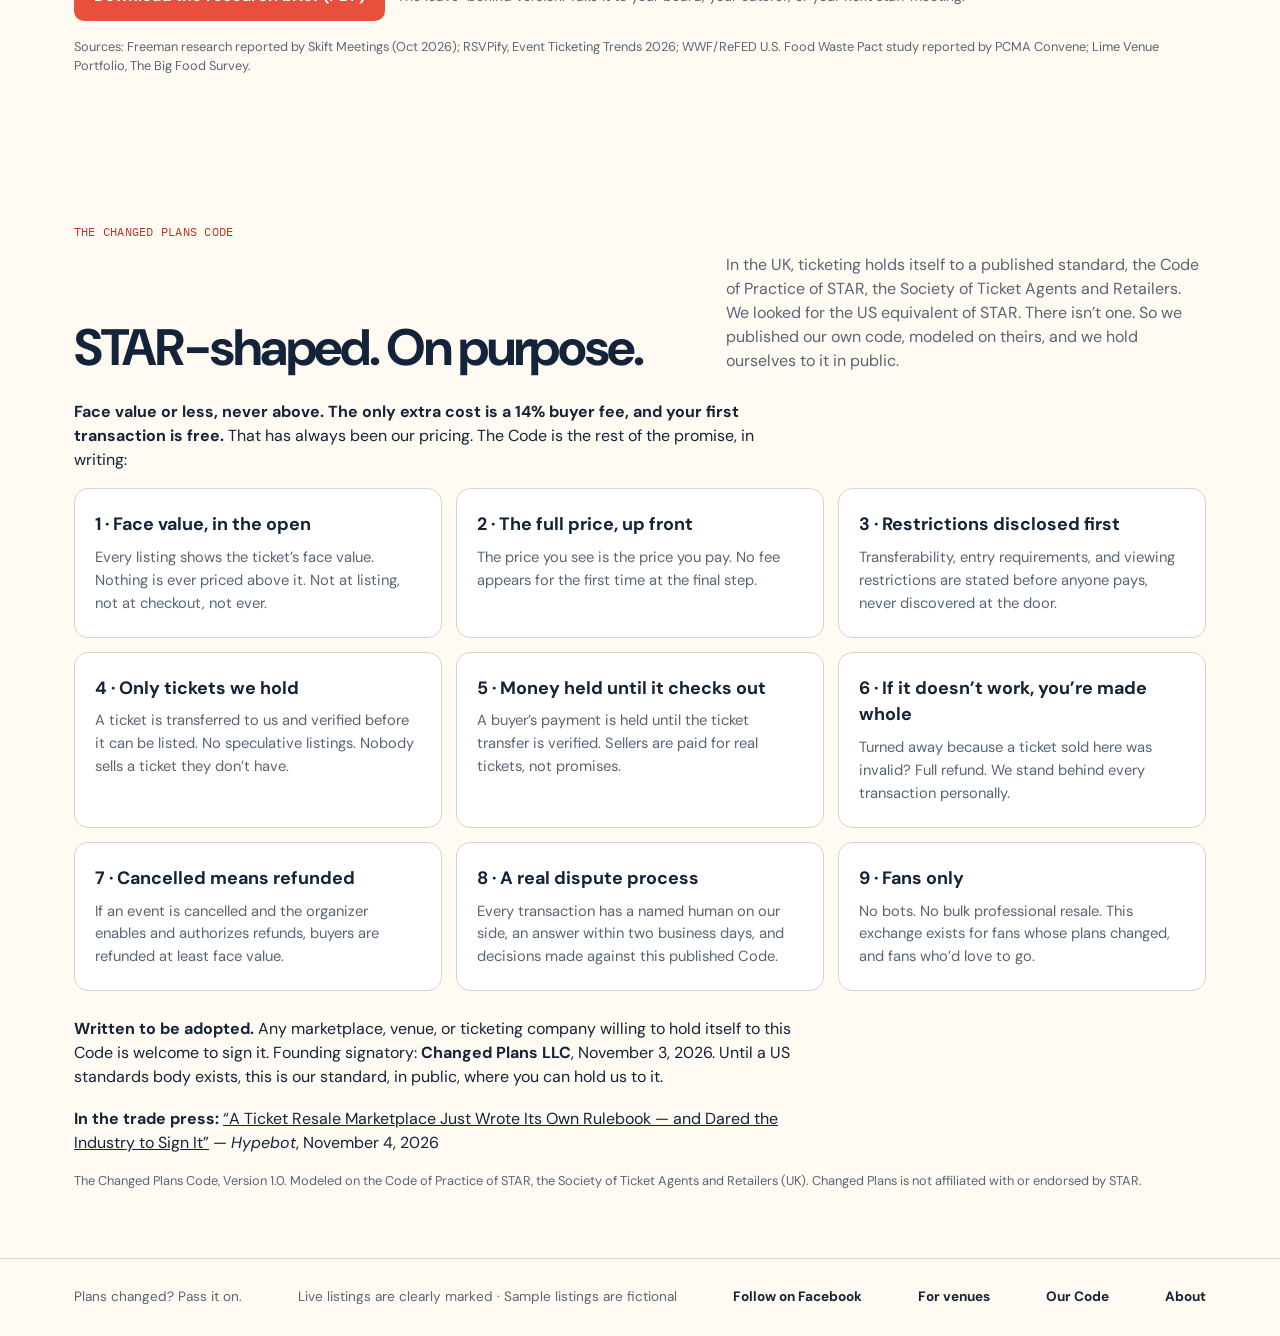
==== commit 2d9fd475: "Make top nav scrollable on mobile so Home is reachable" ====
--- a/index.html
+++ b/index.html
@@ -28,7 +28,7 @@
     }
     *{box-sizing:border-box} html{scroll-behavior:smooth} body{margin:0;background:var(--paper);color:var(--ink);font-family:"DM Sans",sans-serif;line-height:1.5} button,input,select{font:inherit} button,a{touch-action:manipulation} a{color:inherit}
     .topbar{position:sticky;top:0;z-index:30;background:color-mix(in srgb,var(--paper) 92%,transparent);border-bottom:1px solid var(--line);backdrop-filter:blur(12px)}
-    .nav{max-width:1180px;margin:auto;padding:12px 22px;display:flex;align-items:center;justify-content:flex-end;gap:6px}.nav button{border:0;background:transparent;color:var(--muted);padding:10px 13px;border-radius:9px;font-weight:600;cursor:pointer}.nav button:hover,.nav button.active{background:var(--card);color:var(--ink)}.nav .sell-nav{background:var(--ink);color:var(--paper);margin-left:8px}.nav .sell-nav:hover{background:var(--red);color:white}.nav a{color:var(--muted);padding:10px 13px;border-radius:9px;font-weight:600;text-decoration:none}.nav a:hover{background:var(--card);color:var(--ink)}
+    .nav{max-width:1180px;margin:auto;padding:12px 22px;display:flex;align-items:center;gap:6px;flex-wrap:nowrap;overflow-x:auto;scrollbar-width:none}.nav::-webkit-scrollbar{display:none}.nav>*{flex:0 0 auto}.nav>*:first-child{margin-left:auto}.nav button{border:0;background:transparent;color:var(--muted);padding:10px 13px;border-radius:9px;font-weight:600;cursor:pointer}.nav button:hover,.nav button.active{background:var(--card);color:var(--ink)}.nav .sell-nav{background:var(--ink);color:var(--paper);margin-left:8px}.nav .sell-nav:hover{background:var(--red);color:white}.nav a{color:var(--muted);padding:10px 13px;border-radius:9px;font-weight:600;text-decoration:none}.nav a:hover{background:var(--card);color:var(--ink)}
     main{overflow:hidden}.page{display:none}.page.active{display:block}.wrap{max-width:1180px;margin:auto;padding:0 24px}
     .hero{position:relative;padding:78px 0 64px}.hero-grid{display:grid;grid-template-columns:1.15fr .85fr;gap:64px;align-items:center}.hero h1{font-size:clamp(3.3rem,7vw,6.8rem);line-height:.91;letter-spacing:-.065em;margin:0 0 28px;max-width:760px}.hero h1 em{font-style:normal;color:var(--red)}.lead{font-size:1.18rem;max-width:600px;color:var(--muted);margin:0 0 30px}.searchbar{background:var(--card);border:1px solid var(--line);box-shadow:var(--shadow);padding:9px;display:grid;grid-template-columns:1fr auto;gap:8px;border-radius:15px}.searchbar input{border:0;background:transparent;color:var(--ink);min-width:0;padding:11px 14px;outline:none}.primary{border:0;background:var(--red);color:white;font-weight:700;padding:13px 20px;border-radius:10px;cursor:pointer}.primary:hover{background:var(--red-dark)}.secondary{border:1px solid var(--line);background:var(--card);color:var(--ink);font-weight:700;padding:12px 18px;border-radius:10px;cursor:pointer}.app-doors{display:flex;gap:10px;margin-top:16px;flex-wrap:wrap}.app-doors a{text-decoration:none;display:inline-block}
     .micro{font-family:"IBM Plex Mono",monospace;font-size:.75rem;letter-spacing:.02em;color:var(--muted)}
@@ -56,7 +56,7 @@
     .founder-video{display:grid;grid-template-columns:1.1fr .9fr;gap:52px;align-items:center}.founder-video h2{font-size:clamp(2rem,4vw,3.3rem);letter-spacing:-.045em;line-height:1;margin:0 0 16px}.founder-video p{color:var(--muted);font-size:1.08rem;max-width:560px}.video-frame{justify-self:center}.video-frame video{display:block;width:min(340px,82vw);aspect-ratio:9/16;background:#000;border:1px solid var(--line);border-radius:18px;box-shadow:14px 14px 0 var(--yellow)}.venue-video{text-align:center}.venue-video h2{font-size:clamp(2rem,4vw,3.3rem);letter-spacing:-.045em;line-height:1;margin:0 0 14px}.venue-video p{color:var(--muted);max-width:640px;margin:0 auto 26px}.venue-video .video-frame video{width:min(400px,88vw);box-shadow:14px 14px 0 var(--ink)}@media(max-width:850px){.founder-video{grid-template-columns:1fr}}
     footer{border-top:1px solid var(--line);padding:28px 0;color:var(--muted);font-size:.85rem}.footer-row{display:flex;justify-content:space-between;gap:25px}.footer-row a{text-decoration:none;font-weight:700;color:var(--ink)}
     @media(max-width:850px){.hero{padding-top:48px}.hero-grid,.founding-layout,.trust-grid,.venue,.form-layout,.detail-grid,.live-feature,.about-layout{grid-template-columns:1fr}.ticket-hero{margin:15px 8px 20px;transform:rotate(1.5deg)}.categories{grid-template-columns:1fr 1fr}.listing-grid{grid-template-columns:1fr 1fr}.scar-grid{grid-template-columns:1fr 1fr}.scar-lanes{grid-template-columns:1fr}.steps{grid-template-columns:1fr}.step,.step+.step{padding:20px 0;border-left:0;border-top:1px solid color-mix(in srgb,var(--paper) 24%,transparent)}.step:first-child{border-top:0}.filter-panel{grid-template-columns:1fr 1fr}.field.search-field{grid-column:1/-1}.checkout-card{position:static}.venue{margin-left:16px;margin-right:16px}.detail-grid{gap:24px}}
-    @media(max-width:560px){.nav{padding:9px 12px;overflow:hidden}.nav button,.nav a{padding:9px 8px;font-size:.82rem}.nav .sell-nav{margin-left:2px}.wrap{padding:0 17px}.hero{padding:38px 0 45px}.hero-grid{gap:27px}.hero h1{font-size:3.65rem}.searchbar,.founding-fields{grid-template-columns:1fr}.founding-layout{gap:28px}.founding-form{padding:20px}.ticket-hero{padding:24px;box-shadow:10px 12px 0 var(--ink)}section{padding:48px 0}.section-head{display:block}.section-head p{margin-top:12px}.categories{grid-template-columns:1fr 1fr;gap:10px}.cat{min-height:125px;padding:17px}.scar-grid{grid-template-columns:1fr}.listing-grid{grid-template-columns:1fr}.listing-art{height:126px}.venue{padding:30px 23px;border-radius:16px}.filter-panel{grid-template-columns:1fr}.field.search-field{grid-column:auto}.form-grid{grid-template-columns:1fr}.form-grid .wide{grid-column:auto}.form-card{padding:20px}.info-line{grid-template-columns:90px 1fr}.footer-row{display:block}.footer-row>*{display:block;margin-top:8px}}
+    @media(max-width:560px){.nav{padding:9px 12px;-webkit-overflow-scrolling:touch}.nav button,.nav a{padding:9px 8px;font-size:.82rem}.nav .sell-nav{margin-left:2px}.wrap{padding:0 17px}.hero{padding:38px 0 45px}.hero-grid{gap:27px}.hero h1{font-size:3.65rem}.searchbar,.founding-fields{grid-template-columns:1fr}.founding-layout{gap:28px}.founding-form{padding:20px}.ticket-hero{padding:24px;box-shadow:10px 12px 0 var(--ink)}section{padding:48px 0}.section-head{display:block}.section-head p{margin-top:12px}.categories{grid-template-columns:1fr 1fr;gap:10px}.cat{min-height:125px;padding:17px}.scar-grid{grid-template-columns:1fr}.listing-grid{grid-template-columns:1fr}.listing-art{height:126px}.venue{padding:30px 23px;border-radius:16px}.filter-panel{grid-template-columns:1fr}.field.search-field{grid-column:auto}.form-grid{grid-template-columns:1fr}.form-grid .wide{grid-column:auto}.form-card{padding:20px}.info-line{grid-template-columns:90px 1fr}.footer-row{display:block}.footer-row>*{display:block;margin-top:8px}}
     @media(prefers-reduced-motion:reduce){html{scroll-behavior:auto}.listing{transition:none}}
   </style>
 </head>
